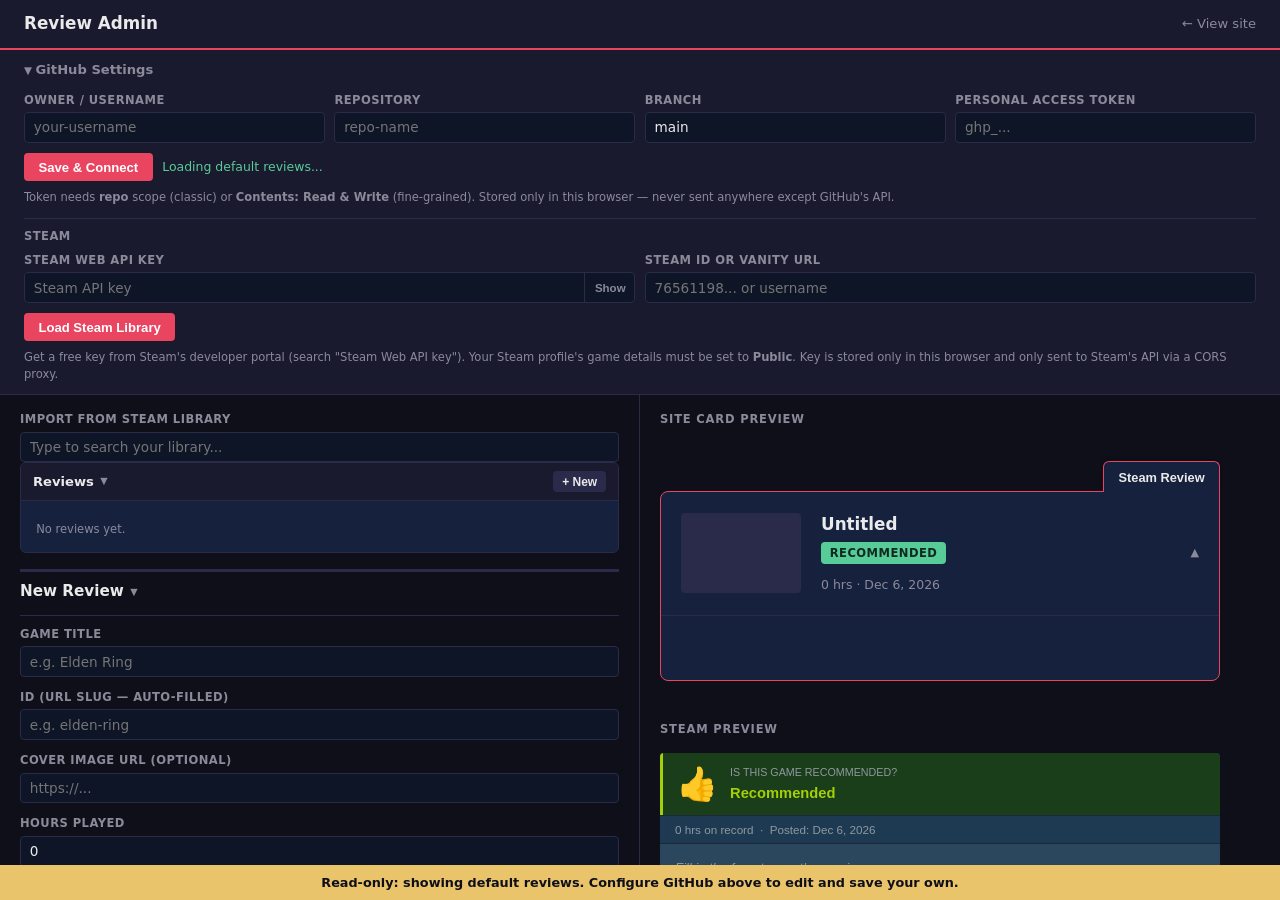
==== admin/index.html @ 98a54d17 "Add clean URLs: /admin/ and /review/<id> instead of .html and ?query admin.html moves to admin/index" ====
<!DOCTYPE html>
<html lang="en">
<head>
  <meta charset="UTF-8">
  <meta name="viewport" content="width=device-width, initial-scale=1.0">
  <title>Review Admin</title>
  <link rel="stylesheet" href="../style.css">
  <script src="../shared.js"></script>
  <style>
    *, *::before, *::after { box-sizing: border-box; margin: 0; padding: 0; }

    :root {
      --bg: #0f0f1a;
      --surface: #1a1a2e;
      --panel: #16213e;
      --border: #2a2a4a;
      --accent: #e94560;
      --text: #eaeaea;
      --muted: #8a8a9a;
      --green: #57cc99;
      --red: #e63946;
      --amber: #e9c46a;
      --input-bg: #0d1526;
    }

    body {
      background: var(--bg);
      color: var(--text);
      font-family: 'Segoe UI', system-ui, sans-serif;
      font-size: 14px;
      line-height: 1.5;
      height: 100vh;
      display: flex;
      flex-direction: column;
      overflow: hidden;
    }

    /* ── Header ── */
    header {
      display: flex;
      justify-content: space-between;
      align-items: center;
      background: var(--surface);
      padding: 0.7rem 1.5rem;
      border-bottom: 2px solid var(--accent);
      flex-shrink: 0;
    }
    header span { font-weight: 700; font-size: 1.05rem; }
    header a { color: var(--muted); text-decoration: none; font-size: 0.82rem; }
    header a:hover { color: var(--text); }

    /* ── Settings panel ── */
    #settings {
      background: var(--surface);
      border-bottom: 1px solid var(--border);
      padding: 0.65rem 1.5rem;
      flex-shrink: 0;
    }
    #settings summary {
      cursor: pointer;
      font-size: 0.82rem;
      font-weight: 600;
      color: var(--muted);
      user-select: none;
      list-style: none;
    }
    #settings summary::before { content: '▶ '; font-size: 0.65rem; }
    #settings[open] summary::before { content: '▼ '; }
    #settings summary:hover { color: var(--text); }
    #settings[open] summary { margin-bottom: 0.75rem; }

    .settings-grid {
      display: grid;
      grid-template-columns: repeat(auto-fit, minmax(170px, 1fr));
      gap: 0.6rem;
      margin-bottom: 0.65rem;
    }
    .settings-actions { display: flex; align-items: center; gap: 0.6rem; }
    .hint { font-size: 0.72rem; color: var(--muted); margin-top: 0.4rem; }

    /* ── Workspace ── */
    #workspace {
      display: grid;
      grid-template-columns: 1fr 1fr;
      flex: 1;
      overflow: hidden;
    }

    #left-panel, #right-panel {
      overflow-y: auto;
      padding: 1rem 1.25rem;
    }
    #left-panel { border-right: 1px solid var(--border); }

    /* ── Inputs & labels ── */
    label {
      display: flex;
      flex-direction: column;
      gap: 0.2rem;
      font-size: 0.72rem;
      font-weight: 700;
      color: var(--muted);
      text-transform: uppercase;
      letter-spacing: 0.04em;
    }

    input[type="text"], input[type="url"], input[type="number"],
    input[type="date"], input[type="password"], textarea, select {
      background: var(--input-bg);
      border: 1px solid var(--border);
      border-radius: 4px;
      color: var(--text);
      padding: 0.4rem 0.55rem;
      font-size: 0.85rem;
      font-family: inherit;
      width: 100%;
    }
    input:focus, textarea:focus { outline: none; border-color: var(--accent); }
    textarea { resize: vertical; }

    .radio-row { display: flex; gap: 1.25rem; padding: 0.35rem 0; }
    .radio-row label {
      flex-direction: row; align-items: center; gap: 0.35rem;
      font-size: 0.85rem; color: var(--text); text-transform: none;
      letter-spacing: 0; font-weight: 400; cursor: pointer;
    }

    /* ── Buttons ── */
    button {
      background: var(--accent); color: #fff; border: none;
      border-radius: 4px; padding: 0.4rem 0.9rem;
      cursor: pointer; font-size: 0.82rem; font-weight: 600;
      transition: opacity 0.15s;
    }
    button:hover { opacity: 0.85; }
    button:disabled { opacity: 0.45; cursor: default; }
    /* site-preview buttons (card, review tabs) mirror style.css exactly and
       shouldn't inherit the admin UI's generic button hover/opacity styling */
    #site-preview button:hover { opacity: 1; }
    button.secondary { background: var(--border); color: var(--text); }
    button.danger { background: var(--red); }
    button.sm { padding: 0.2rem 0.55rem; font-size: 0.75rem; }

    /* ── Review list ── */
    #existing-reviews {
      background: var(--panel);
      border: 1px solid var(--border);
      border-radius: 6px;
      margin-bottom: 1rem;
      overflow: hidden;
    }
    .panel-hdr {
      display: flex; justify-content: space-between; align-items: center;
      padding: 0.5rem 0.75rem;
      background: var(--surface);
      border-bottom: 1px solid var(--border);
      cursor: pointer; user-select: none;
    }
    .panel-hdr strong { font-size: 0.82rem; }
    #review-list { padding: 0.35rem; }
    #review-list.collapsed { display: none; }
    .r-item button {
      background: none; color: var(--text); padding: 0.3rem 0.55rem;
      width: 100%; text-align: left; border-radius: 4px;
      font-size: 0.82rem; font-weight: 400;
    }
    .r-item button:hover { background: var(--border); opacity: 1; }
    .r-item.active button { background: var(--accent); color: #fff; }

    /* ── Form ── */
    #review-form { display: flex; flex-direction: column; gap: 0.75rem; margin-bottom: 2rem; }
    #form-heading { font-size: 0.95rem; font-weight: 700; margin-bottom: 0.1rem; }

    .section-toggle-row { display: flex; align-items: center; justify-content: space-between; cursor: pointer; user-select: none; margin: -0.5rem 0; padding: 0.5rem 0; }
    .review-section-body { display: flex; flex-direction: column; gap: 0.75rem; }
    .review-section-body.collapsed { display: none; }

    .dyn-section > label { margin-bottom: 0.25rem; }

    .form-tabs { display: flex; flex-wrap: wrap; gap: 0.25rem; align-items: center; }
    .form-tab {
      display: flex; align-items: center; gap: 0.3rem;
      background: var(--input-bg); color: var(--muted); border: 1px solid var(--border);
      border-bottom: none; border-radius: 4px 4px 0 0; padding: 0.35rem 0.55rem 0.35rem 0.75rem;
      font-size: 0.78rem; font-weight: 600; cursor: pointer; position: relative; top: 1px;
    }
    .form-tab.active { background: var(--panel); color: var(--text); border-color: var(--accent); }
    .form-tab[draggable="true"] { cursor: grab; }
    .form-tab.dragging { opacity: 0.4; }
    .form-tab.drag-over { border-color: var(--accent); box-shadow: inset 2px 0 0 var(--accent); }
    .form-tab-rename-input {
      background: transparent; border: none; border-bottom: 1px dashed var(--muted);
      color: inherit; font: inherit; padding: 0; width: 6.5rem;
    }
    .form-tab-rename-input:focus { outline: none; border-color: var(--accent); }
    .form-tab-close {
      background: none; color: var(--muted); padding: 0 0.15rem;
      font-size: 0.85rem; line-height: 1; border-radius: 50%;
      cursor: pointer; /* override the draggable parent's cursor:grab it would otherwise inherit */
    }
    .form-tab-close:hover { color: var(--text); }
    .form-tab-add { padding: 0.35rem 0.65rem; font-weight: 700; }
    /* Applied alongside .form-tab/.form-subtab for their delete-confirm state
       (see renderReviewTabs/renderSubTabBar) — same pill shape, but the text
       itself isn't clickable, only the ✓/✗ buttons deleteConfirmRow renders. */
    .form-tab-confirm { cursor: default; white-space: nowrap; }

    .sub-tab-bar { display: flex; flex-wrap: wrap; gap: 0.35rem; align-items: center; padding: 0.5rem 0 0.4rem; }
    .form-subtab {
      display: flex; align-items: center; gap: 0.3rem;
      background: var(--input-bg); color: var(--muted); border: 1px solid var(--border);
      border-radius: 4px; padding: 0.25rem 0.6rem;
      font-size: 0.75rem; font-weight: 600; cursor: pointer;
    }
    .form-subtab:hover:not(.active) { color: var(--text); }
    .form-subtab.active { background: var(--accent); border-color: var(--accent); color: #fff; }
    .form-subtab.active .form-tab-close { color: rgba(255,255,255,0.85); }
    .form-subtab[draggable="true"] { cursor: grab; }
    .form-subtab.dragging { opacity: 0.4; }
    .form-subtab.drag-over { border-color: var(--accent); box-shadow: inset 2px 0 0 var(--accent); }
    .form-subtab-add { font-weight: 700; }

    #save-tab-editor { display: inline-flex; gap: 0.3rem; align-items: center; }
    #save-tab-editor button { padding: 0.25rem 0.5rem !important; min-width: auto !important; }

    .review-editor {
      background: var(--input-bg); border: 1px solid var(--border);
      border-radius: 4px; border-top-left-radius: 0; overflow: hidden;
    }
    .review-editor:focus-within { border-color: var(--accent); }

    .format-toolbar {
      display: flex; flex-wrap: wrap; gap: 0.3rem;
      padding: 0.4rem 0.5rem; border-bottom: 1px solid var(--border);
    }
    .format-toolbar button {
      background: var(--panel); color: var(--text); border: 1px solid var(--border);
      border-radius: 4px; padding: 0.25rem 0.6rem; font-size: 0.78rem; font-weight: 600;
      cursor: pointer; line-height: 1.3; min-width: 1.9rem;
    }
    .format-toolbar button:hover { border-color: var(--accent); }
    .format-toolbar-sep { width: 1px; align-self: stretch; background: var(--border); margin: 0 0.1rem; }

    #save-block-editor { display: inline-flex; gap: 0.3rem; align-items: center; }
    .save-block-input {
      background: var(--input-bg); color: var(--text); border: 1px solid var(--accent);
      border-radius: 4px; padding: 0.25rem 0.6rem; font-size: 0.78rem;
      width: 9rem;
    }
    .save-block-input:focus { outline: none; }
    #save-block-editor button { padding: 0.25rem 0.5rem !important; min-width: auto !important; }

    #link-editor { display: inline-flex; gap: 0.3rem; align-items: center; }
    #link-editor button { padding: 0.25rem 0.5rem !important; min-width: auto !important; }
    #link-url { width: 12rem; }

    .dropdown-wrap { position: relative; display: inline-flex; }
    .dropdown-menu {
      position: absolute;
      z-index: 20;
      top: 100%;
      left: 0;
      margin-top: 0.25rem;
      min-width: 180px;
      background: var(--surface);
      border: 1px solid var(--border);
      border-radius: 4px;
      max-height: 220px;
      overflow-y: auto;
      display: none;
    }
    .dropdown-menu.open { display: block; }
    .dropdown-item {
      display: flex; align-items: center; justify-content: space-between; gap: 0.5rem;
      padding: 0.35rem 0.4rem 0.35rem 0.6rem;
      font-size: 0.8rem; font-weight: 400;
      cursor: pointer;
    }
    .dropdown-item:hover { background: var(--border); }
    .dropdown-item-confirm { cursor: default; }
    .dropdown-item-confirm:hover { background: none; }
    .dropdown-remove {
      background: none !important; color: var(--muted); padding: 0 0.3rem !important;
      font-size: 0.85rem; line-height: 1; border: none !important; min-width: auto !important;
      border-radius: 50% !important;
    }
    .dropdown-remove:hover { color: var(--text); }
    .dropdown-empty { padding: 0.5rem 0.6rem; font-size: 0.78rem; color: var(--muted); }
    .dropdown-search {
      position: sticky; top: 0;
      background: var(--surface);
      padding: 0.3rem; border-bottom: 1px solid var(--border);
    }
    .dropdown-search input { width: 100%; box-sizing: border-box; }

    .review-editor textarea {
      border: none; border-radius: 0; background: transparent;
      display: block; width: 100%;
    }
    .review-editor textarea:focus { outline: none; }

    #save-row { display: flex; align-items: center; gap: 0.65rem; flex-wrap: wrap; padding-top: 0.25rem; }
    .status { font-size: 0.78rem; }
    .status.ok { color: var(--green); }
    .dirty-indicator-text { font-size: 0.78rem; font-weight: 600; color: var(--amber); }
    #local-draft-flag { font-size: 0.95rem; cursor: default; }
    .local-draft-warn { color: var(--amber); margin-left: 0.35rem; font-size: 0.8rem; }

    #bbcode-warnings { font-size: 0.78rem; color: var(--amber); min-height: 1.1em; margin-top: 0.3rem; }

    #local-draft-banner {
      display: flex; align-items: center; gap: 0.6rem; flex-wrap: wrap;
      background: rgba(233, 196, 106, 0.12); border: 1px solid var(--amber);
      border-radius: 6px; padding: 0.5rem 0.7rem; margin-bottom: 0.75rem;
      font-size: 0.82rem;
    }
    #local-draft-banner button { padding: 0.25rem 0.5rem !important; min-width: auto !important; }

    #import-panel { display: flex; flex-direction: column; gap: 0.5rem; margin-top: 0.5rem; }
    #import-panel textarea { min-height: 280px; font-size: 0.8rem; }
    .import-actions { display: flex; align-items: center; gap: 0.6rem; }

    /* ── Tag input ── */
    .tags-label-row { display: flex; justify-content: space-between; align-items: center; cursor: pointer; user-select: none; margin: -0.5rem 0 -0.25rem; padding: 1rem 0 1rem; }
    .tags-label-row label { margin: 0; }
    .section-toggle-label { display: inline-flex; align-items: center; gap: 0.4rem; }
    .chevron { font-size: 0.6rem; color: var(--muted); }
    .tag-chips.collapsed { display: none; }
    .tags-actions { display: inline-flex; align-items: center; gap: 0.4rem; }
    #tag-input-wrap { position: relative; display: inline-flex; align-items: center; gap: 0.3rem; }
    #tag-input-wrap button { padding: 0.25rem 0.5rem !important; min-width: auto !important; }
    .tag-chips {
      display: flex; flex-direction: column; align-items: stretch; gap: 0.15rem;
      margin-bottom: 0.35rem;
    }
    .tag-chip-group {
      display: flex; flex-wrap: wrap; align-items: center; gap: 0.3rem;
      min-height: 1.7rem; padding: 0.15rem 0.3rem; border-radius: 4px;
      transition: background 0.12s;
    }
    .tag-chip-group.drag-over { background: var(--border); outline: 1px dashed var(--accent); }
    .tag-chip-group-core { border-top: 1px solid var(--border); border-bottom: 1px solid var(--border); padding-top: 0.4rem; padding-bottom: 0.4rem; margin-bottom: 0.15rem; }
    .tag-group-label-core { color: var(--accent); opacity: 1; }
    .tag-group-label {
      font-size: 0.62rem; font-weight: 700; text-transform: uppercase;
      letter-spacing: 0.04em; color: var(--muted); opacity: 0.8;
      min-width: 4.5rem;
    }
    .tag-group-label-editable { cursor: pointer; }
    .tag-group-label-editable:hover { color: var(--text); text-decoration: underline; }
    .tag-group-label-editable.dragging { opacity: 0.4; }
    .tag-group-rename-editor { display: inline-flex; align-items: center; gap: 0.3rem; }
    .tag-group-rename-editor input { width: 6rem; }
    .tag-group-rename-editor button { padding: 0.2rem 0.4rem !important; min-width: auto !important; }
    .tag-group-delete-btn {
      background: none; color: var(--muted); padding: 0 0.2rem;
      font-size: 0.7rem; line-height: 1; border-radius: 50%;
    }
    .tag-group-delete-btn:hover { color: var(--red); opacity: 1; }
    .tag-group-delete-confirm { display: inline-flex; align-items: center; gap: 0.3rem; font-size: 0.68rem; color: var(--muted); }
    .tag-chip {
      display: flex; align-items: center; gap: 0.3rem;
      background: var(--border); color: var(--text);
      border-radius: 999px; padding: 0.15rem 0.4rem 0.15rem 0.65rem;
      font-size: 0.78rem;
      cursor: grab;
    }
    .tag-chip:active { cursor: grabbing; }
    .tag-chip.drag-over-chip { outline: 2px solid var(--accent); outline-offset: 1px; }
    .tag-chip button {
      background: none; color: var(--muted); padding: 0 0.2rem;
      font-size: 0.85rem; line-height: 1; border-radius: 50%;
    }
    .tag-chip button:hover { color: var(--text); opacity: 1; }
    #tag-suggestions {
      position: absolute;
      top: 100%;
      right: 0;
      z-index: 20;
      min-width: 220px;
      background: var(--surface);
      border: 1px solid var(--border);
      border-top: none;
      border-radius: 0 0 4px 4px;
      max-height: 180px;
      overflow-y: auto;
      display: none;
    }
    #tag-suggestions.open { display: block; }
    .tag-suggestion {
      padding: 0.35rem 0.6rem;
      cursor: pointer;
      font-size: 0.82rem;
    }
    .tag-suggestion:hover, .tag-suggestion.hl { background: var(--border); }
    .tag-suggestion.create { color: var(--muted); font-style: italic; }
    .tag-suggestion-cat { color: var(--muted); font-size: 0.72rem; }
    #add-tagcat-editor { display: inline-flex; align-items: center; gap: 0.3rem; }
    #add-tagcat-editor button { padding: 0.25rem 0.5rem !important; min-width: auto !important; }

    /* ── Steam library search ── */
    #steam-search-wrap { position: relative; }
    #game-results {
      position: absolute;
      z-index: 20;
      width: 100%;
      background: var(--surface);
      border: 1px solid var(--border);
      border-top: none;
      border-radius: 0 0 4px 4px;
      max-height: 220px;
      overflow-y: auto;
      display: none;
    }
    #game-results.open { display: block; }
    .game-result {
      display: flex;
      align-items: center;
      gap: 0.55rem;
      padding: 0.35rem 0.6rem;
      cursor: pointer;
    }
    .game-result:hover { background: var(--border); }
    .game-result img { width: 46px; height: 22px; object-fit: cover; border-radius: 2px; flex-shrink: 0; }
    .g-name { flex: 1; font-size: 0.82rem; overflow: hidden; text-overflow: ellipsis; white-space: nowrap; }
    .g-hrs  { font-size: 0.72rem; color: var(--muted); flex-shrink: 0; }
    .g-msg  { padding: 0.4rem 0.6rem; font-size: 0.78rem; color: var(--muted); }
    .settings-sep { border: none; border-top: 1px solid var(--border); margin: 0.7rem 0 0.6rem; }
    .form-sep { border: none; border-top: 3px solid var(--border); margin: 0.5rem 0; }
    .settings-label { font-size: 0.72rem; font-weight: 700; color: var(--muted); text-transform: uppercase; letter-spacing: 0.04em; margin-bottom: 0.4rem; }

    /* ── Key visibility toggle ── */
    .key-wrap { position: relative; }
    .key-wrap input { padding-right: 3.5rem; }
    .key-toggle {
      position: absolute; right: 0; top: 0; height: 100%;
      background: none; color: var(--muted); padding: 0 0.6rem;
      font-size: 0.72rem; font-weight: 700;
      border-left: 1px solid var(--border); border-radius: 0 4px 4px 0;
    }
    .key-toggle:hover { color: var(--text); opacity: 1; }

    /* ── Preview panel ── */
    .panel-title {
      font-size: 0.72rem; text-transform: uppercase; letter-spacing: 0.07em;
      color: var(--muted); margin-bottom: 0.9rem;
    }

    /* ── Steam card ── */
    .steam-card {
      background: #2a475e;
      border-radius: 4px;
      overflow: hidden;
      color: #c6d4df;
      font-family: Arial, sans-serif;
      font-size: 13px;
      max-width: 560px;
    }
    .steam-cover { width: 100%; max-height: 200px; object-fit: cover; display: block; }
    .steam-rec {
      display: flex; align-items: center; gap: 12px;
      padding: 11px 15px;
    }
    .steam-rec.yes { background: #1a3d1a; border-left: 3px solid #a4d007; }
    .steam-rec.no  { background: #3d1a1a; border-left: 3px solid #c94848; }
    .steam-thumb { font-size: 2rem; line-height: 1; }
    .steam-rec-q { font-size: 0.67rem; color: #8f98a0; text-transform: uppercase; margin-bottom: 2px; }
    .steam-rec-v { font-size: 0.92rem; font-weight: 700; }
    .steam-rec.yes .steam-rec-v { color: #a4d007; }
    .steam-rec.no  .steam-rec-v { color: #c94848; }
    .steam-meta {
      background: #1e3a52;
      padding: 5px 15px;
      font-size: 0.73rem; color: #8f98a0;
      border-top: 1px solid #1b2838;
      border-bottom: 1px solid #1b2838;
    }
    .steam-body { padding: 13px 15px; line-height: 1.65; }
    .steam-copy-row {
      padding: 10px 15px;
      background: #1e3a52;
      border-top: 1px solid #1b2838;
      text-align: right;
    }
    .steam-copy-btn {
      background: #2a475e; color: #c6d4df;
      border: 1px solid #3d5068; border-radius: 3px;
      padding: 6px 14px;
      font-family: Arial, sans-serif; font-size: 0.78rem;
      cursor: pointer;
    }
    .steam-copy-btn:hover { background: #3d5068; }
    .steam-body p { margin-bottom: 0.55rem; }
    .steam-body ul, .steam-body ol { margin: 0 0 0.55rem 1.1rem; }
    .steam-body ul li, .steam-body ol li { margin-bottom: 0.15rem; }
    .steam-body .bb-h1 { display: block; font-size: 1.05rem; font-weight: 700; margin: 0.5rem 0 0.25rem; }
    .steam-body .bb-h2 { display: block; font-size: 0.95rem; font-weight: 700; margin: 0.5rem 0 0.2rem; }
    .steam-body .bb-h3 { display: block; font-size: 0.88rem; font-weight: 700; margin: 0.5rem 0 0.2rem; }
    .steam-body .bb-quote {
      border-left: 3px solid #3d5068; padding: 0.25rem 0 0.25rem 0.7rem;
      margin: 0.4rem 0; color: #8f98a0; font-style: italic;
    }
    .steam-body .bb-code {
      display: block; background: #1b2838; border: 1px solid #3d5068; border-radius: 3px;
      padding: 0.5rem 0.65rem; margin: 0.4rem 0; font-family: Consolas, 'Courier New', monospace;
      font-size: 0.8rem; overflow-x: auto;
    }
    .steam-body .bb-spoiler { background: #3d5068; color: #3d5068; border-radius: 3px; padding: 0 0.2rem; cursor: default; }
    .steam-body .bb-spoiler:hover { background: transparent; color: inherit; }
    .steam-body a { color: #66c0f4; text-decoration: underline; }
    .steam-body table.bb-table { border-collapse: collapse; width: 100%; margin: 0.4rem 0; font-size: 0.78rem; }
    .steam-body table.bb-table th, .steam-body table.bb-table td { border: 1px solid #3d5068; padding: 0.3rem 0.5rem; text-align: left; }
    .steam-body table.bb-table th { background: #1e3a52; }
    .steam-body .bb-hr { border: none; border-top: 1px solid #3d5068; margin: 0.6rem 0; }
    .steam-empty { color: #8f98a0; font-style: italic; }

    /* ── Site card preview: reuses style.css's real .card rules directly.
       Only the color variables are re-scoped here, since the admin UI's own
       --bg/--surface/etc (dark admin theme) differ from the live site's. ── */
    #site-preview {
      --bg:      #1a1a2e;
      --surface: #16213e;
      --border:  #2a2a4a;
      --accent:  #e94560;
      --green:   #57cc99;
      --red:     #e63946;
      --text:    #eaeaea;
      --muted:   #8a8a9a;
      max-width: 560px;
      padding-top: 3rem;
      margin-bottom: 2.5rem;
      font-family: 'Segoe UI', system-ui, sans-serif;
    }

    #error-banner {
      position: fixed;
      left: 0; right: 0; bottom: 0;
      display: flex;
      align-items: center;
      justify-content: center;
      gap: 0.75rem;
      background: var(--red);
      color: #fff;
      font-size: 0.8rem;
      font-weight: 600;
      padding: 0.5rem 1rem;
      z-index: 100;
      transform: translateY(100%);
      transition: transform 0.2s ease;
    }
    #error-banner.visible { transform: translateY(0); }
    #error-banner-close {
      background: none !important; color: #fff; padding: 0 0.25rem !important;
      font-size: 1rem; line-height: 1; min-width: auto !important; opacity: 0.85;
    }
    #error-banner-close:hover { opacity: 1; }

    #readonly-banner {
      position: fixed;
      left: 0; right: 0; bottom: 0;
      display: none;
      align-items: center;
      justify-content: center;
      gap: 0.75rem;
      background: var(--amber);
      color: var(--bg);
      font-size: 0.8rem;
      font-weight: 600;
      padding: 0.5rem 1rem;
      z-index: 99;
    }
    #readonly-banner.visible { display: flex; }

    @media (max-width: 840px) {
      body { overflow: auto; }
      #workspace { grid-template-columns: 1fr; height: auto; overflow: visible; }
      #left-panel, #right-panel { overflow-y: visible; }
      #left-panel { border-right: none; border-bottom: 1px solid var(--border); }
    }
  </style>
</head>
<body>

<header>
  <span>Review Admin</span>
  <a href="../">← View site</a>
</header>

<details id="settings">
  <summary>GitHub Settings</summary>
  <div class="settings-grid">
    <label>Owner / Username<input id="gh-owner" type="text" placeholder="your-username"></label>
    <label>Repository<input id="gh-repo" type="text" placeholder="repo-name"></label>
    <label>Branch<input id="gh-branch" type="text" placeholder="main"></label>
    <label>Personal Access Token<input id="gh-token" type="password" placeholder="ghp_..."></label>
  </div>
  <div class="settings-actions">
    <button onclick="saveSettings()">Save &amp; Connect</button>
    <span id="settings-status" class="status"></span>
  </div>
  <p class="hint" style="margin-top:0.5rem">
    Token needs <strong>repo</strong> scope (classic) or <strong>Contents: Read &amp; Write</strong> (fine-grained).
    Stored only in this browser — never sent anywhere except GitHub's API.
  </p>

  <hr class="settings-sep">
  <p class="settings-label">Steam</p>
  <div class="settings-grid">
    <label>Steam Web API Key
      <div class="key-wrap">
        <input id="steam-key" type="password" placeholder="Steam API key">
        <button type="button" class="key-toggle" id="key-toggle" onclick="toggleKeyVis()">Show</button>
      </div>
    </label>
    <label>Steam ID or Vanity URL<input id="steam-id" type="text" placeholder="76561198... or username"></label>
  </div>
  <div class="settings-actions">
    <button onclick="loadSteamLibrary()">Load Steam Library</button>
    <span id="steam-status" class="status"></span>
  </div>
  <p class="hint" style="margin-top:0.5rem">
    Get a free key from Steam's developer portal (search "Steam Web API key").
    Your Steam profile's game details must be set to <strong>Public</strong>.
    Key is stored only in this browser and only sent to Steam's API via a CORS proxy.
  </p>
</details>

<div id="workspace">

  <!-- ── Left: form ── -->
  <div id="left-panel">

    <div id="steam-search-wrap">
      <label>Import from Steam Library
        <input id="game-search" type="text" placeholder="Type to search your library..."
               oninput="filterGames()" onfocus="filterGames()" autocomplete="off">
      </label>
      <div id="game-results"></div>
    </div>

    <div id="existing-reviews">
      <div class="panel-hdr" onclick="toggleReviewListSection()" title="Show/hide review list">
        <span class="section-toggle-label">
          <strong>Reviews</strong>
          <span class="chevron" id="review-list-chevron">&#9660;</span>
        </span>
        <button class="sm secondary" onclick="event.stopPropagation(); newReview()">+ New</button>
      </div>
      <div id="review-list">
        <p class="hint" style="padding:0.5rem 0.6rem">Enter GitHub settings above to load existing reviews.</p>
      </div>
    </div>

    <hr class="form-sep">

    <div class="section-toggle-row" onclick="toggleReviewSection()" title="Show/hide review details">
      <span class="section-toggle-label">
        <div id="form-heading">New Review</div>
        <span class="chevron" id="review-section-chevron">&#9660;</span>
      </span>
    </div>

    <hr class="settings-sep">

    <form id="review-form" onsubmit="return false">

      <div id="local-draft-banner" style="display:none">
        <span id="local-draft-text"></span>
        <button type="button" class="secondary" onclick="discardLocalDraft()">Discard</button>
      </div>

      <label>Game Title
        <input id="f-title" type="text" placeholder="e.g. Elden Ring" spellcheck="true" oninput="syncId(); updatePreview()">
      </label>

      <div id="review-section-body" class="review-section-body">

      <label>ID (URL slug — auto-filled)
        <input id="f-id" type="text" placeholder="e.g. elden-ring" readonly>
      </label>

      <label>Cover Image URL (optional)
        <input id="f-cover" type="url" placeholder="https://..." oninput="updatePreview()">
      </label>

      <label>Hours Played
        <input id="f-hours" type="number" min="0" value="0" oninput="updatePreview()">
      </label>

      <label>Date Posted
        <input id="f-date" type="date" oninput="updatePreview()">
      </label>

      <label>Recommendation
        <div class="radio-row">
          <label><input type="radio" name="recommended" value="true" checked onchange="updatePreview()"> Recommended</label>
          <label><input type="radio" name="recommended" value="false" onchange="updatePreview()"> Not Recommended</label>
        </div>
      </label>

      </div>

      <hr class="form-sep">

      <div class="dyn-section">
        <div class="tags-label-row" onclick="toggleTagsSection()" title="Show/hide tags">
          <span class="section-toggle-label">
            <label>Tags</label>
            <span class="chevron" id="tags-collapse-chevron">&#9660;</span>
          </span>
          <span class="tags-actions" onclick="event.stopPropagation()">
            <div class="dropdown-wrap manage-tags-wrap">
              <button type="button" class="sm secondary" onclick="toggleManageTagsDropdown(event)" title="Delete tags from the global registry">Manage Tags &#9662;</button>
              <div id="manage-tags-dropdown" class="dropdown-menu">
                <div class="dropdown-search">
                  <input type="text" id="manage-tags-search" class="save-block-input" placeholder="Search tags..." oninput="renderManageTagsDropdown()">
                </div>
                <div id="manage-tags-list"></div>
              </div>
            </div>
            <button type="button" class="sm secondary" id="add-tag-btn" onclick="startAddTag(event)" title="Add a tag to this review">+ Add Tag</button>
            <span id="tag-input-wrap" style="display:none">
              <input id="tag-input" type="text" class="save-block-input" placeholder="Type to add or create a tag..."
                     oninput="filterTagSuggestions()" onfocus="filterTagSuggestions()"
                     onkeydown="onTagKeydown(event)" autocomplete="off">
              <div id="tag-suggestions"></div>
              <button type="button" onmousedown="event.preventDefault()" onclick="confirmAddTagFromInput()" title="Add tag">&check;</button>
              <button type="button" onmousedown="event.preventDefault()" onclick="cancelAddTag()" title="Cancel">&times;</button>
            </span>
            <button type="button" class="sm secondary" id="add-tagcat-btn" onclick="startAddTagCategory()" title="Add a new tag category">+ Add Category</button>
            <span id="add-tagcat-editor" style="display:none">
              <input type="text" id="new-tagcat-name" class="save-block-input" placeholder="Category name..."
                     onkeydown="onInlineEditorKeydown(event, confirmAddTagCategory, cancelAddTagCategory)" onblur="cancelAddTagCategory()">
              <button type="button" onmousedown="event.preventDefault()" onclick="confirmAddTagCategory()" title="Save category">&check;</button>
              <button type="button" onmousedown="event.preventDefault()" onclick="cancelAddTagCategory()" title="Cancel">&times;</button>
            </span>
          </span>
        </div>
        <div id="tags-chips" class="tag-chips"></div>
      </div>

      <hr class="form-sep">

      <label>Summary (short tagline)
        <input id="f-summary" type="text" placeholder="One sentence hook" spellcheck="true" oninput="updatePreview()">
      </label>

      <div class="dyn-section">
        <div class="form-tabs" id="review-tabs"></div>
        <div class="review-editor review-tab-panel">
          <div class="format-toolbar">
            <button type="button" onclick="applyFormat('bold')" title="Bold"><b>B</b></button>
            <button type="button" onclick="applyFormat('italic')" title="Italic"><i>I</i></button>
            <button type="button" onclick="applyFormat('underline')" title="Underline"><u>U</u></button>
            <button type="button" onclick="applyFormat('strike')" title="Strikethrough"><s>S</s></button>
            <span class="format-toolbar-sep"></span>
            <button type="button" onclick="applyFormat('header1')" title="Header 1">H1</button>
            <button type="button" onclick="applyFormat('header2')" title="Header 2">H2</button>
            <button type="button" onclick="applyFormat('header3')" title="Header 3">H3</button>
            <span class="format-toolbar-sep"></span>
            <button type="button" onclick="applyFormat('list')" title="Bulleted list">&bull; List</button>
            <button type="button" onclick="applyFormat('olist')" title="Numbered list">1. List</button>
            <span class="format-toolbar-sep"></span>
            <button type="button" onclick="applyFormat('quote')" title="Quote">&ldquo;Quote&rdquo;</button>
            <button type="button" onclick="applyFormat('code')" title="Code block">&lt;/&gt;</button>
            <button type="button" onclick="applyFormat('spoiler')" title="Spoiler">Spoiler</button>
            <button type="button" id="link-btn" onclick="startInsertLink()" title="Insert link">Link</button>
            <span id="link-editor" style="display:none">
              <input type="text" id="link-url" class="save-block-input" placeholder="https://..."
                     onkeydown="onInlineEditorKeydown(event, confirmInsertLink, cancelInsertLink)" onblur="cancelInsertLink()">
              <button type="button" onmousedown="event.preventDefault()" onclick="confirmInsertLink()" title="Insert link">&check;</button>
              <button type="button" onmousedown="event.preventDefault()" onclick="cancelInsertLink()" title="Cancel">&times;</button>
            </span>
            <button type="button" onclick="applyFormat('table')" title="Insert table">Table</button>
            <button type="button" onclick="applyFormat('hr')" title="Horizontal rule">&mdash;</button>
            <button type="button" onclick="applyFormat('noparse')" title="Raw text (ignore formatting)">Raw</button>
            <span class="format-toolbar-sep"></span>
            <div class="dropdown-wrap blocks-dropdown-wrap">
              <button type="button" onclick="toggleBlocksDropdown(event)" title="Insert a saved block">Blocks &#9662;</button>
              <div id="blocks-dropdown" class="dropdown-menu"></div>
            </div>
            <button type="button" id="save-block-btn" onclick="startSaveCustomBlock()" title="Save the selected text as a reusable block">+ Save Block</button>
            <span id="save-block-editor" style="display:none">
              <input type="text" id="save-block-name" class="save-block-input" placeholder="Block name..."
                     onkeydown="onInlineEditorKeydown(event, confirmSaveCustomBlock, cancelSaveCustomBlock)" onblur="cancelSaveCustomBlock()">
              <button type="button" onmousedown="event.preventDefault()" onclick="confirmSaveCustomBlock()" title="Save block">&check;</button>
              <button type="button" onmousedown="event.preventDefault()" onclick="cancelSaveCustomBlock()" title="Cancel">&times;</button>
            </span>
            <span id="blocks-status" class="status"></span>
            <span class="format-toolbar-sep"></span>
            <button type="button" id="save-tab-btn" onclick="startSaveCustomTab()" title="Save the active tab as a reusable saved tab">+ Save Tab</button>
            <span id="save-tab-editor" style="display:none">
              <input type="text" id="save-tab-name" class="save-block-input" placeholder="Tab name..."
                     onkeydown="onInlineEditorKeydown(event, confirmSaveCustomTab, cancelSaveCustomTab)" onblur="cancelSaveCustomTab()">
              <button type="button" onmousedown="event.preventDefault()" onclick="confirmSaveCustomTab()" title="Save tab">&check;</button>
              <button type="button" onmousedown="event.preventDefault()" onclick="cancelSaveCustomTab()" title="Cancel">&times;</button>
            </span>
            <span id="tabs-status" class="status"></span>
          </div>
          <div class="sub-tab-bar" id="sub-tab-bar"></div>
          <textarea id="f-review-text" rows="5" placeholder="Main review text..." spellcheck="true" oninput="onReviewTextInput()"></textarea>
          <div id="bbcode-warnings"></div>
        </div>
      </div>

      <div id="save-row">
        <button type="button" id="save-btn" onclick="saveReview()">Save to GitHub</button>
        <button type="button" class="secondary" id="save-local-btn" onclick="saveLocalDraft()" title="Save this review to the browser only, without pushing to GitHub">Save Locally</button>
        <span id="local-draft-flag" class="local-draft-warn" style="display:none" title="This review has a local draft that hasn't been pushed to GitHub yet">&#9888;</span>
        <button type="button" id="delete-btn" class="danger" style="display:none" onclick="startDeleteReview()">Delete</button>
        <span id="delete-confirm" style="display:none">
          Delete this review?
          <button type="button" class="danger sm" onclick="confirmDeleteReview()">Yes, delete</button>
          <button type="button" class="secondary sm" onclick="cancelDeleteReview()">Cancel</button>
        </span>
        <button type="button" class="secondary" id="export-btn" onclick="exportReview()" title="Copy the whole review as plain text, e.g. to paste into a word processor for spelling/grammar checks">Export</button>
        <button type="button" class="secondary" id="import-btn" onclick="startImportReview()" title="Paste back an edited export to update this review">Import</button>
        <span id="save-status" class="status"></span>
        <span id="dirty-indicator" class="dirty-indicator-text" style="display:none"></span>
      </div>

      <div id="import-panel" style="display:none">
        <textarea id="import-text" rows="14" placeholder="Paste the exported review text here..." spellcheck="false"></textarea>
        <div class="import-actions">
          <button type="button" onclick="confirmImportReview()">Apply Import</button>
          <button type="button" class="secondary" onclick="cancelImportReview()">Cancel</button>
          <span id="import-status" class="status"></span>
        </div>
      </div>

    </form>
  </div>

  <!-- ── Right: preview ── -->
  <div id="right-panel">
    <h2 class="panel-title">Site Card Preview</h2>
    <div id="site-preview"></div>

    <h2 class="panel-title">Steam Preview</h2>
    <div id="steam-preview"></div>
  </div>

</div>

<div id="error-banner">
  <span id="error-banner-text"></span>
  <button type="button" id="error-banner-close" onclick="hideError()">&times;</button>
</div>

<div id="readonly-banner">
  <span>Read-only: showing default reviews. Configure GitHub above to edit and save your own.</span>
</div>

<script>
// ── State ────────────────────────────────────────────────────────────────────
let reviews          = [];
let fileSha          = null;
let editingId        = null;
let steamLibrary     = [];
let currentTags      = [];
let currentCoreTags  = []; // review-local subset of currentTags shown as badges on the card (renderCoreTags, shared.js) — NOT a global tag category, independent of tagCategories/tagRegistry; edited via the "Core Tags" drop line in renderTags() below
let tagHlIndex       = -1;
let savedFormState = null; // getForm() snapshot as of the last load/save — refreshFormSnapshot() sets it, getChangedFormFields() diffs the live form against it field by field
let pendingLocalDraft = null; // { id, savedAt, data } surfaced by checkLocalDraft() — set while the draft's Discard banner is showing (and its data already applied to the form), null otherwise
let steamBody        = '';
let extraTabs        = []; // [{ id, name, content }]
let activeReviewTab  = 'steam';
let draggedTabId     = null;
let confirmingReviewTabDeleteId = null; // review tab id currently showing its inline "delete?" confirmation
let activeSubTabs    = []; // [{ id, name, content }] — parsed from the active review tab's [tab=Name] blocks; empty means plain (unsplit) content
let activeSubTabId   = null; // id of the sub-tab currently shown in the editor, or null when activeSubTabs is empty
let draggedSubTabId  = null;
let confirmingSubTabDeleteId = null; // sub-tab id currently showing its inline "delete?" confirmation
let sitePreviewExpanded = true;
let sitePreviewBodyTab  = 'steam';
let sitePreviewSubTab   = 0;
let sitePreviewShowAllTags = false;
let customBlocks        = []; // [{ id, name, content }] — reusable saved snippets, shared across all reviews
let blocksSha           = null;
let pendingBlockContent = null; // selected text staged while naming a new block
let confirmingBlockDeleteId = null; // saved-block id currently showing its inline "delete?" confirmation
let pendingLinkSelection = null; // { start, end, text } captured when the Link button was clicked
let errorBannerTimer    = null;
let customTabs          = []; // [{ id, name, content }] — saved tab templates, offered from the "+" tab dropdown
let tabsSha             = null;
let pendingTabContent   = null; // content of the active tab staged while naming a new saved tab
let confirmingTabDeleteId = null; // saved-tab id currently showing its inline "delete?" confirmation
let tagCategories        = []; // [{ id, name }] — saved tag categories, stored in data/tag-categories.json
let tagRegistry          = []; // [{ id, name, category }] — global tag name → category registry, stored in data/tags.json (category is a tagCategories name, or '' for uncategorized)
let savedTagCategories        = []; // last GitHub-synced snapshot of tagCategories — discardTagChanges() reverts to this
let savedTagRegistry          = []; // last GitHub-synced snapshot of tagRegistry — discardTagChanges() reverts to this
let draggedTagIndex          = null; // index into currentTags of the chip currently being dragged between category lines
let draggedTagCategoryId     = null; // tagCategories id of the category *line* being dragged to reorder it (see reorderTagCategories) — distinct from draggedTagIndex above (a chip drag), only one is ever non-null at a time
let renamingTagCategoryId    = null; // category id currently showing its inline rename editor (input + confirm/cancel) in the tag chip editor
let confirmingTagCatDeleteId = null; // category id currently showing its inline "delete?" confirmation in the tag chip editor
let confirmingTagDeleteId    = null; // registry tag id currently showing its inline "delete?" confirmation in the Manage Tags dropdown
let renamingTagId            = null; // registry tag id currently showing its inline rename editor in the Manage Tags dropdown
let tagsDirty                = false; // true when tagRegistry/tagCategories have local edits not yet pushed to GitHub — committed together with the next review save (ghCommitFiles), not per-action

// ── Constants & helpers ────────────────────────────────────────────────────────
const FORMAT_TAGS = {
  bold:      ['[b]', '[/b]'],
  italic:    ['[i]', '[/i]'],
  underline: ['[u]', '[/u]'],
  strike:    ['[strike]', '[/strike]'],
  header1:   ['[h1]', '[/h1]'],
  header2:   ['[h2]', '[/h2]'],
  header3:   ['[h3]', '[/h3]'],
  quote:     ['[quote]', '[/quote]'],
  code:      ['[code]', '[/code]'],
  spoiler:   ['[spoiler]', '[/spoiler]'],
};

const PROXY = url => 'https://corsproxy.io/?' + encodeURIComponent(url);

// Identity used for automated data-saving commits (reviews/blocks/tabs/tag
// categories/tag registry) — deliberately not a verified email on any GitHub
// account, so these commits don't count toward the PAT owner's contribution
// graph the way commits authored as themselves would.
const DATA_COMMIT_IDENTITY = { name: 'Review Admin', email: 'review-admin@localhost' };

const v   = id => document.getElementById(id).value.trim();
const set = (id, val) => { document.getElementById(id).value = val; };
const today = () => new Date().toISOString().slice(0, 10);

// ── Inline editor helper ────────────────────────────────────────────────────
// The default pattern for a small "click to add/rename/insert something" UI
// in this admin tool: a fixed trigger element and a fixed editor element (an
// input plus ✓/✗ buttons) swap visibility. Use these three for any new one
// instead of hand-rolling the show/hide/focus/keydown wiring again — see the
// existing callers (startAddTagCategory, startInsertLink, startSaveCustomBlock,
// startSaveCustomTab, startAddTag, startDeleteReview) for the shape.
function startInlineEditor(triggerId, editorId, inputId, opts = {}) {
  document.getElementById(triggerId).style.display = 'none';
  document.getElementById(editorId).style.display = '';
  if (inputId) {
    const input = document.getElementById(inputId);
    input.value = opts.value ?? '';
    input.focus();
    if (opts.select) input.select();
  }
}

function cancelInlineEditor(triggerId, editorId) {
  document.getElementById(triggerId).style.display = '';
  document.getElementById(editorId).style.display = 'none';
}

// Enter confirms, Escape cancels — wire an editor input's onkeydown to this:
// onkeydown="onInlineEditorKeydown(event, confirmX, cancelX)". Callers that
// need extra key handling beyond confirm/cancel (e.g. the tag input's arrow
// keys and suggestion picking) keep their own keydown handler instead.
function onInlineEditorKeydown(e, onConfirm, onCancel) {
  if (e.key === 'Enter') { e.preventDefault(); onConfirm(); }
  if (e.key === 'Escape') { e.preventDefault(); onCancel(); }
}

// Shared "Delete X?" ✓/✗ confirmation content for list rows (custom blocks,
// saved tabs, tag categories) — callers wrap this in whatever container
// fits their context (a dropdown row vs. an inline tag-chip line).
function deleteConfirmRow(label, onConfirmCall, onCancelCall) {
  return `
    <span>Delete "${escHtml(label)}"?</span>
    <span>
      <button type="button" class="dropdown-remove" onclick="event.stopPropagation(); ${onConfirmCall}" title="Confirm delete">&check;</button>
      <button type="button" class="dropdown-remove" onclick="event.stopPropagation(); ${onCancelCall}" title="Cancel">&times;</button>
    </span>
  `;
}

// ── Config ───────────────────────────────────────────────────────────────────
function getCfg() {
  return {
    owner:  localStorage.getItem('gh_owner')  || '',
    repo:   localStorage.getItem('gh_repo')   || '',
    branch: localStorage.getItem('gh_branch') || 'main',
    token:  localStorage.getItem('gh_token')  || '',
  };
}

function saveSettings() {
  localStorage.setItem('gh_owner',   v('gh-owner'));
  localStorage.setItem('gh_repo',    v('gh-repo'));
  localStorage.setItem('gh_branch',  v('gh-branch') || 'main');
  localStorage.setItem('gh_token',   v('gh-token'));
  loadReviewList();
}

// ── GitHub API ────────────────────────────────────────────────────────────────
async function ghReq(url, opts = {}) {
  const { token } = getCfg();
  const headers = {
    Authorization: `token ${token}`,
    Accept: 'application/vnd.github.v3+json',
  };
  if (opts.body) headers['Content-Type'] = 'application/json';
  const res = await fetch(url, {
    ...opts,
    headers,
    cache: 'no-store', // GitHub's Contents API GETs are cacheable (Cache-Control: private, max-age=60);
                        // without this, a GET soon after a PUT can return the pre-PUT sha from the
                        // browser's HTTP cache, and the next PUT gets rejected as a conflict.
    body: opts.body ? JSON.stringify(opts.body) : undefined,
  });
  return res;
}

async function ghCheckRepo() {
  const { owner, repo } = getCfg();
  const res = await ghReq(`https://api.github.com/repos/${owner}/${repo}`);
  if (res.status === 404) throw new Error(`Repo "${owner}/${repo}" not found — check the owner/repo name and that your token has access.`);
  if (!res.ok) { const e = await res.json(); throw new Error(e.message || `GitHub ${res.status}`); }
}

async function ghGetJson(path) {
  const { owner, repo, branch } = getCfg();
  const res = await ghReq(
    `https://api.github.com/repos/${owner}/${repo}/contents/${path}?ref=${branch}`
  );
  if (res.status === 404) return { data: null, sha: null };
  if (!res.ok) { const e = await res.json(); throw new Error(e.message || `GitHub ${res.status}`); }
  const result = await res.json();
  return { data: JSON.parse(b64decode(result.content)), sha: result.sha };
}

async function ghPutJson(path, data, sha, msg) {
  const { owner, repo, branch } = getCfg();
  const res = await ghReq(
    `https://api.github.com/repos/${owner}/${repo}/contents/${path}`,
    {
      method: 'PUT',
      body: {
        message: msg,
        content: b64encode(JSON.stringify(data, null, 2)),
        branch,
        author: DATA_COMMIT_IDENTITY,
        committer: DATA_COMMIT_IDENTITY,
        ...(sha ? { sha } : {}),
      },
    }
  );
  if (!res.ok) { const e = await res.json(); throw new Error(e.message || `GitHub ${res.status}`); }
  const result = await res.json();
  return result.content.sha;
}

// ── Git Data API (multi-file atomic commits) ────────────────────────────────
// The Contents API above (ghGetJson/ghPutJson) only ever touches one file per
// commit. Saving a review together with pending tag/category changes (see
// tagsDirty) needs one commit spanning three files, which means dropping down
// to git's actual object model: create a blob per file, a tree referencing
// them, a commit pointing at that tree, then move the branch ref to it.
async function ghGetRef(branch) {
  const { owner, repo } = getCfg();
  const res = await ghReq(`https://api.github.com/repos/${owner}/${repo}/git/refs/heads/${branch}`);
  if (!res.ok) { const e = await res.json(); throw new Error(e.message || `GitHub ${res.status}`); }
  const result = await res.json();
  return result.object.sha;
}

async function ghGetCommitTree(commitSha) {
  const { owner, repo } = getCfg();
  const res = await ghReq(`https://api.github.com/repos/${owner}/${repo}/git/commits/${commitSha}`);
  if (!res.ok) { const e = await res.json(); throw new Error(e.message || `GitHub ${res.status}`); }
  const result = await res.json();
  return result.tree.sha;
}

async function ghCreateBlob(content) {
  const { owner, repo } = getCfg();
  const res = await ghReq(`https://api.github.com/repos/${owner}/${repo}/git/blobs`, {
    method: 'POST',
    body: { content: b64encode(content), encoding: 'base64' },
  });
  if (!res.ok) { const e = await res.json(); throw new Error(e.message || `GitHub ${res.status}`); }
  const result = await res.json();
  return result.sha;
}

async function ghCreateTree(baseTreeSha, entries) {
  const { owner, repo } = getCfg();
  const res = await ghReq(`https://api.github.com/repos/${owner}/${repo}/git/trees`, {
    method: 'POST',
    body: { base_tree: baseTreeSha, tree: entries },
  });
  if (!res.ok) { const e = await res.json(); throw new Error(e.message || `GitHub ${res.status}`); }
  const result = await res.json();
  return result.sha;
}

async function ghCreateCommit(message, treeSha, parentSha) {
  const { owner, repo } = getCfg();
  const res = await ghReq(`https://api.github.com/repos/${owner}/${repo}/git/commits`, {
    method: 'POST',
    body: { message, tree: treeSha, parents: [parentSha], author: DATA_COMMIT_IDENTITY, committer: DATA_COMMIT_IDENTITY },
  });
  if (!res.ok) { const e = await res.json(); throw new Error(e.message || `GitHub ${res.status}`); }
  const result = await res.json();
  return result.sha;
}

async function ghUpdateRef(branch, commitSha) {
  const { owner, repo } = getCfg();
  const res = await ghReq(`https://api.github.com/repos/${owner}/${repo}/git/refs/heads/${branch}`, {
    method: 'PATCH',
    body: { sha: commitSha },
  });
  if (!res.ok) { const e = await res.json(); throw new Error(e.message || `GitHub ${res.status}`); }
}

// Commits multiple JSON files atomically in a single commit. `files` is
// [{ path, data }]; returns the new commit sha and each file's blob sha (which
// is the same value the Contents API reports as that file's "sha" at HEAD,
// since git blob shas are content-addressed — callers can assign it straight
// to their usual *Sha tracking var without a follow-up fetch).
async function ghCommitFiles(files, message) {
  const { branch } = getCfg();
  const headCommitSha = await ghGetRef(branch);
  const baseTreeSha = await ghGetCommitTree(headCommitSha);

  const blobShas = [];
  for (const f of files) {
    blobShas.push(await ghCreateBlob(JSON.stringify(f.data, null, 2)));
  }
  const entries = files.map((f, i) => ({ path: f.path, mode: '100644', type: 'blob', sha: blobShas[i] }));

  const treeSha = await ghCreateTree(baseTreeSha, entries);
  const commitSha = await ghCreateCommit(message, treeSha, headCommitSha);
  await ghUpdateRef(branch, commitSha);
  return { commitSha, blobShas };
}

async function fetchFile() {
  const { data, sha } = await ghGetJson('data/reviews.json');
  return { reviews: data || [], sha };
}

async function pushFile(list, msg) {
  fileSha = await ghPutJson('data/reviews.json', list, fileSha, msg || 'Update reviews.json');
}

async function fetchBlocksFile() {
  const { data, sha } = await ghGetJson('data/custom-blocks.json');
  return { blocks: data || [], sha };
}

async function pushBlocksFile(list, msg) {
  blocksSha = await ghPutJson('data/custom-blocks.json', list, blocksSha, msg || 'Update custom-blocks.json');
}

async function fetchTabsFile() {
  const { data, sha } = await ghGetJson('data/custom-tabs.json');
  return { tabs: data || [], sha };
}

async function pushTabsFile(list, msg) {
  tabsSha = await ghPutJson('data/custom-tabs.json', list, tabsSha, msg || 'Update custom-tabs.json');
}

// Tag categories/registry have no standalone push wrapper — they're only ever
// written bundled with a review save, via ghCommitFiles in saveReview() (see
// tagsDirty), never pushed on their own.
async function fetchTagCategoriesFile() {
  const { data } = await ghGetJson('data/tag-categories.json');
  return { categories: data || [] };
}

async function fetchTagsRegistryFile() {
  const { data } = await ghGetJson('data/tags.json');
  return { tags: data || [] };
}

// ── Review list ───────────────────────────────────────────────────────────────
function cacheReviews(list) {
  localStorage.setItem('gh_reviews_cache', JSON.stringify(list));
}

function cacheTagCategories(list) {
  localStorage.setItem('gh_tagcats_cache', JSON.stringify(list));
}

function cacheTagRegistry(list) {
  localStorage.setItem('gh_tags_cache', JSON.stringify(list));
}

async function loadReviewList() {
  setSt('settings-status', 'Connecting...', false);
  try {
    await ghCheckRepo();
    const { reviews: loaded, sha } = await fetchFile();
    reviews = loaded;
    fileSha = sha;
    cacheReviews(reviews);
    renderList();
    hideReadonlyBanner();
    setSt('settings-status', `Connected — ${reviews.length} review(s).`, false);
    loadCustomBlocksList();
    loadCustomTabsList();
    loadTagCategoriesList();
    loadTagRegistryList();
  } catch (e) {
    setSt('settings-status', e.message, true);
  }
}

// Read-only fallback for when Settings isn't configured yet — populates the
// review list/editor/tag chips from the public DEFAULT_DATA_REPO
// (shared.js), same data app.js falls back to, so there's something to
// browse and experiment with in the form immediately rather than a blank
// editor. Deliberately doesn't touch Settings/getCfg() at all: Save/Delete
// already refuse to run without a configured owner/repo/token
// (saveReview/startDeleteReview), and leaving those empty is what keeps
// that guard firing correctly against this fallback data.
async function loadDefaultReviewList() {
  setSt('settings-status', 'Loading default reviews...', false);
  const [defaultReviews, defaultTagCategories, defaultTags] = await Promise.all([
    fetchDefaultRepoJson('data/reviews.json'),
    fetchDefaultRepoJson('data/tag-categories.json'),
    fetchDefaultRepoJson('data/tags.json'),
  ]);
  // If Settings got configured (and loadReviewList() ran) while this fetch
  // was in flight, don't clobber real data with the read-only fallback.
  const cfg = getCfg();
  if (cfg.owner && cfg.repo && cfg.token) return;
  reviews = defaultReviews || [];
  tagCategories = defaultTagCategories || [];
  tagRegistry = defaultTags || [];
  savedTagCategories = tagCategories.map(c => ({ ...c }));
  savedTagRegistry = tagRegistry.map(t => ({ ...t }));
  showReadonlyBanner();
  renderList();
  renderTags();
  renderManageTagsDropdown();
  updatePreview();
}

function renderList() {
  const el = document.getElementById('review-list');

  if (!reviews.length) {
    el.innerHTML = '<p class="hint" style="padding:0.5rem 0.6rem">No reviews yet.</p>';
    return;
  }

  el.innerHTML = reviews.map(r => `
    <div class="r-item ${editingId === r.id ? 'active' : ''}">
      <button onclick="loadReview('${r.id}')">${escHtml(r.title)}${hasLocalDraft(r.id) ? ' <span class="local-draft-warn" title="This review has a local draft that hasn\'t been pushed to GitHub yet">&#9888;</span>' : ''}</button>
    </div>`).join('');
}

// ── Form actions ──────────────────────────────────────────────────────────────
function loadReview(id) {
  const r = reviews.find(r => r.id === id);
  if (!r) return;
  autoSaveLocalDraftIfDirty();
  discardTagChanges();
  editingId = id;
  setForm(r);
  refreshFormSnapshot();
  document.getElementById('form-heading').textContent = 'Edit Review';
  document.getElementById('delete-btn').style.display = 'inline-block';
  document.getElementById('delete-confirm').style.display = 'none';
  renderList();
  updatePreview();
  checkLocalDraft(id);
}

function newReview() {
  autoSaveLocalDraftIfDirty();
  discardTagChanges();
  editingId = null;
  clearForm();
  refreshFormSnapshot();
  document.getElementById('form-heading').textContent = 'New Review';
  document.getElementById('delete-btn').style.display = 'none';
  document.getElementById('delete-confirm').style.display = 'none';
  setSt('save-status', '', false);
  renderList();
  updatePreview();
  hideLocalDraftBanner();
}

async function saveReview() {
  const data = getForm();
  if (!data.title || !data.id) { setSt('save-status', 'Title and ID are required.', true); return; }
  if (editingId === data.id && !tagsDirty && !isFormDirty(data)) { setSt('save-status', 'No changes to save.', false); return; }
  const { owner, repo, token } = getCfg();
  if (!owner || !repo || !token) { setSt('save-status', 'Configure GitHub settings first.', true); return; }

  const btn = document.getElementById('save-btn');
  btn.disabled = true;
  setSt('save-status', 'Saving...', false);
  try {
    const { reviews: latest, sha } = await fetchFile();
    const idx = latest.findIndex(r => r.id === data.id);
    if (idx >= 0) latest[idx] = data; else latest.push(data);

    if (tagsDirty) {
      // Bundle the review with the pending tag/category edits into one atomic
      // commit via the Git Data API, instead of separate Contents-API pushes.
      const { blobShas } = await ghCommitFiles(
        [
          { path: 'data/reviews.json', data: latest },
          { path: 'data/tag-categories.json', data: tagCategories },
          { path: 'data/tags.json', data: tagRegistry },
        ],
        `${idx >= 0 ? 'Update' : 'Add'} review: ${data.id} (+ tag changes)`
      );
      fileSha = blobShas[0];
      savedTagCategories = tagCategories.map(c => ({ ...c }));
      savedTagRegistry = tagRegistry.map(t => ({ ...t }));
      cacheTagCategories(tagCategories);
      cacheTagRegistry(tagRegistry);
      clearTagsDirty();
    } else {
      fileSha = sha;
      await pushFile(latest, `${idx >= 0 ? 'Update' : 'Add'} review: ${data.id}`);
    }

    reviews = latest;
    cacheReviews(reviews);
    editingId = data.id;
    refreshFormSnapshot();
    updateDirtyIndicator();
    document.getElementById('form-heading').textContent = 'Edit Review';
    document.getElementById('delete-btn').style.display = 'inline-block';
    renderList();
    removeLocalDraft(data.id);
    hideLocalDraftBanner();
    setSt('save-status', 'Saved!', false);
  } catch (e) {
    setSt('save-status', e.message, true);
  } finally {
    btn.disabled = false;
  }
}

// ── Local drafts (browser-only save, no GitHub push) ───────────────────────────
// Deliberately simple: a draft is keyed by review id and, whenever one exists
// for the review being loaded, wins by default — the form (and every preview
// built from it) shows the draft's content immediately, no merging with
// whatever's actually on GitHub. The banner stays up the whole time a draft is
// showing; its only action is Discard, which drops the draft and reverts the
// form to the real GitHub version (or blank, for a draft of a review that was
// never pushed at all).
function hasLocalDraft(id) {
  return !!id && !!localStorage.getItem(`${LOCAL_DRAFT_PREFIX}${id}`);
}

// Persistent "this review has a local draft" symbol next to the save buttons —
// redundant with the banner while a draft is showing, but also covers drafts
// for OTHER reviews (surfaced via renderList()'s per-row warning instead).
// Reflects whatever id is in the form right now, so it stays in sync across
// discard/save.
function updateLocalDraftFlag() {
  document.getElementById('local-draft-flag').style.display = hasLocalDraft(v('f-id')) ? '' : 'none';
}

// Bundles the pending tagCategories/tagRegistry edit (if any) in with the
// review's own fields — same "tied to whichever review is on screen" idea
// tagsDirty already uses (see discardTagChanges) — so a draft round-trips a
// category rename/recategorize the same way an actual GitHub save would via
// ghCommitFiles, instead of silently dropping it back to Uncategorized.
function writeLocalDraft(data) {
  const payload = { savedAt: Date.now(), data };
  if (tagsDirty) {
    payload.tagCategories = tagCategories.map(c => ({ ...c }));
    payload.tagRegistry = tagRegistry.map(t => ({ ...t }));
  }
  localStorage.setItem(`${LOCAL_DRAFT_PREFIX}${data.id}`, JSON.stringify(payload));
  renderList();
  updateLocalDraftFlag();
}

function removeLocalDraft(id) {
  localStorage.removeItem(`${LOCAL_DRAFT_PREFIX}${id}`);
  renderList();
  updateLocalDraftFlag();
}

function saveLocalDraft() {
  const data = getForm();
  if (!data.title || !data.id) { setSt('save-status', 'Title and ID are required.', true); return; }
  writeLocalDraft(data);
  hideLocalDraftBanner();
  setSt('save-status', 'Saved locally.', false);
}

// Silent counterpart to saveLocalDraft(), called whenever the review being
// edited is about to go away on its own (switching reviews, "+ New", closing
// the tab) rather than from an explicit click — no status text, and it no-ops
// instead of erroring when there's no id yet or nothing has actually changed.
function autoSaveLocalDraftIfDirty() {
  const data = getForm();
  if (!data.title || !data.id) return;
  if (!isFormDirty(data) && !tagsDirty) return;
  writeLocalDraft(data);
}

// Finding a draft here means it wins by default — the form (and every preview
// that reads from it) shows the draft's content immediately, no extra click
// needed. The banner's only job from here is offering a way back to whatever
// was actually pulled from GitHub (or a blank form, for a draft of a review
// that was never saved to GitHub at all).
function checkLocalDraft(id) {
  if (!id) { hideLocalDraftBanner(); return; }
  const raw = localStorage.getItem(`${LOCAL_DRAFT_PREFIX}${id}`);
  if (!raw) { hideLocalDraftBanner(); return; }
  let draft;
  try { draft = JSON.parse(raw); } catch { removeLocalDraft(id); hideLocalDraftBanner(); return; }
  pendingLocalDraft = { id, ...draft };
  setForm(draft.data);
  if (draft.tagCategories && draft.tagRegistry) {
    tagCategories = draft.tagCategories.map(c => ({ ...c }));
    tagRegistry = draft.tagRegistry.map(t => ({ ...t }));
    markTagsDirty();
    renderTags();
    renderManageTagsDropdown();
  }
  updatePreview();
  const mins = Math.max(1, Math.round((Date.now() - draft.savedAt) / 60000));
  const when = mins < 60 ? `${mins}m ago` : mins < 1440 ? `${Math.round(mins / 60)}h ago` : `${Math.round(mins / 1440)}d ago`;
  document.getElementById('local-draft-text').textContent = `Showing local draft saved ${when} — not yet pushed to GitHub.`;
  document.getElementById('local-draft-banner').style.display = '';
  updateLocalDraftFlag();
}

function hideLocalDraftBanner() {
  pendingLocalDraft = null;
  document.getElementById('local-draft-banner').style.display = 'none';
  updateLocalDraftFlag();
}

function discardLocalDraft() {
  if (!pendingLocalDraft) return;
  const id = pendingLocalDraft.id;
  removeLocalDraft(id);
  const original = reviews.find(r => r.id === id);
  if (original) setForm(original); else clearForm();
  discardTagChanges(); // no-op unless the draft carried a pending category edit (see writeLocalDraft)
  updatePreview();
  hideLocalDraftBanner();
}

function startDeleteReview() {
  if (!editingId) return;
  // Same guard saveReview() uses — without it, a review loaded from the
  // read-only default-repo fallback (see loadDefaultReviewList) could open
  // the delete confirmation and then fail with a raw GitHub error instead
  // of a clear one, since fetchFile()/pushFile() would run against an
  // unconfigured owner/repo/token.
  const { owner, repo, token } = getCfg();
  if (!owner || !repo || !token) { setSt('save-status', 'Configure GitHub settings first.', true); return; }
  startInlineEditor('delete-btn', 'delete-confirm', null);
}

function cancelDeleteReview() {
  cancelInlineEditor('delete-btn', 'delete-confirm');
}

async function confirmDeleteReview() {
  if (!editingId) return;
  document.getElementById('delete-confirm').style.display = 'none';

  setSt('save-status', 'Deleting...', false);
  try {
    const { reviews: latest, sha } = await fetchFile();
    fileSha = sha;
    await pushFile(latest.filter(r => r.id !== editingId), `Delete review: ${editingId}`);
    reviews = latest.filter(r => r.id !== editingId);
    cacheReviews(reviews);
    removeLocalDraft(editingId);
    newReview();
    setSt('save-status', 'Deleted.', false);
  } catch (e) {
    setSt('save-status', e.message, true);
    document.getElementById('delete-btn').style.display = 'inline-block';
  }
}

// ── Form helpers ──────────────────────────────────────────────────────────────
function getForm() {
  return {
    id:          v('f-id'),
    title:       v('f-title'),
    recommended: document.querySelector('input[name="recommended"]:checked')?.value === 'true',
    summary:     v('f-summary'),
    coverImage:  v('f-cover'),
    hoursPlayed: Number(v('f-hours')) || 0,
    datePosted:  v('f-date'),
    body:        syncActiveTabContent().steamBody,
    tabs:        extraTabs.map(({ id, name, content }) => ({ id, name, content })),
    tags:        [...currentTags],
    coreTags:    [...currentCoreTags],
  };
}

function setForm(r) {
  set('f-title',   r.title       || '');
  set('f-id',      r.id          || '');
  set('f-summary', r.summary     || '');
  set('f-cover',   r.coverImage  || '');
  set('f-hours',   r.hoursPlayed ?? 0);
  set('f-date',    r.datePosted  || '');
  steamBody = r.body || '';
  extraTabs = (r.tabs || []).map(t => ({ ...t }));
  const radio = document.querySelector(`input[name="recommended"][value="${r.recommended}"]`);
  if (radio) radio.checked = true;
  currentTags = [...(r.tags || [])];
  currentCoreTags = [...(r.coreTags || [])];
  renderTags();
  activeReviewTab = 'steam';
  activeSubTabs = parseSubTabsForEditing(steamBody);
  activeSubTabId = activeSubTabs[0]?.id || null;
  set('f-review-text', activeSubTabId ? activeSubTabs[0].content : steamBody);
  renderReviewTabs();
  renderSubTabBar();
}

function clearForm() {
  ['f-title','f-id','f-summary','f-cover'].forEach(id => set(id, ''));
  set('f-hours', '0');
  set('f-date', today());
  document.querySelector('input[name="recommended"][value="true"]').checked = true;
  steamBody = '';
  extraTabs = [];
  currentTags = [];
  currentCoreTags = [];
  renderTags();
  activeReviewTab = 'steam';
  activeSubTabs = [];
  activeSubTabId = null;
  set('f-review-text', '');
  renderReviewTabs();
  renderSubTabBar();
}

// ── Review tabs ───────────────────────────────────────────────────────────────
function onReviewTextInput() {
  syncActiveTabContent();
  updatePreview();
}

// ── Formatting toolbar (Steam BBCode) ───────────────────────────────────────────
function applyFormat(type) {
  const textarea = document.getElementById('f-review-text');
  const start = textarea.selectionStart;
  const end = textarea.selectionEnd;
  const value = textarea.value;
  const selected = value.slice(start, end);

  let insertText, selectFrom, selectTo;

  if (type === 'list' || type === 'olist') {
    const items = (selected || 'List item').split('\n').map(s => s.trim()).filter(Boolean);
    insertText = `[${type}]\n${items.map(i => `[*] ${i}`).join('\n')}\n[/${type}]`;
    selectFrom = start;
    selectTo = start + insertText.length;
  } else if (type === 'table') {
    insertText = '[table]\n[tr]\n[th]Header 1[/th]\n[th]Header 2[/th]\n[/tr]\n[tr]\n[td]Cell 1[/td]\n[td]Cell 2[/td]\n[/tr]\n[/table]';
    selectFrom = start;
    selectTo = start + insertText.length;
  } else if (type === 'hr') {
    insertText = '\n[hr][/hr]\n';
    selectFrom = selectTo = start + insertText.length;
  } else if (type === 'noparse') {
    const inner = selected || 'text';
    insertText = `[noparse]${inner}[/noparse]`;
    selectFrom = start + '[noparse]'.length;
    selectTo = selectFrom + inner.length;
  } else {
    const [open, close] = FORMAT_TAGS[type];
    const inner = selected || 'text';
    insertText = `${open}${inner}${close}`;
    selectFrom = start + open.length;
    selectTo = selectFrom + inner.length;
  }

  textarea.value = value.slice(0, start) + insertText + value.slice(end);
  textarea.focus();
  textarea.setSelectionRange(selectFrom, selectTo);
  onReviewTextInput();
}

function startInsertLink() {
  const textarea = document.getElementById('f-review-text');
  const start = textarea.selectionStart;
  const end = textarea.selectionEnd;
  pendingLinkSelection = { start, end, text: textarea.value.slice(start, end) || 'link text' };
  startInlineEditor('link-btn', 'link-editor', 'link-url', { value: 'https://', select: true });
}

function cancelInsertLink() {
  pendingLinkSelection = null;
  cancelInlineEditor('link-btn', 'link-editor');
}

function confirmInsertLink() {
  const url = document.getElementById('link-url').value.trim();
  if (!/^https?:\/\//i.test(url)) { showError('Link URL must start with http:// or https://'); return; }

  const { start, end, text } = pendingLinkSelection;
  cancelInsertLink();

  const textarea = document.getElementById('f-review-text');
  const value = textarea.value;
  const insertText = `[url=${url}]${text}[/url]`;
  textarea.value = value.slice(0, start) + insertText + value.slice(end);
  textarea.focus();
  const selectFrom = start + `[url=${url}]`.length;
  textarea.setSelectionRange(selectFrom, selectFrom + text.length);
  onReviewTextInput();
}

// ── Custom format blocks (reusable saved snippets, stored in data/custom-blocks.json) ──
async function loadCustomBlocksList() {
  try {
    const { blocks, sha } = await fetchBlocksFile();
    customBlocks = blocks;
    blocksSha = sha;
    renderCustomBlocks();
  } catch (e) {
    setSt('blocks-status', e.message, true);
  }
}

function renderCustomBlocks() {
  const el = document.getElementById('blocks-dropdown');
  if (!customBlocks.length) { el.innerHTML = '<div class="dropdown-empty">No saved blocks yet.</div>'; return; }

  el.innerHTML = customBlocks.map(b => {
    if (confirmingBlockDeleteId === b.id) {
      return `
        <div class="dropdown-item dropdown-item-confirm">
          ${deleteConfirmRow(b.name, `confirmDeleteCustomBlock('${b.id}')`, `cancelDeleteCustomBlock()`)}
        </div>
      `;
    }
    return `
      <div class="dropdown-item" onclick="insertCustomBlock('${b.id}')">
        <span>${escHtml(b.name)}</span>
        <button type="button" class="dropdown-remove" onclick="startDeleteCustomBlock(event, '${b.id}')" title="Delete this block">&times;</button>
      </div>
    `;
  }).join('');
}

function toggleBlocksDropdown(e) {
  e.stopPropagation();
  document.getElementById('blocks-dropdown').classList.toggle('open');
}

function closeBlocksDropdown() {
  document.getElementById('blocks-dropdown').classList.remove('open');
  confirmingBlockDeleteId = null;
}

function startSaveCustomBlock() {
  const textarea = document.getElementById('f-review-text');
  const selected = textarea.value.slice(textarea.selectionStart, textarea.selectionEnd);
  if (!selected.trim()) { setSt('blocks-status', 'Select the text you want to save as a block first.', true); return; }

  pendingBlockContent = selected;
  startInlineEditor('save-block-btn', 'save-block-editor', 'save-block-name');
}

function cancelSaveCustomBlock() {
  pendingBlockContent = null;
  cancelInlineEditor('save-block-btn', 'save-block-editor');
}

async function confirmSaveCustomBlock() {
  const name = document.getElementById('save-block-name').value.trim();
  if (!name) return;
  const content = pendingBlockContent;
  cancelSaveCustomBlock();

  const { owner, repo, token } = getCfg();
  if (!owner || !repo || !token) { setSt('blocks-status', 'Configure GitHub settings first.', true); return; }

  setSt('blocks-status', 'Saving...', false);
  try {
    const { blocks: latest, sha } = await fetchBlocksFile();
    blocksSha = sha;
    latest.push({ id: `block-${Date.now()}`, name, content });
    await pushBlocksFile(latest, `Add block: ${name}`);
    customBlocks = latest;
    renderCustomBlocks();
    setSt('blocks-status', 'Saved!', false);
  } catch (e) {
    setSt('blocks-status', e.message, true);
  }
}

function insertCustomBlock(id) {
  const block = customBlocks.find(b => b.id === id);
  if (!block) return;

  const textarea = document.getElementById('f-review-text');
  const start = textarea.selectionStart;
  const end = textarea.selectionEnd;
  const value = textarea.value;

  textarea.value = value.slice(0, start) + block.content + value.slice(end);
  textarea.focus();
  const cursor = start + block.content.length;
  textarea.setSelectionRange(cursor, cursor);
  onReviewTextInput();
  closeBlocksDropdown();
}

function startDeleteCustomBlock(e, id) {
  e.stopPropagation();
  confirmingBlockDeleteId = id;
  renderCustomBlocks();
}

function cancelDeleteCustomBlock() {
  confirmingBlockDeleteId = null;
  renderCustomBlocks();
}

async function confirmDeleteCustomBlock(id) {
  const block = customBlocks.find(b => b.id === id);
  confirmingBlockDeleteId = null;
  if (!block) return;

  setSt('blocks-status', 'Deleting...', false);
  try {
    const { blocks: latest, sha } = await fetchBlocksFile();
    blocksSha = sha;
    await pushBlocksFile(latest.filter(b => b.id !== id), `Delete block: ${block.name}`);
    customBlocks = latest.filter(b => b.id !== id);
    renderCustomBlocks();
    setSt('blocks-status', 'Deleted.', false);
  } catch (e) {
    setSt('blocks-status', e.message, true);
  }
}

function syncActiveTabContent() {
  let val = document.getElementById('f-review-text').value;
  if (activeSubTabs.length) {
    const sub = activeSubTabs.find(t => t.id === activeSubTabId);
    if (sub) sub.content = val;
    val = serializeSubTabs(activeSubTabs);
  }
  if (activeReviewTab === 'steam') {
    steamBody = val;
  } else {
    const tab = extraTabs.find(t => t.id === activeReviewTab);
    if (tab) tab.content = val;
  }
  return { steamBody };
}

function getActiveTabRawContent() {
  return activeReviewTab === 'steam' ? steamBody : (extraTabs.find(t => t.id === activeReviewTab)?.content || '');
}

function switchReviewTab(id) {
  syncActiveTabContent();
  activeReviewTab = id;
  const content = getActiveTabRawContent();
  activeSubTabs = parseSubTabsForEditing(content);
  activeSubTabId = activeSubTabs[0]?.id || null;
  set('f-review-text', activeSubTabId ? activeSubTabs[0].content : content);
  renderReviewTabs();
  renderSubTabBar();
  sitePreviewBodyTab = id;
  syncSitePreviewToActiveSubTab();
  updatePreview();
}

function addReviewTab(name, content = '') {
  syncActiveTabContent();
  const id = `tab-${Date.now()}`;
  extraTabs.push({ id, name: name || `Tab ${extraTabs.length + 2}`, content });
  activeReviewTab = id;
  activeSubTabs = parseSubTabsForEditing(content);
  activeSubTabId = activeSubTabs[0]?.id || null;
  set('f-review-text', activeSubTabId ? activeSubTabs[0].content : content);
  renderReviewTabs();
  renderSubTabBar();
  sitePreviewBodyTab = id;
  syncSitePreviewToActiveSubTab();
  updatePreview();
  closeTabAddDropdown();
}

function addReviewTabFromTemplate(templateId) {
  const template = customTabs.find(t => t.id === templateId);
  if (!template) return;
  addReviewTab(template.name, template.content);
}

function startDeleteReviewTab(e, id) {
  e.stopPropagation();
  confirmingReviewTabDeleteId = id;
  renderReviewTabs();
}

function cancelDeleteReviewTab() {
  confirmingReviewTabDeleteId = null;
  renderReviewTabs();
}

function confirmDeleteReviewTab(id) {
  confirmingReviewTabDeleteId = null;
  const idx = extraTabs.findIndex(t => t.id === id);
  if (idx === -1) { renderReviewTabs(); return; }

  extraTabs.splice(idx, 1);
  if (activeReviewTab === id) {
    activeReviewTab = 'steam';
    activeSubTabs = parseSubTabsForEditing(steamBody);
    activeSubTabId = activeSubTabs[0]?.id || null;
    set('f-review-text', activeSubTabId ? activeSubTabs[0].content : steamBody);
    renderSubTabBar();
    sitePreviewBodyTab = 'steam';
    syncSitePreviewToActiveSubTab();
  }
  renderReviewTabs();
  updatePreview();
}

// ── Sub-tabs (the [tab=Name] blocks inside a single review tab's content) ─────
function parseSubTabsForEditing(content) {
  const parsed = splitSubTabs(content);
  return parsed ? parsed.map((t, i) => ({ id: `sub-${Date.now()}-${i}`, name: t.name, content: t.content })) : [];
}

function serializeSubTabs(subtabs) {
  return subtabs.map(t => `[tab=${t.name}]\n${t.content}\n[/tab]`).join('\n\n');
}

// Keeps the Site Card Preview's expanded sub-tab pointed at whatever sub-tab is
// active in the editor — the preview's subTabs are parsed (via splitSubTabs) from
// the same serialized content in the same order, so index lookup by id lines up.
function syncSitePreviewToActiveSubTab() {
  sitePreviewExpanded = true;
  sitePreviewSubTab = Math.max(0, activeSubTabs.findIndex(t => t.id === activeSubTabId));
}

function switchSubTab(id) {
  if (id === activeSubTabId) return;
  syncActiveTabContent();
  activeSubTabId = id;
  const tab = activeSubTabs.find(t => t.id === id);
  set('f-review-text', tab?.content || '');
  renderSubTabBar();
  syncSitePreviewToActiveSubTab();
  updatePreview();
}

function addSubTab() {
  syncActiveTabContent();
  if (!activeSubTabs.length) {
    const existing = getActiveTabRawContent();
    if (existing.trim()) activeSubTabs = [{ id: `sub-${Date.now()}`, name: 'Tab 1', content: existing }];
  }
  const id = `sub-${Date.now()}-${activeSubTabs.length}`;
  activeSubTabs.push({ id, name: `Tab ${activeSubTabs.length + 1}`, content: '' });
  activeSubTabId = id;
  set('f-review-text', '');
  renderSubTabBar();
  syncActiveTabContent();
  syncSitePreviewToActiveSubTab();
  updatePreview();
}

function startDeleteSubTab(e, id) {
  e.stopPropagation();
  confirmingSubTabDeleteId = id;
  renderSubTabBar();
}

function cancelDeleteSubTab() {
  confirmingSubTabDeleteId = null;
  renderSubTabBar();
}

function confirmDeleteSubTab(id) {
  confirmingSubTabDeleteId = null;
  const idx = activeSubTabs.findIndex(t => t.id === id);
  if (idx === -1) { renderSubTabBar(); return; }

  activeSubTabs.splice(idx, 1);
  if (activeSubTabId === id) {
    activeSubTabId = activeSubTabs[0]?.id || null;
    set('f-review-text', activeSubTabs[0]?.content || '');
  }
  renderSubTabBar();
  syncActiveTabContent();
  syncSitePreviewToActiveSubTab();
  updatePreview();
}

function reorderSubTabs(draggedId, targetId) {
  const fromIdx = activeSubTabs.findIndex(t => t.id === draggedId);
  const toIdx = activeSubTabs.findIndex(t => t.id === targetId);
  if (fromIdx === -1 || toIdx === -1) return;
  const [moved] = activeSubTabs.splice(fromIdx, 1);
  activeSubTabs.splice(toIdx, 0, moved);
  renderSubTabBar();
  syncActiveTabContent();
  syncSitePreviewToActiveSubTab();
  updatePreview();
}

function startRenameSubTab(e, id) {
  e.stopPropagation();
  const tab = activeSubTabs.find(t => t.id === id);
  if (!tab) return;
  const oldBtn = e.target.closest('.form-subtab');
  if (!oldBtn) return;

  const wrapper = document.createElement('span');
  wrapper.className = 'form-subtab active';

  const input = document.createElement('input');
  input.type = 'text';
  input.value = tab.name;
  input.className = 'form-tab-rename-input';
  input.onclick = ev => ev.stopPropagation();
  input.ondblclick = ev => ev.stopPropagation();
  input.onkeydown = ev => {
    ev.stopPropagation();
    if (ev.key === 'Enter') input.blur();
    if (ev.key === 'Escape') { input.value = tab.name; input.blur(); }
  };
  input.onblur = () => {
    tab.name = input.value.trim() || tab.name;
    renderSubTabBar();
    syncActiveTabContent();
    updatePreview();
  };

  const closeBtn = document.createElement('span');
  closeBtn.className = 'form-tab-close';
  closeBtn.textContent = '×';
  closeBtn.onclick = ev => startDeleteSubTab(ev, id);

  wrapper.appendChild(input);
  wrapper.appendChild(closeBtn);
  oldBtn.replaceWith(wrapper);
  input.focus();
  input.select();
}

function renderSubTabBar() {
  const el = document.getElementById('sub-tab-bar');
  if (!el) return;

  if (!activeSubTabs.length) {
    el.innerHTML = `<button type="button" class="form-subtab form-subtab-add" onclick="addSubTab()" title="Split this tab's body into sub-tabs">+ Sub-tab</button>`;
    return;
  }

  const tabsHtml = activeSubTabs.map(t => confirmingSubTabDeleteId === t.id ? `
    <span class="form-subtab form-tab-confirm">
      ${deleteConfirmRow(t.name, `confirmDeleteSubTab('${t.id}')`, `cancelDeleteSubTab()`)}
    </span>
  ` : `
    <button type="button" class="form-subtab ${activeSubTabId === t.id ? 'active' : ''}" data-subtab-id="${escHtml(t.id)}" draggable="true">
      <span class="form-tab-label">${escHtml(t.name)}</span>
      <span class="form-tab-close" onclick="startDeleteSubTab(event, '${t.id}')">&times;</span>
    </button>
  `).join('');

  el.innerHTML = `
    ${tabsHtml}
    <button type="button" class="form-subtab form-subtab-add" onclick="addSubTab()" title="Add a sub-tab">+</button>
  `;

  el.querySelectorAll('.form-subtab[data-subtab-id]').forEach(btn => {
    const id = btn.dataset.subtabId;

    btn.addEventListener('click', e => {
      if (e.target.closest('.form-tab-close') || e.target.closest('.form-tab-rename-input')) return;
      switchSubTab(id);
    });
    btn.addEventListener('dblclick', e => {
      if (e.target.closest('.form-tab-close') || e.target.closest('.form-tab-rename-input')) return;
      startRenameSubTab(e, id);
    });

    btn.addEventListener('dragstart', e => {
      draggedSubTabId = id;
      e.dataTransfer.effectAllowed = 'move';
      requestAnimationFrame(() => btn.classList.add('dragging'));
    });
    btn.addEventListener('dragend', () => {
      draggedSubTabId = null;
      el.querySelectorAll('.form-subtab').forEach(b => b.classList.remove('dragging', 'drag-over'));
    });
    btn.addEventListener('dragover', e => {
      if (!draggedSubTabId || draggedSubTabId === id) return;
      e.preventDefault();
      btn.classList.add('drag-over');
    });
    btn.addEventListener('dragleave', () => btn.classList.remove('drag-over'));
    btn.addEventListener('drop', e => {
      e.preventDefault();
      btn.classList.remove('drag-over');
      if (!draggedSubTabId || draggedSubTabId === id) return;
      reorderSubTabs(draggedSubTabId, id);
    });
  });
}

function startRenameTab(e, id) {
  e.stopPropagation();
  const tab = extraTabs.find(t => t.id === id);
  if (!tab) return;
  // The tab chip is a <button>, and a nested <input> inside a <button> is invalid
  // HTML content model. Some browsers/platform accessibility layers treat Space as
  // "activate the button" in that case instead of typing a space into the input,
  // which immediately blurs (and thus closes) the rename field. Swap the whole
  // chip for a non-button wrapper while editing so Space behaves like a normal key.
  const oldBtn = e.target.closest('.form-tab');
  if (!oldBtn) return;

  const wrapper = document.createElement('span');
  wrapper.className = 'form-tab active';

  const input = document.createElement('input');
  input.type = 'text';
  input.value = tab.name;
  input.className = 'form-tab-rename-input';
  input.onclick = ev => ev.stopPropagation();
  input.onkeydown = ev => {
    ev.stopPropagation();
    if (ev.key === 'Enter') input.blur();
    if (ev.key === 'Escape') { input.value = tab.name; input.blur(); }
  };
  input.onblur = () => {
    tab.name = input.value.trim() || tab.name;
    renderReviewTabs();
    updatePreview();
  };

  const closeBtn = document.createElement('span');
  closeBtn.className = 'form-tab-close';
  closeBtn.textContent = '×';
  closeBtn.onclick = ev => startDeleteReviewTab(ev, id);

  wrapper.appendChild(input);
  wrapper.appendChild(closeBtn);
  oldBtn.replaceWith(wrapper);
  input.focus();
  input.select();
}

function renderReviewTabs() {
  const el = document.getElementById('review-tabs');
  const extraHtml = extraTabs.map(t => confirmingReviewTabDeleteId === t.id ? `
    <span class="form-tab form-tab-confirm">
      ${deleteConfirmRow(t.name, `confirmDeleteReviewTab('${t.id}')`, `cancelDeleteReviewTab()`)}
    </span>
  ` : `
    <button type="button" class="form-tab ${activeReviewTab === t.id ? 'active' : ''}" data-tab-id="${escHtml(t.id)}" draggable="true">
      <span class="form-tab-label">${escHtml(t.name)}</span>
      <span class="form-tab-close" onclick="startDeleteReviewTab(event, '${t.id}')">&times;</span>
    </button>
  `).join('');

  el.innerHTML = `
    <button type="button" class="form-tab ${activeReviewTab === 'steam' ? 'active' : ''}" data-tab-id="steam">Steam Review</button>
    ${extraHtml}
    <div class="dropdown-wrap tab-add-wrap">
      <button type="button" class="form-tab form-tab-add" onclick="toggleTabAddDropdown(event)" title="Add a tab">+</button>
      <div id="tab-add-dropdown" class="dropdown-menu"></div>
    </div>
  `;

  el.querySelectorAll('.form-tab[data-tab-id]').forEach(btn => {
    btn.addEventListener('click', e => {
      if (e.target.closest('.form-tab-close') || e.target.closest('.form-tab-rename-input')) return;
      const id = btn.dataset.tabId;
      const labelClicked = e.target.closest('.form-tab-label');
      if (labelClicked && id !== 'steam' && activeReviewTab === id) {
        startRenameTab(e, id);
        return;
      }
      switchReviewTab(id);
    });

    if (btn.dataset.tabId === 'steam') return;

    btn.addEventListener('dragstart', e => {
      draggedTabId = btn.dataset.tabId;
      e.dataTransfer.effectAllowed = 'move';
      requestAnimationFrame(() => btn.classList.add('dragging'));
    });
    btn.addEventListener('dragend', () => {
      draggedTabId = null;
      el.querySelectorAll('.form-tab').forEach(b => b.classList.remove('dragging', 'drag-over'));
    });
    btn.addEventListener('dragover', e => {
      if (!draggedTabId || draggedTabId === btn.dataset.tabId) return;
      e.preventDefault();
      btn.classList.add('drag-over');
    });
    btn.addEventListener('dragleave', () => btn.classList.remove('drag-over'));
    btn.addEventListener('drop', e => {
      e.preventDefault();
      btn.classList.remove('drag-over');
      if (!draggedTabId || draggedTabId === btn.dataset.tabId) return;
      reorderReviewTabs(draggedTabId, btn.dataset.tabId);
    });
  });
}

function reorderReviewTabs(draggedId, targetId) {
  const fromIdx = extraTabs.findIndex(t => t.id === draggedId);
  const toIdx = extraTabs.findIndex(t => t.id === targetId);
  if (fromIdx === -1 || toIdx === -1) return;
  const [moved] = extraTabs.splice(fromIdx, 1);
  extraTabs.splice(toIdx, 0, moved);
  renderReviewTabs();
  updatePreview();
}

// ── Custom saved tabs (reusable tab templates, stored in data/custom-tabs.json) ──
async function loadCustomTabsList() {
  try {
    const { tabs, sha } = await fetchTabsFile();
    customTabs = tabs;
    tabsSha = sha;
    renderTabAddDropdown();
  } catch (e) {
    setSt('tabs-status', e.message, true);
  }
}

// ── Tag categories & global tag registry (data/tag-categories.json, data/tags.json) ──
async function loadTagCategoriesList() {
  try {
    const { categories } = await fetchTagCategoriesFile();
    tagCategories = categories;
    savedTagCategories = categories.map(c => ({ ...c }));
    cacheTagCategories(tagCategories);
    renderTags();
  } catch (e) {
    setSt('save-status', e.message, true);
  }
}

async function loadTagRegistryList() {
  try {
    const { tags } = await fetchTagsRegistryFile();
    tagRegistry = tags;
    savedTagRegistry = tags.map(t => ({ ...t }));
    cacheTagRegistry(tagRegistry);
    renderTags();
    renderManageTagsDropdown();
    updatePreview();
  } catch (e) {
    setSt('save-status', e.message, true);
  }
}

// Tag/category edits are a local draft like every other form field — lost if
// you switch to a different review (or start a new one) without saving,
// rather than silently riding along into whatever review gets saved next.
// Reverts to the last GitHub-synced snapshot (see savedTagCategories/
// savedTagRegistry, refreshed on load and after a successful save).
function discardTagChanges() {
  if (!tagsDirty) return;
  tagCategories = savedTagCategories.map(c => ({ ...c }));
  tagRegistry = savedTagRegistry.map(t => ({ ...t }));
  clearTagsDirty();
  renderTags();
  renderManageTagsDropdown();
}

function renderTabAddDropdown() {
  const el = document.getElementById('tab-add-dropdown');
  if (!el) return;
  const savedHtml = customTabs.map(t => {
    if (confirmingTabDeleteId === t.id) {
      return `
        <div class="dropdown-item dropdown-item-confirm">
          ${deleteConfirmRow(t.name, `confirmDeleteCustomTab('${t.id}')`, `cancelDeleteCustomTab()`)}
        </div>
      `;
    }
    return `
      <div class="dropdown-item" onclick="addReviewTabFromTemplate('${t.id}')">
        <span>${escHtml(t.name)}</span>
        <button type="button" class="dropdown-remove" onclick="startDeleteCustomTab(event, '${t.id}')" title="Delete this saved tab">&times;</button>
      </div>
    `;
  }).join('');
  el.innerHTML = `
    <div class="dropdown-item" onclick="addReviewTab()">
      <span>Blank tab</span>
    </div>
    ${savedHtml}
  `;
}

function toggleTabAddDropdown(e) {
  e.stopPropagation();
  renderTabAddDropdown();
  document.getElementById('tab-add-dropdown').classList.toggle('open');
}

function closeTabAddDropdown() {
  const el = document.getElementById('tab-add-dropdown');
  if (el) el.classList.remove('open');
  confirmingTabDeleteId = null;
}

function startSaveCustomTab() {
  syncActiveTabContent();
  const current = activeReviewTab === 'steam'
    ? { name: 'Steam Review', content: steamBody }
    : extraTabs.find(t => t.id === activeReviewTab);
  if (!current || !current.content.trim()) { setSt('tabs-status', 'The active tab has no content to save.', true); return; }

  pendingTabContent = current.content;
  startInlineEditor('save-tab-btn', 'save-tab-editor', 'save-tab-name', { value: current.name, select: true });
}

function cancelSaveCustomTab() {
  pendingTabContent = null;
  cancelInlineEditor('save-tab-btn', 'save-tab-editor');
}

async function confirmSaveCustomTab() {
  const name = document.getElementById('save-tab-name').value.trim();
  if (!name) return;
  const content = pendingTabContent;
  cancelSaveCustomTab();

  const { owner, repo, token } = getCfg();
  if (!owner || !repo || !token) { setSt('tabs-status', 'Configure GitHub settings first.', true); return; }

  setSt('tabs-status', 'Saving...', false);
  try {
    const { tabs: latest, sha } = await fetchTabsFile();
    tabsSha = sha;
    latest.push({ id: `saved-tab-${Date.now()}`, name, content });
    await pushTabsFile(latest, `Add saved tab: ${name}`);
    customTabs = latest;
    setSt('tabs-status', 'Saved!', false);
  } catch (e) {
    setSt('tabs-status', e.message, true);
  }
}

function startDeleteCustomTab(e, id) {
  e.stopPropagation();
  confirmingTabDeleteId = id;
  renderTabAddDropdown();
}

function cancelDeleteCustomTab() {
  confirmingTabDeleteId = null;
  renderTabAddDropdown();
}

async function confirmDeleteCustomTab(id) {
  const tab = customTabs.find(t => t.id === id);
  confirmingTabDeleteId = null;
  if (!tab) return;

  setSt('tabs-status', 'Deleting...', false);
  try {
    const { tabs: latest, sha } = await fetchTabsFile();
    tabsSha = sha;
    await pushTabsFile(latest.filter(t => t.id !== id), `Delete saved tab: ${tab.name}`);
    customTabs = latest.filter(t => t.id !== id);
    renderTabAddDropdown();
    setSt('tabs-status', 'Deleted.', false);
  } catch (e) {
    setSt('tabs-status', e.message, true);
  }
}

// ── Tags ──────────────────────────────────────────────────────────────────────
// A tag's category is global (looked up in tagRegistry, data/tags.json), not
// per-review — currentTags/r.tags stay a flat array of tag-name strings, same
// shape as before categorization existed. See groupTagNames() in shared.js.
function getAllTags() {
  return tagRegistry.map(t => t.name).sort((a, b) => a.localeCompare(b));
}

// Every known category gets its own line here (even with no tags on this
// review yet) so it's always a visible drop target — unlike the card/site,
// which only show categories actually in use. See groupTagNames() in
// shared.js for that leaner version.
function renderTags() {
  const box = document.getElementById('tags-chips');
  // Trailing synthetic "Uncategorized" line, not a real category. id must be
  // falsy-but-not-null: renamingTagCategoryId defaults to null when nothing's
  // being renamed, and null === null would otherwise put this line into its
  // own rename editor from the very first render.
  const lines = [...tagCategories, { id: '', name: '' }];

  // `scope` picks which chip-level dragover/drop pair (onTagChipDragOver/Drop
  // below) applies: 'category' reorders within currentTags (a category
  // line's chip order is just currentTags filtered by category), 'core'
  // reorders within currentCoreTags instead. Dropping one chip directly onto
  // another with matching scope+group reorders in place; anything else (a
  // drop across categories, or onto/from a chip that isn't core) bails out
  // of the chip handler (no preventDefault/stopPropagation) so the event
  // bubbles up to the containing .tag-chip-group's line-level drop —
  // onTagLineDrop (recategorize) or onCoreTagsLineDrop (add to core).
  const chip = (name, index, onRemove, scope = 'category') => `
    <span class="tag-chip" draggable="true" ondragstart="onTagChipDragStart(event, ${index})" ondragend="onTagChipDragEnd()"
      ondragover="onTagChipDragOver(event, ${index}, '${scope}')" ondragleave="onTagChipDragLeave(event)" ondrop="onTagChipDrop(event, ${index}, '${scope}')">
      ${escHtml(name)}<button type="button" onclick="${onRemove ?? `removeTagAt(${index})`}">×</button>
    </span>`;

  // Core Tags is a review-local drop line, not a real tagCategories entry —
  // it doesn't recategorize a tag (see onCoreTagsLineDrop), just flags it to
  // also render on the card via r.coreTags (see renderCoreTags, shared.js).
  // Rendered in currentCoreTags order, which chip-level reordering (scope
  // 'core' above) edits directly.
  const coreEntries = currentCoreTags
    .map(name => ({ name, index: currentTags.findIndex(t => t.toLowerCase() === name.toLowerCase()) }))
    .filter(e => e.index !== -1);
  const coreLine = `
    <div class="tag-chip-group tag-chip-group-core" ondragover="onTagLineDragOver(event)" ondragleave="onTagLineDragLeave(event)" ondrop="onCoreTagsLineDrop(event)">
      <span class="tag-group-label tag-group-label-core">Core Tags</span>
      ${coreEntries.map(e => chip(e.name, e.index, `removeCoreTag('${escHtml(e.name).replace(/'/g, "\\'")}')`, 'core')).join('')}
    </div>`;

  box.innerHTML = coreLine + lines.map(cat => {
    const entries = currentTags
      .map((name, index) => ({ name, index }))
      .filter(e => tagCategoryOf(e.name) === cat.name);

    const label = renamingTagCategoryId === cat.id
      ? `<span class="tag-group-rename-editor">
           <input type="text" class="save-block-input" id="rename-tagcat-name" value="${escHtml(cat.name)}"
                  onkeydown="onInlineEditorKeydown(event, () => confirmRenameTagCategory('${cat.id}'), cancelRenameTagCategory)" onblur="cancelRenameTagCategory()">
           <button type="button" onmousedown="event.preventDefault()" onclick="confirmRenameTagCategory('${cat.id}')" title="Save name">&check;</button>
           <button type="button" onmousedown="event.preventDefault()" onclick="cancelRenameTagCategory()" title="Cancel">&times;</button>
         </span>`
      : confirmingTagCatDeleteId === cat.id
        ? `<span class="tag-group-delete-confirm">${deleteConfirmRow(cat.name, `confirmDeleteTagCategory('${cat.id}')`, `cancelDeleteTagCategory()`)}</span>`
        : cat.id
          ? `<span class="tag-group-label tag-group-label-editable" draggable="true"
                   ondragstart="onTagCategoryDragStart(event, '${cat.id}')" ondragend="onTagCategoryDragEnd(event)"
                   onclick="startRenameTagCategory('${cat.id}')" title="Click to rename, drag to reorder">${escHtml(cat.name)}</span>
             <button type="button" class="tag-group-delete-btn" onclick="startDeleteTagCategory('${cat.id}')" title="Delete this category">&times;</button>`
          : `<span class="tag-group-label">Uncategorized</span>`;

    return `
      <div class="tag-chip-group" ondragover="onTagLineDragOver(event)" ondragleave="onTagLineDragLeave(event)" ondrop="onTagLineDrop(event, '${escHtml(cat.name).replace(/'/g, "\\'")}', '${cat.id}')">
        ${label}
        ${entries.map(e => chip(e.name, e.index)).join('')}
      </div>`;
  }).join('');

  if (renamingTagCategoryId !== null) {
    const input = document.getElementById('rename-tagcat-name');
    if (input) { input.focus(); input.select(); }
  }
}

// Renaming a category swaps its label for the same trigger/editor shape as
// "+ Add Category" (input + confirm/cancel), pre-filled with the current
// name. Renaming cascades to every registry tag currently filed under the
// old name, since a tag's category is a stored name string, not an id —
// otherwise those tags would silently become uncategorized the moment their
// category was renamed out from under them.
function startRenameTagCategory(id) {
  renamingTagCategoryId = id;
  renderTags();
}

function cancelRenameTagCategory() {
  renamingTagCategoryId = null;
  renderTags();
}

function confirmRenameTagCategory(id) {
  const input = document.getElementById('rename-tagcat-name');
  const name = input ? input.value.trim() : '';
  renamingTagCategoryId = null;

  const cat = tagCategories.find(c => c.id === id);
  if (cat && name && cat.name !== name) {
    const oldName = cat.name;
    cat.name = name;
    tagRegistry.forEach(t => { if (t.category === oldName) t.category = name; });
    markTagsDirty();
  }
  renderTags();
  updatePreview();
}

function startDeleteTagCategory(id) {
  confirmingTagCatDeleteId = id;
  renderTags();
}

function cancelDeleteTagCategory() {
  confirmingTagCatDeleteId = null;
  renderTags();
}

// Deleting a category falls every registry tag currently filed under it back
// to uncategorized (category: ''), same idea as the rename cascade above —
// renderTags() only shows lines for known categories plus the Uncategorized
// bucket, so a tag left pointing at a since-deleted category name would
// otherwise vanish from the chip editor entirely (still attached to the
// review, just with nowhere to render).
function confirmDeleteTagCategory(id) {
  confirmingTagCatDeleteId = null;
  const cat = tagCategories.find(c => c.id === id);
  if (!cat) { renderTags(); return; }

  tagCategories = tagCategories.filter(c => c.id !== id);
  tagRegistry.forEach(t => { if (t.category === cat.name) t.category = ''; });
  markTagsDirty();
  renderTags();
  updatePreview();
}

// Dragging a chip onto a different category line reassigns that tag's
// category in the global registry (reassignRegistryTag, same as the Manage
// Tags panel's per-tag <select>) — recategorizing is global, not per-review.
function onTagChipDragStart(e, index) {
  draggedTagIndex = index;
  e.dataTransfer.effectAllowed = 'move';
  e.dataTransfer.setData('text/plain', String(index));
}

function onTagChipDragEnd() {
  draggedTagIndex = null;
}

// Same-category tag order lives entirely in currentTags' own array order —
// each category line's chip order is just currentTags filtered by category,
// so reordering within a category only ever needs to move the dragged tag's
// position in currentTags, nothing else. That makes tag order per-review
// (currentTags is the review's own r.tags) with no separate field needed.
// Core Tags order works the same way, just against currentCoreTags instead.
function tagCategoryOf(name) {
  return tagRegistry.find(t => t.name.toLowerCase() === name.toLowerCase())?.category || '';
}

function isCoreTag(name) {
  return currentCoreTags.some(n => n.toLowerCase() === name.toLowerCase());
}

// Whether dragging fromIndex onto toIndex (both currentTags indices) is a
// same-group reorder for the given scope, vs. a cross-group drag that should
// bubble up to the line-level drop instead. 'core' requires BOTH chips to
// already be core — dragging a non-core tag onto a Core Tags chip is "add to
// core", handled by onCoreTagsLineDrop once this returns false and the event
// bubbles to the containing .tag-chip-group-core.
function sameTagGroup(fromIndex, toIndex, scope) {
  const fromName = currentTags[fromIndex];
  const toName = currentTags[toIndex];
  if (!fromName || !toName) return false;
  return scope === 'core'
    ? isCoreTag(fromName) && isCoreTag(toName)
    : tagCategoryOf(fromName) === tagCategoryOf(toName);
}

function onTagChipDragOver(e, index, scope) {
  if (draggedTagIndex === null || draggedTagIndex === index) return;
  if (!sameTagGroup(draggedTagIndex, index, scope)) return;
  e.preventDefault();
  e.stopPropagation();
  e.currentTarget.classList.add('drag-over-chip');
}

function onTagChipDragLeave(e) {
  e.currentTarget.classList.remove('drag-over-chip');
}

function onTagChipDrop(e, index, scope) {
  if (draggedTagIndex === null || draggedTagIndex === index) return;
  if (!sameTagGroup(draggedTagIndex, index, scope)) return;
  e.preventDefault();
  e.stopPropagation();
  e.currentTarget.classList.remove('drag-over-chip');

  const fromIndex = draggedTagIndex;
  const toIndex = index;
  draggedTagIndex = null;

  // Both target indices are captured above, before either array is mutated
  // — reusing them post-removal (rather than re-locating the target by name
  // afterward) is what makes this symmetric: dragging right lands the tag
  // just AFTER the target (the target shifted left into fromIndex's old
  // slot), dragging left lands it just BEFORE (nothing shifted yet at that
  // point). Same trick reorderReviewTabs/reorderSubTabs already use.
  if (scope === 'core') {
    const fromName = currentTags[fromIndex];
    const coreFrom = currentCoreTags.findIndex(n => n.toLowerCase() === fromName.toLowerCase());
    const coreTo = currentCoreTags.findIndex(n => n.toLowerCase() === currentTags[toIndex].toLowerCase());
    const [moved] = currentCoreTags.splice(coreFrom, 1);
    currentCoreTags.splice(coreTo, 0, moved);
  } else {
    const [moved] = currentTags.splice(fromIndex, 1);
    currentTags.splice(toIndex, 0, moved);
  }
  renderTags();
  updatePreview();
}

// Shared by two unrelated drags that both land on a .tag-chip-group line: a
// tag chip (draggedTagIndex, recategorize) and a category label itself
// (draggedTagCategoryId, reorder — see onTagCategoryDragStart below). Only
// one is ever non-null at a time, so branching here is unambiguous.
function onTagLineDragOver(e) {
  if (draggedTagCategoryId === null && draggedTagIndex === null) return;
  e.preventDefault();
  e.currentTarget.classList.add('drag-over');
}

function onTagLineDragLeave(e) {
  e.currentTarget.classList.remove('drag-over');
}

function onTagLineDrop(e, category, categoryId) {
  e.preventDefault();
  e.currentTarget.classList.remove('drag-over');

  if (draggedTagCategoryId !== null) {
    const draggedId = draggedTagCategoryId;
    draggedTagCategoryId = null;
    if (categoryId && draggedId !== categoryId) reorderTagCategories(draggedId, categoryId);
    return;
  }

  const index = draggedTagIndex;
  draggedTagIndex = null;
  if (index === null || index === undefined) return;

  const name = currentTags[index];
  if (!name) return;
  const entry = tagRegistry.find(t => t.name.toLowerCase() === name.toLowerCase());

  if (!entry) {
    // Legacy/unregistered tag (predates the registry, or was added outside
    // this UI) — dropping it onto a category registers it with that category
    // on the spot, same as any other tag getting categorized by drag.
    registerTag(name, category);
    renderTags();
    updatePreview();
    return;
  }

  if ((entry.category || '') === category) return;
  reassignRegistryTag(entry.id, category);
}

// Dragging a category's own label (as opposed to a tag chip within it, see
// onTagChipDragStart above) reorders tagCategories itself — where a
// category's tags show up in the filter bar and a card's expanded tag list
// (see groupTagNames, shared.js), not just this editor. requestAnimationFrame
// defers the 'dragging' class by a frame so the browser's drag-ghost image is
// snapshotted before the fade applies, same trick renderReviewTabs uses.
function onTagCategoryDragStart(e, id) {
  draggedTagCategoryId = id;
  e.dataTransfer.effectAllowed = 'move';
  requestAnimationFrame(() => e.currentTarget.classList.add('dragging'));
}

function onTagCategoryDragEnd(e) {
  draggedTagCategoryId = null;
  e.currentTarget.classList.remove('dragging');
  document.querySelectorAll('.tag-chip-group.drag-over').forEach(el => el.classList.remove('drag-over'));
}

function reorderTagCategories(draggedId, targetId) {
  const fromIdx = tagCategories.findIndex(c => c.id === draggedId);
  const toIdx = tagCategories.findIndex(c => c.id === targetId);
  if (fromIdx === -1 || toIdx === -1) return;
  const [moved] = tagCategories.splice(fromIdx, 1);
  tagCategories.splice(toIdx, 0, moved);
  markTagsDirty();
  renderTags();
  updatePreview();
}

// Dropping a chip onto the Core Tags line just flags it locally (adds its
// name to currentCoreTags, order-preserving, no dupes) — unlike
// onTagLineDrop above, this never touches tagRegistry/tagCategories: a tag
// keeps whatever category it already has and simply also becomes core for
// this review. Rides the normal getForm()/FORM_FIELD_LABELS dirty-tracking
// path, not tagsDirty/ghCommitFiles, since coreTags lives on the review
// itself, not the global registry.
function onCoreTagsLineDrop(e) {
  e.preventDefault();
  e.currentTarget.classList.remove('drag-over');
  const index = draggedTagIndex;
  draggedTagIndex = null;
  if (index === null || index === undefined) return;

  const name = currentTags[index];
  if (!name || currentCoreTags.some(n => n.toLowerCase() === name.toLowerCase())) return;
  currentCoreTags.push(name);
  renderTags();
  updatePreview();
}

// Removes a tag from Core Tags only — the tag itself stays on the review
// (and in its category), same as unstarring rather than deleting it.
function removeCoreTag(name) {
  currentCoreTags = currentCoreTags.filter(n => n.toLowerCase() !== name.toLowerCase());
  renderTags();
  updatePreview();
}

// Registers a not-yet-known name in the global registry with the given
// category (used both for brand-new tags typed into the input, uncategorized,
// and for legacy/unregistered tags that get a category by being dragged onto
// a category line — see addTag and onTagLineDrop below). Local only — see
// markTagsDirty() above.
function registerTag(name, category) {
  tagRegistry.push({ id: `tag-${Date.now()}`, name, category });
  markTagsDirty();
}

// A brand-new tag name is registered uncategorized (category: '') and attached
// to the review immediately — no category prompt at creation time. A tag only
// ever gets a category by being dragged onto a category line afterward (see
// onTagLineDrop below), same as any other uncategorized tag.
// Adding a tag any way (typed + Enter/✓, or clicking a suggestion) closes
// the "+ Add Tag" editor afterward — see cancelAddTag — same one-shot
// behavior as "+ Add Category". Click "+ Add Tag" again for another one.
function addTag(raw) {
  const tag = raw.trim();
  if (!tag) return;

  if (!currentTags.some(t => t.toLowerCase() === tag.toLowerCase())) {
    const existing = tagRegistry.find(t => t.name.toLowerCase() === tag.toLowerCase());
    if (!existing) registerTag(tag, '');
    currentTags.push(existing ? existing.name : tag);
    renderTags();
    updatePreview();
  }

  cancelAddTag();
}

function removeTagAt(i) {
  const [name] = currentTags.splice(i, 1);
  currentCoreTags = currentCoreTags.filter(n => n.toLowerCase() !== name.toLowerCase());
  renderTags();
  updatePreview();
}

// "+ Add Tag" swaps for the tag-input bar (same trigger/editor shape as
// "+ Add Category"), including closing again once a tag's added — see
// addTag/cancelAddTag.
function startAddTag(e) {
  e.stopPropagation();
  startInlineEditor('add-tag-btn', 'tag-input-wrap', 'tag-input');
}

function cancelAddTag() {
  cancelInlineEditor('add-tag-btn', 'tag-input-wrap');
  closeTagSuggestions();
}

// The ✓ button next to the input — same effect as pressing Enter with no
// suggestion highlighted (addTag already handles trim/dedupe/create-vs-attach).
function confirmAddTagFromInput() {
  addTag(document.getElementById('tag-input').value);
}

function closeTagSuggestions() {
  const box = document.getElementById('tag-suggestions');
  box.className = '';
  box.innerHTML = '';
  tagHlIndex = -1;
}

function filterTagSuggestions() {
  const q   = document.getElementById('tag-input').value.trim().toLowerCase();
  const box = document.getElementById('tag-suggestions');
  const available = getAllTags().filter(t => !currentTags.some(ct => ct.toLowerCase() === t.toLowerCase()));
  const hits = q ? available.filter(t => t.toLowerCase().includes(q)) : available;
  tagHlIndex = -1;

  if (!hits.length && !q) { box.className = ''; box.innerHTML = ''; return; }

  let html = hits.slice(0, 12).map(t => {
    const cat = tagCategoryOf(t);
    return `<div class="tag-suggestion" onmousedown="addTag('${escHtml(t).replace(/'/g, "\\'")}')">${escHtml(t)}${cat ? ` <span class="tag-suggestion-cat">${escHtml(cat)}</span>` : ''}</div>`;
  }).join('');
  const exactMatch = available.some(t => t.toLowerCase() === q) || currentTags.some(t => t.toLowerCase() === q);
  if (q && !exactMatch) {
    html += `<div class="tag-suggestion create" onmousedown="addTag('${escHtml(q).replace(/'/g, "\\'")}')">+ Create "${escHtml(q)}"</div>`;
  }
  box.className = 'open';
  box.innerHTML = html;
}

function onTagKeydown(e) {
  const box = document.getElementById('tag-suggestions');
  const items = [...box.querySelectorAll('.tag-suggestion')];

  if (e.key === 'ArrowDown' || e.key === 'ArrowUp') {
    if (!items.length) return;
    e.preventDefault();
    tagHlIndex = e.key === 'ArrowDown'
      ? (tagHlIndex + 1) % items.length
      : (tagHlIndex - 1 + items.length) % items.length;
    items.forEach((it, i) => it.classList.toggle('hl', i === tagHlIndex));
    return;
  }

  if (e.key === 'Enter') {
    e.preventDefault();
    if (tagHlIndex >= 0 && items[tagHlIndex]) items[tagHlIndex].dispatchEvent(new Event('mousedown'));
    else addTag(e.target.value);
    return;
  }

  if (e.key === ',') {
    e.preventDefault();
    addTag(e.target.value);
    return;
  }

  if (e.key === 'Escape') {
    e.preventDefault();
    cancelAddTag();
  }
}

// Tag/category edits (add/delete/recategorize) only touch tagRegistry/tagCategories
// in memory — no GitHub call per action. markTagsDirty() flags that there's a
// pending change; saveReview() commits both files together with the review
// itself (via ghCommitFiles), then clears the flag. The visible "Unsaved
// changes" indicator (see updateDirtyIndicator) covers this and every other
// form field the same way — see isFormDirty/refreshFormSnapshot below.
function markTagsDirty() {
  tagsDirty = true;
  updateDirtyIndicator();
}

function clearTagsDirty() {
  tagsDirty = false;
  updateDirtyIndicator();
}

// Human labels for getForm()'s flat fields, used to report *which* fields
// are unsaved (see getChangedFormFields) — id is deliberately excluded, it's
// just auto-synced from title, not a meaningful field to report on its own.
// body/tabs are handled separately (diffTabContent) so changes can be
// reported per tab/sub-tab instead of one generic "Tabs" line.
const FORM_FIELD_LABELS = {
  title:       'Title',
  recommended: 'Recommendation',
  summary:     'Summary',
  coverImage:  'Cover Image',
  hoursPlayed: 'Hours Played',
  datePosted:  'Date Posted',
  tags:        'Tags',
  coreTags:    'Core Tags',
};

// Diffs one tab's raw content string against its saved version. If either
// side has [tab=Name] sub-tabs (splitSubTabs, shared.js), reports the
// specific sub-tab name(s) that differ instead of the whole tab — falling
// back to `label` alone if content differs but no single sub-tab accounts
// for it (e.g. a pure sub-tab reorder with unchanged individual contents).
function diffTabContent(label, oldContent, newContent) {
  if ((oldContent || '') === (newContent || '')) return [];
  const oldSubs = splitSubTabs(oldContent || '');
  const newSubs = splitSubTabs(newContent || '');
  if (!oldSubs && !newSubs) return [label];

  const oldMap = new Map(oldSubs ? oldSubs.map(s => [s.name, s.content]) : []);
  const newMap = new Map(newSubs ? newSubs.map(s => [s.name, s.content]) : []);
  const changed = [...new Set([...oldMap.keys(), ...newMap.keys()])]
    .filter(name => oldMap.get(name) !== newMap.get(name))
    .map(name => `${label} — ${name}`);
  return changed.length ? changed : [label];
}

// Which parts of the form differ from the last loaded/saved review — same
// "local draft" idea as tagsDirty (see discardTagChanges), just for every
// other field instead of tags/categories. `form` lets callers that already
// have a fresh getForm() result (updatePreview) skip recomputing it.
function getChangedFormFields(form) {
  if (!savedFormState) return [];
  form = form ?? getForm();

  const changed = Object.keys(FORM_FIELD_LABELS)
    .filter(key => JSON.stringify(form[key]) !== JSON.stringify(savedFormState[key]))
    .map(key => FORM_FIELD_LABELS[key]);

  changed.push(...diffTabContent('Steam Review', savedFormState.body, form.body));

  const oldTabs = new Map(savedFormState.tabs.map(t => [t.id, t]));
  const newTabs = new Map(form.tabs.map(t => [t.id, t]));
  for (const id of new Set([...oldTabs.keys(), ...newTabs.keys()])) {
    const oldTab = oldTabs.get(id);
    const newTab = newTabs.get(id);
    if (!oldTab) { changed.push(`Tab: ${newTab.name} (new)`); continue; }
    if (!newTab) { changed.push(`Tab: ${oldTab.name} (removed)`); continue; }
    if (oldTab.name !== newTab.name) changed.push(`Tab renamed: ${oldTab.name} → ${newTab.name}`);
    changed.push(...diffTabContent(`Tab: ${newTab.name}`, oldTab.content, newTab.content));
  }

  const oldTabOrder = savedFormState.tabs.map(t => t.id);
  const newTabOrder = form.tabs.map(t => t.id);
  if (JSON.stringify(oldTabOrder) !== JSON.stringify(newTabOrder) &&
      oldTabOrder.slice().sort().join() === newTabOrder.slice().sort().join()) {
    changed.push('Tab order');
  }

  return changed;
}

function isFormDirty(form) {
  return getChangedFormFields(form).length > 0;
}

function refreshFormSnapshot() {
  savedFormState = getForm();
}

function updateDirtyIndicator(form) {
  const el = document.getElementById('dirty-indicator');
  if (!el) return;
  const changed = getChangedFormFields(form);
  if (tagsDirty) changed.push('Tag categories');
  el.style.display = changed.length ? '' : 'none';
  if (changed.length) {
    el.textContent = `● ${changed.length} unsaved change${changed.length === 1 ? '' : 's'}: ${changed.join(', ')}`;
  }
}

// ── Tag categories ──────────────────────────────────────────────────────────
// "+ Add Category" follows the same trigger/editor-swap shape as "+ Save
// Block" (startSaveCustomBlock). Renaming (startRenameTagCategory in
// renderTags above) and deleting (startDeleteTagCategory below) are both
// inline, per-category actions in the tag chip editor — no separate list UI.
function startAddTagCategory() {
  startInlineEditor('add-tagcat-btn', 'add-tagcat-editor', 'new-tagcat-name');
}

function cancelAddTagCategory() {
  cancelInlineEditor('add-tagcat-btn', 'add-tagcat-editor');
}

function confirmAddTagCategory() {
  const name = document.getElementById('new-tagcat-name').value.trim();
  cancelAddTagCategory();
  if (!name) return;

  tagCategories.push({ id: `tagcat-${Date.now()}`, name });
  markTagsDirty();
  renderTags();
}

// Dragging a tag chip onto a category line calls this (see onTagLineDrop) —
// recategorizing a tag is global, not per-review, so it just updates the
// registry entry directly.
function reassignRegistryTag(id, category) {
  const tag = tagRegistry.find(t => t.id === id);
  if (!tag) return;
  tag.category = category;
  markTagsDirty();
  renderTags();
  updatePreview();
}

// "Manage Tags ▾" — the one place to browse, rename, and delete from the
// *global* tag registry (data/tags.json), independent of whatever tags
// happen to be on the review currently open (renderTags' chip editor only
// ever shows those). Unlike every other tag/category edit, renaming or
// deleting a tag here does NOT go through the local-draft/markTagsDirty()/
// next-save path (see confirmRenameRegistryTag/confirmDeleteRegistryTag) —
// both cascade into every review's tags/coreTags, which nothing else in
// this feature touches, so they push to GitHub immediately instead of
// waiting for whatever review happens to be open next to be saved.
function renderManageTagsDropdown() {
  // The search input lives outside this function's innerHTML target
  // (#manage-tags-list, not #manage-tags-dropdown itself) so it's never
  // rebuilt/recreated on every keystroke — that would drop focus and cursor
  // position mid-type.
  const el = document.getElementById('manage-tags-list');
  const query = (document.getElementById('manage-tags-search')?.value || '').trim().toLowerCase();
  const matches = query ? tagRegistry.filter(t => t.name.toLowerCase().includes(query)) : tagRegistry;

  if (!matches.length) {
    el.innerHTML = `<div class="dropdown-empty">${tagRegistry.length ? 'No matching tags.' : 'No tags yet.'}</div>`;
    return;
  }

  const sorted = [...matches].sort((a, b) => a.name.localeCompare(b.name));
  el.innerHTML = sorted.map(t => {
    if (renamingTagId === t.id) {
      return `
        <div class="dropdown-item dropdown-item-confirm">
          <span class="tag-group-rename-editor">
            <input type="text" class="save-block-input" id="rename-tag-name" value="${escHtml(t.name)}"
                   onkeydown="onInlineEditorKeydown(event, () => confirmRenameRegistryTag('${t.id}'), cancelRenameRegistryTag)" onblur="cancelRenameRegistryTag()">
            <button type="button" onmousedown="event.preventDefault()" onclick="confirmRenameRegistryTag('${t.id}')" title="Save name">&check;</button>
            <button type="button" onmousedown="event.preventDefault()" onclick="cancelRenameRegistryTag()" title="Cancel">&times;</button>
          </span>
        </div>
      `;
    }
    if (confirmingTagDeleteId === t.id) {
      return `
        <div class="dropdown-item dropdown-item-confirm">
          ${deleteConfirmRow(t.name, `confirmDeleteRegistryTag('${t.id}')`, `cancelDeleteRegistryTag()`)}
        </div>
      `;
    }
    return `
      <div class="dropdown-item">
        <span class="tag-group-label-editable" onclick="startRenameRegistryTag(event, '${t.id}')" title="Click to rename">${escHtml(t.name)}${t.category ? ` <span class="tag-suggestion-cat">${escHtml(t.category)}</span>` : ''}</span>
        <button type="button" class="dropdown-remove" onclick="startDeleteRegistryTag(event, '${t.id}')" title="Delete this tag">&times;</button>
      </div>
    `;
  }).join('');

  if (renamingTagId !== null) {
    const input = document.getElementById('rename-tag-name');
    if (input) { input.focus(); input.select(); }
  }
}

function toggleTagsSection() {
  const box = document.getElementById('tags-chips');
  const collapsed = box.classList.toggle('collapsed');
  document.getElementById('tags-collapse-chevron').innerHTML = collapsed ? '&#9650;' : '&#9660;';
}

function toggleReviewSection() {
  const body = document.getElementById('review-section-body');
  const collapsed = body.classList.toggle('collapsed');
  document.getElementById('review-section-chevron').innerHTML = collapsed ? '&#9650;' : '&#9660;';
}

function toggleReviewListSection() {
  const list = document.getElementById('review-list');
  const collapsed = list.classList.toggle('collapsed');
  document.getElementById('review-list-chevron').innerHTML = collapsed ? '&#9650;' : '&#9660;';
}

function toggleManageTagsDropdown(e) {
  e.stopPropagation();
  const dropdown = document.getElementById('manage-tags-dropdown');
  const opening = !dropdown.classList.contains('open');
  dropdown.classList.toggle('open');
  if (opening) {
    const search = document.getElementById('manage-tags-search');
    if (search) search.value = '';
    renderManageTagsDropdown();
    search?.focus();
  }
}

function closeManageTagsDropdown() {
  document.getElementById('manage-tags-dropdown').classList.remove('open');
  confirmingTagDeleteId = null;
  renamingTagId = null;
}

function startRenameRegistryTag(e, id) {
  e.stopPropagation();
  renamingTagId = id;
  renderManageTagsDropdown();
}

function cancelRenameRegistryTag() {
  renamingTagId = null;
  renderManageTagsDropdown();
}

// Renaming a registry tag has to cascade into reviews.json exactly like
// deletion does (see confirmDeleteRegistryTag) — a tag's name isn't just a
// registry field, it's literally the string stored in every review's
// tags/coreTags, so leaving those alone would just orphan the old name on
// every review that used it while the registry silently points at a new,
// unused one. Guards against colliding with an existing different tag
// (case-insensitive) rather than silently merging two tags into one.
async function confirmRenameRegistryTag(id) {
  const input = document.getElementById('rename-tag-name');
  const newName = input ? input.value.trim() : '';
  renamingTagId = null;

  const tag = tagRegistry.find(t => t.id === id);
  if (!tag || !newName || newName === tag.name) { renderManageTagsDropdown(); return; }

  const oldName = tag.name;
  const oldLower = oldName.toLowerCase();
  const newLower = newName.toLowerCase();
  if (tagRegistry.some(t => t.id !== id && t.name.toLowerCase() === newLower)) {
    setSt('save-status', `A tag named "${newName}" already exists.`, true);
    renderManageTagsDropdown();
    return;
  }

  const { owner, repo, token } = getCfg();
  if (!owner || !repo || !token) { setSt('save-status', 'Configure GitHub settings first.', true); renderManageTagsDropdown(); return; }

  const nextRegistry = tagRegistry.map(t => t.id === id ? { ...t, name: newName } : t);
  const rename = name => name.toLowerCase() === oldLower ? newName : name;

  setSt('save-status', 'Renaming tag...', false);
  try {
    const { reviews: latest } = await fetchFile();
    const updated = latest.map(r => ({
      ...r,
      tags: (r.tags || []).map(rename),
      coreTags: (r.coreTags || []).map(rename),
    }));

    const { blobShas } = await ghCommitFiles(
      [
        { path: 'data/reviews.json', data: updated },
        { path: 'data/tag-categories.json', data: tagCategories },
        { path: 'data/tags.json', data: nextRegistry },
      ],
      `Rename tag: ${oldName} → ${newName}`
    );
    fileSha = blobShas[0];

    tagRegistry = nextRegistry;
    reviews = updated;
    cacheReviews(reviews);
    savedTagCategories = tagCategories.map(c => ({ ...c }));
    savedTagRegistry = tagRegistry.map(t => ({ ...t }));
    cacheTagCategories(tagCategories);
    cacheTagRegistry(tagRegistry);
    clearTagsDirty();

    currentTags = currentTags.map(rename);
    currentCoreTags = currentCoreTags.map(rename);
    if (savedFormState && editingId) {
      savedFormState.tags = savedFormState.tags.map(rename);
      savedFormState.coreTags = (savedFormState.coreTags || []).map(rename);
    }

    renderList();
    renderTags();
    renderManageTagsDropdown();
    updatePreview();
    setSt('save-status', 'Tag renamed.', false);
  } catch (e) {
    setSt('save-status', e.message, true);
    renderManageTagsDropdown();
  }
}

function startDeleteRegistryTag(e, id) {
  e.stopPropagation();
  confirmingTagDeleteId = id;
  renderManageTagsDropdown();
}

function cancelDeleteRegistryTag() {
  confirmingTagDeleteId = null;
  renderManageTagsDropdown();
}

// Deletes tag `id` from the registry AND strips its name out of every
// review's tags/coreTags — a real, immediate GitHub write (fetch the latest
// reviews.json, edit every entry, commit alongside the trimmed registry),
// not the deferred local-draft pattern the rest of this file's tag/category
// edits use, because those never touch reviews other than whichever one is
// currently open. Also flushes any other pending tagsDirty edits (category
// renames, etc.) into the same commit, and — since the review being edited
// right now might be one of the reviews that just lost this tag on GitHub —
// strips it from currentTags/currentCoreTags too, so its next save doesn't
// silently resurrect the tag from the in-memory form draft.
async function confirmDeleteRegistryTag(id) {
  confirmingTagDeleteId = null;
  const tag = tagRegistry.find(t => t.id === id);
  if (!tag) { renderManageTagsDropdown(); return; }

  const { owner, repo, token } = getCfg();
  if (!owner || !repo || !token) { setSt('save-status', 'Configure GitHub settings first.', true); return; }

  const nextRegistry = tagRegistry.filter(t => t.id !== id);
  const lname = tag.name.toLowerCase();

  setSt('save-status', 'Deleting tag...', false);
  try {
    const { reviews: latest } = await fetchFile();
    const updated = latest.map(r => ({
      ...r,
      tags: (r.tags || []).filter(t => t.toLowerCase() !== lname),
      coreTags: (r.coreTags || []).filter(t => t.toLowerCase() !== lname),
    }));

    const { blobShas } = await ghCommitFiles(
      [
        { path: 'data/reviews.json', data: updated },
        { path: 'data/tag-categories.json', data: tagCategories },
        { path: 'data/tags.json', data: nextRegistry },
      ],
      `Delete tag: ${tag.name}`
    );
    fileSha = blobShas[0];

    tagRegistry = nextRegistry;
    reviews = updated;
    cacheReviews(reviews);
    savedTagCategories = tagCategories.map(c => ({ ...c }));
    savedTagRegistry = tagRegistry.map(t => ({ ...t }));
    cacheTagCategories(tagCategories);
    cacheTagRegistry(tagRegistry);
    clearTagsDirty();

    currentTags = currentTags.filter(t => t.toLowerCase() !== lname);
    currentCoreTags = currentCoreTags.filter(t => t.toLowerCase() !== lname);
    // The open review's GitHub copy just lost this tag too (it went through
    // `updated` above like every other review) — patch the dirty-check
    // snapshot to match so the indicator doesn't misreport it as an unsaved
    // tag edit. Only the tags/coreTags fields, so any *other* genuinely
    // unsaved field (title, body, ...) still reports correctly.
    if (savedFormState && editingId) {
      savedFormState.tags = savedFormState.tags.filter(t => t.toLowerCase() !== lname);
      savedFormState.coreTags = (savedFormState.coreTags || []).filter(t => t.toLowerCase() !== lname);
    }

    renderList();
    renderTags();
    renderManageTagsDropdown();
    updatePreview();
    setSt('save-status', 'Tag deleted.', false);
  } catch (e) {
    setSt('save-status', e.message, true);
    renderManageTagsDropdown();
  }
}

// ── Preview ───────────────────────────────────────────────────────────────────
function updatePreview() {
  const r = getForm();
  renderSitePreview(r);
  renderSteamPreview(r);
  renderBBCodeWarnings();
  updateDirtyIndicator(r);
}

// ── BBCode tag validation ─────────────────────────────────────────────────────
// Container tags that must appear in [tag]...[/tag] pairs for renderBBCode (shared.js)
// to actually transform them; anything unbalanced silently falls through as literal text.
const BBCODE_PAIR_TAGS = ['b','i','u','strike','h1','h2','h3','quote','code','spoiler','list','olist','table','tr','th','td','url','hr','tab'];

function validateBBCode(text) {
  if (!text) return [];
  const stripped = text.replace(/\[noparse\]([\s\S]*?)\[\/noparse\]/gi, '');
  const issues = [];

  for (const name of BBCODE_PAIR_TAGS) {
    const opens  = (stripped.match(new RegExp(`\\[${name}(=[^\\]]*)?\\]`, 'gi')) || []).length;
    const closes = (stripped.match(new RegExp(`\\[/${name}\\]`, 'gi')) || []).length;
    if (opens > closes) issues.push(`${opens - closes} unclosed [${name}] tag${opens - closes > 1 ? 's' : ''}`);
    else if (closes > opens) issues.push(`${closes - opens} stray [/${name}] tag${closes - opens > 1 ? 's' : ''} (no matching [${name}])`);
  }

  const npOpen  = (text.match(/\[noparse\]/gi) || []).length;
  const npClose = (text.match(/\[\/noparse\]/gi) || []).length;
  if (npOpen > npClose) issues.push(`${npOpen - npClose} unclosed [noparse] tag${npOpen - npClose > 1 ? 's' : ''}`);
  else if (npClose > npOpen) issues.push(`${npClose - npOpen} stray [/noparse] tag${npClose - npOpen > 1 ? 's' : ''}`);

  if (/\[url\]/i.test(stripped)) issues.push('[url] is missing its address — use [url=https://...]');
  if (/\[tab\]/i.test(stripped)) issues.push('[tab] is missing a name — use [tab=Name]');

  return issues;
}

function renderBBCodeWarnings() {
  const el = document.getElementById('bbcode-warnings');
  const issues = validateBBCode(document.getElementById('f-review-text').value);
  el.textContent = issues.length ? '⚠ ' + issues.join(' · ') : '';
}

function renderSitePreview(r) {
  const expanded = sitePreviewExpanded;

  document.getElementById('site-preview').innerHTML = renderCard(r, {
    expanded,
    activeTabId: sitePreviewBodyTab,
    activeSubIndex: sitePreviewSubTab,
    permalinkHref: r.id ? siteReviewUrl(r.id) : null,
    disablePermalinkNav: true,
    tagRegistry,
    tagCategories,
    showAllTags: expanded && sitePreviewShowAllTags,
  });
  document.querySelector('#site-preview .card-main').onclick = () => {
    // Same as the live site (app.js): closing the tag list takes one click,
    // collapsing the card takes a second.
    if (sitePreviewExpanded && sitePreviewShowAllTags) {
      sitePreviewShowAllTags = false;
      renderSitePreview(getForm());
      return;
    }
    sitePreviewExpanded = !sitePreviewExpanded;
    sitePreviewShowAllTags = false;
    renderSitePreview(getForm());
  };
  // Clicking a tab/sub-tab pill in the preview drives the same editor functions the
  // editor's own tab bars use, so the two stay in sync in both directions.
  document.querySelectorAll('#site-preview .review-tab').forEach(btn => {
    btn.onclick = e => {
      e.stopPropagation();
      if (btn.dataset.reviewTab === activeReviewTab) return;
      switchReviewTab(btn.dataset.reviewTab);
    };
  });
  document.querySelectorAll('#site-preview .sub-tab').forEach(btn => {
    btn.onclick = e => {
      e.stopPropagation();
      const sub = activeSubTabs[Number(btn.dataset.subTab)];
      if (sub) switchSubTab(sub.id);
    };
  });
  // Same "+"/"−" toggle as the live site (see app.js) — expands the preview
  // card if it's collapsed and reveals the full tag list, or just toggles
  // it on an already-expanded preview.
  document.querySelectorAll('#site-preview [data-toggle-tags]').forEach(btn => {
    btn.onclick = e => {
      e.stopPropagation();
      if (!sitePreviewExpanded) {
        sitePreviewExpanded = true;
        sitePreviewShowAllTags = true;
      } else {
        sitePreviewShowAllTags = !sitePreviewShowAllTags;
      }
      renderSitePreview(getForm());
    };
  });
}

// Relative up-then-in resolution (not an absolute path) — admin.html's own
// URL is always exactly where it physically lives (admin/index.html, unlike
// index.html's URL, which the review-permalink redirect trick can rewrite
// to something deeper), so plain relative resolution against location.href
// is safe here and needs no SITE_ROOT-style computation.
function siteReviewUrl(id) {
  return new URL(`../review/${encodeURIComponent(id)}`, location.href).href;
}

function renderSteamPreview(r) {
  const yes = r.recommended;
  const hasContent = r.summary || r.body;

  document.getElementById('steam-preview').innerHTML = `
    <div class="steam-card">
      ${r.coverImage ? `<img class="steam-cover" src="${escHtml(r.coverImage)}" alt="">` : ''}
      <div class="steam-rec ${yes ? 'yes' : 'no'}">
        <span class="steam-thumb">${yes ? '👍' : '👎'}</span>
        <div>
          <div class="steam-rec-q">Is this game recommended?</div>
          <div class="steam-rec-v">${yes ? 'Recommended' : 'Not Recommended'}</div>
        </div>
      </div>
      <div class="steam-meta">
        ${r.hoursPlayed} hrs on record &nbsp;&middot;&nbsp;
        Posted: ${r.datePosted ? formatDate(r.datePosted) : '—'}
      </div>
      <div class="steam-body">
        ${hasContent ? `
          ${r.summary ? `<span class="bb-h1">${escHtml(r.summary)}</span><br>` : ''}
          ${r.body    ? renderBBCode(r.body) : ''}
          ${r.id ? `<br><p><a href="${escHtml(siteReviewUrl(r.id))}" target="_blank" rel="noopener noreferrer">${SITE_LINK_TEXT}</a></p>` : ''}
        ` : '<p class="steam-empty">Fill in the form to see the preview.</p>'}
      </div>
      <div class="steam-copy-row">
        <button type="button" class="steam-copy-btn" id="copy-steam-btn" onclick="copyForSteam()">Copy for Steam</button>
      </div>
    </div>
  `;
}

// Steam already shows the game name, recommendation, and hours played as its
// own page chrome around the review text box (see renderSteamPreview's
// steam-rec/steam-meta, rendered outside .steam-body) — the copied text is
// only what goes inside that box, so it shouldn't repeat any of the three.
function copyForSteam() {
  const r = getForm();
  const lines = [];
  if (r.summary) { lines.push(`[h1]${r.summary}[/h1]`); lines.push(''); }
  if (r.body)    { lines.push(r.body); lines.push(''); }
  if (r.id)      { lines.push(`<br>[url=${siteReviewUrl(r.id)}]${SITE_LINK_TEXT}[/url]`); }

  navigator.clipboard.writeText(lines.join('\n')).then(() => {
    const btn = document.getElementById('copy-steam-btn');
    btn.textContent = 'Copied!';
    setTimeout(() => { btn.textContent = 'Copy for Steam'; }, 2000);
  });
}

// ── Export / import (round-trip the whole review as plain text, e.g. through a
// word processor's spelling/grammar checker) ──────────────────────────────────
function serializeReviewForExport(r) {
  const lines = [
    `Summary: ${r.summary || ''}`,
    `Tags: ${(r.tags || []).join(', ')}`,
    '',
    '=== Steam Review ===',
    r.body || '',
  ];
  for (const t of r.tabs || []) {
    lines.push('', `=== Tab: ${t.name} ===`, t.content || '');
  }
  return lines.join('\n');
}

function exportReview() {
  const text = serializeReviewForExport(getForm());
  navigator.clipboard.writeText(text).then(() => {
    const btn = document.getElementById('export-btn');
    btn.textContent = 'Copied!';
    setTimeout(() => { btn.textContent = 'Export'; }, 2000);
  });
}

function parseReviewExport(text) {
  const normalized = text.replace(/\r\n/g, '\n');
  const sectionRe = /^===\s*(.+?)\s*===[ \t]*$/gm;
  const matches = [...normalized.matchAll(sectionRe)];
  const headerText = matches.length ? normalized.slice(0, matches[0].index) : normalized;

  const fields = {};
  headerText.split('\n').forEach(line => {
    const m = line.match(/^([^:]+):\s*(.*)$/);
    if (m) fields[m[1].trim().toLowerCase()] = m[2].trim();
  });

  const sections = matches.map((m, i) => {
    const start = m.index + m[0].length;
    const end = i + 1 < matches.length ? matches[i + 1].index : normalized.length;
    return { name: m[1].trim(), content: normalized.slice(start, end).replace(/^\n+/, '').replace(/\n+$/, '') };
  });

  return { fields, sections };
}

function startImportReview() {
  document.getElementById('import-btn').style.display = 'none';
  document.getElementById('import-panel').style.display = '';
  setSt('import-status', '', false);
  const textarea = document.getElementById('import-text');
  textarea.value = '';
  textarea.focus();
}

function cancelImportReview() {
  document.getElementById('import-btn').style.display = '';
  document.getElementById('import-panel').style.display = 'none';
  document.getElementById('import-text').value = '';
  setSt('import-status', '', false);
}

function confirmImportReview() {
  const text = document.getElementById('import-text').value;
  const { fields, sections } = parseReviewExport(text);
  if (!sections.length) { setSt('import-status', 'Could not find any "=== Section ===" markers in the pasted text — paste the text produced by Export, unmodified apart from your edits.', true); return; }

  const steamSection = sections.find(s => /^steam review$/i.test(s.name));
  const tabSections  = sections.filter(s => s !== steamSection);

  set('f-summary', fields['summary'] || '');

  currentTags = (fields['tags'] || '').split(',').map(t => t.trim()).filter(Boolean);
  renderTags();

  steamBody = steamSection ? steamSection.content : '';
  extraTabs = tabSections.map((s, i) => ({
    id: `tab-${Date.now()}-${i}`,
    name: s.name.replace(/^tab:\s*/i, '').trim() || `Tab ${i + 1}`,
    content: s.content,
  }));

  activeReviewTab = 'steam';
  activeSubTabs = parseSubTabsForEditing(steamBody);
  activeSubTabId = activeSubTabs[0]?.id || null;
  set('f-review-text', activeSubTabId ? activeSubTabs[0].content : steamBody);
  renderReviewTabs();
  renderSubTabBar();
  sitePreviewBodyTab = 'steam';
  syncSitePreviewToActiveSubTab();
  updatePreview();

  cancelImportReview();
  setSt('save-status', 'Imported — review Save when ready.', false);
}

function toggleKeyVis() {
  const input = document.getElementById('steam-key');
  const btn   = document.getElementById('key-toggle');
  const show  = input.type === 'password';
  input.type  = show ? 'text' : 'password';
  btn.textContent = show ? 'Hide' : 'Show';
}

// ── Steam library ─────────────────────────────────────────────────────────────

async function resolveSteamId(input) {
  if (/^\d{17}$/.test(input)) return input;
  const key = localStorage.getItem('steam_key') || '';
  const url = `https://api.steampowered.com/ISteamUser/ResolveVanityURL/v1/?key=${key}&vanityurl=${encodeURIComponent(input)}`;
  const res = await fetch(PROXY(url));
  if (!res.ok) throw new Error('Failed to resolve Steam vanity URL.');
  const data = await res.json();
  if (data.response?.success !== 1) throw new Error(`No Steam profile found for "${input}".`);
  return data.response.steamid;
}

async function loadSteamLibrary() {
  const key   = v('steam-key') || localStorage.getItem('steam_key') || '';
  const rawId = v('steam-id')  || localStorage.getItem('steam_id')  || '';
  if (!key || !rawId) { setSt('steam-status', 'Enter your Steam API key and ID first.', true); return; }
  localStorage.setItem('steam_key', key);
  localStorage.setItem('steam_id', rawId);

  setSt('steam-status', 'Loading...', false);
  try {
    const steamId = await resolveSteamId(rawId);
    const url = `https://api.steampowered.com/IPlayerService/GetOwnedGames/v1/?key=${key}&steamid=${steamId}&include_appinfo=true&include_played_free_games=true&format=json`;
    const res = await fetch(PROXY(url));
    if (!res.ok) throw new Error(`Steam API error ${res.status}.`);
    const data = await res.json();
    const games = data.response?.games;
    if (!games) throw new Error('No games returned — check your Steam ID and make sure your profile is Public.');
    steamLibrary = games.sort((a, b) => a.name.localeCompare(b.name));
    setSt('steam-status', `${steamLibrary.length} games loaded.`, false);
  } catch (e) {
    setSt('steam-status', e.message, true);
  }
}

function filterGames() {
  const q   = document.getElementById('game-search').value.trim().toLowerCase();
  const box = document.getElementById('game-results');

  if (!q) { box.className = ''; box.innerHTML = ''; return; }

  if (!steamLibrary.length) {
    box.className = 'open';
    box.innerHTML = '<div class="g-msg">Load your Steam library in settings above.</div>';
    return;
  }

  const hits = steamLibrary.filter(g => g.name.toLowerCase().includes(q)).slice(0, 12);
  if (!hits.length) {
    box.className = 'open';
    box.innerHTML = '<div class="g-msg">No matches.</div>';
    return;
  }

  box.className = 'open';
  box.innerHTML = hits.map(g => `
    <div class="game-result" onmousedown="selectGame(${g.appid})">
      <img src="https://cdn.cloudflare.steamstatic.com/steam/apps/${g.appid}/capsule_sm_120.jpg" alt="">
      <span class="g-name">${escHtml(g.name)}</span>
      <span class="g-hrs">${Math.round(g.playtime_forever / 60)} hrs</span>
    </div>
  `).join('');
}

function selectGame(appid) {
  const game = steamLibrary.find(g => g.appid === appid);
  if (!game) return;

  const sameTitle = t => t.trim().toLowerCase() === game.name.trim().toLowerCase();
  const match = reviews.find(r => sameTitle(r.title));

  if (match) {
    loadReview(match.id);
  } else {
    newReview();
    set('f-title', game.name);
    set('f-hours', Math.round(game.playtime_forever / 60));
    set('f-cover', `https://cdn.cloudflare.steamstatic.com/steam/apps/${appid}/header.jpg`);
    syncId();
    updatePreview();
  }

  set('game-search', '');
  document.getElementById('game-results').className = '';
  document.getElementById('game-results').innerHTML = '';
  document.getElementById('f-summary').focus();
}

// ── Utilities ─────────────────────────────────────────────────────────────────
function syncId() {
  if (!editingId) {
    set('f-id', v('f-title').toLowerCase().trim()
      .replace(/[^a-z0-9]+/g, '-').replace(/^-+|-+$/g, ''));
    checkLocalDraft(v('f-id'));
  }
}

function setSt(id, msg, isErr) {
  if (isErr) { showError(msg); return; }
  const el = document.getElementById(id);
  el.textContent = msg;
  el.className = 'status' + (msg ? ' ok' : '');
  if (msg) setTimeout(() => { if (el.textContent === msg) el.textContent = ''; }, 2000);
}

function showError(msg) {
  document.getElementById('error-banner-text').textContent = msg;
  document.getElementById('error-banner').classList.toggle('visible', !!msg);
  clearTimeout(errorBannerTimer);
  if (msg) errorBannerTimer = setTimeout(hideError, 5000);
}

function hideError() {
  clearTimeout(errorBannerTimer);
  document.getElementById('error-banner').classList.remove('visible');
}

// Persistent (no auto-hide, no dismiss) — unlike showError/hideError, this
// isn't a transient notice, it stays up for as long as the editor is
// actually showing DEFAULT_DATA_REPO's read-only fallback data (see
// loadDefaultReviewList/loadReviewList).
function showReadonlyBanner() {
  document.getElementById('readonly-banner').classList.add('visible');
}

function hideReadonlyBanner() {
  document.getElementById('readonly-banner').classList.remove('visible');
}

function b64encode(str) {
  const bytes = new TextEncoder().encode(str);
  let bin = '';
  bytes.forEach(b => bin += String.fromCharCode(b));
  return btoa(bin);
}

function b64decode(b64) {
  const bin = atob(b64.replace(/\n/g, ''));
  const bytes = new Uint8Array(bin.length);
  for (let i = 0; i < bin.length; i++) bytes[i] = bin.charCodeAt(i);
  return new TextDecoder().decode(bytes);
}

// ── Init ──────────────────────────────────────────────────────────────────────
(function init() {
  const cfg = getCfg();
  if (cfg.owner)  set('gh-owner',  cfg.owner);
  if (cfg.repo)   set('gh-repo',   cfg.repo);
  set('gh-branch', cfg.branch || 'main');
  if (cfg.token)  set('gh-token',  cfg.token);

  const steamKey = localStorage.getItem('steam_key') || '';
  const steamId  = localStorage.getItem('steam_id')  || '';
  if (steamKey) set('steam-key', steamKey);
  if (steamId)  set('steam-id',  steamId);

  set('f-date', today());
  renderCustomBlocks();
  renderTags();
  renderReviewTabs();
  updatePreview();
  renderList();
  updateLocalDraftFlag();

  if (cfg.owner && cfg.repo && cfg.token) loadReviewList();
  else {
    document.getElementById('settings').setAttribute('open', '');
    loadDefaultReviewList();
  }

  if (steamKey && steamId) loadSteamLibrary();

  // Close game search dropdown when clicking outside it
  document.addEventListener('click', e => {
    if (!e.target.closest('#steam-search-wrap')) {
      document.getElementById('game-results').className = '';
    }
    if (!e.target.closest('#tag-input-wrap')) {
      cancelAddTag();
    }
    if (!e.target.closest('.blocks-dropdown-wrap')) {
      closeBlocksDropdown();
    }
    if (!e.target.closest('.tab-add-wrap')) {
      closeTabAddDropdown();
    }
    if (!e.target.closest('.manage-tags-wrap')) {
      closeManageTagsDropdown();
    }
  });

  // Catch the tab closing/reloading/navigating away with unsaved edits still
  // on screen — same silent local-draft save used when switching reviews.
  window.addEventListener('beforeunload', autoSaveLocalDraftIfDirty);
})();
</script>
</body>
</html>
---- style.css ----
:root {
  --bg: #1a1a2e;
  --surface: #16213e;
  --border: #2a2a4a;
  --accent: #e94560;
  --green: #57cc99;
  --red: #e63946;
  --text: #eaeaea;
  --muted: #8a8a9a;
}

*, *::before, *::after {
  box-sizing: border-box;
  margin: 0;
  padding: 0;
}

/* Scrollbar theming — html (not just body) so it covers the page scrollbar
   and, since scrollbar-color/-width inherit, every scrollable element inside
   it too (dropdowns, textareas, code blocks) without repeating this per
   element. admin.html links this file but redefines these same custom
   property names with its own darker values in its own later <style> block,
   so these rules pick up admin's colors there automatically — no duplicate
   scrollbar CSS needed in admin.html itself. */
html {
  scrollbar-width: thin;
  scrollbar-color: var(--border) var(--surface);
}

::-webkit-scrollbar { width: 12px; height: 12px; }
::-webkit-scrollbar-track { background: var(--surface); }
::-webkit-scrollbar-thumb {
  background: var(--border);
  border-radius: 6px;
  border: 3px solid var(--surface);
}
::-webkit-scrollbar-thumb:hover { background: var(--accent); }

body {
  background: var(--bg);
  color: var(--text);
  font-family: 'Segoe UI', system-ui, sans-serif;
  line-height: 1.6;
  min-height: 100vh;
}

header {
  display: flex;
  justify-content: space-between;
  align-items: center;
  background: var(--surface);
  padding: 1rem 2rem;
  border-bottom: 2px solid var(--accent);
}

#site-title {
  color: var(--text);
  text-decoration: none;
  font-size: 1.4rem;
  font-weight: 700;
  letter-spacing: 0.02em;
}

#site-title:hover { color: var(--accent); }

#admin-link {
  color: var(--muted);
  text-decoration: none;
  font-size: 1.3rem;
  line-height: 1;
}

#admin-link:hover { color: var(--text); }

#app {
  max-width: 860px;
  margin: 3rem auto 3rem;
  padding: 0 1rem;
}

/* ── Tag filters ── */

#title-search-bar {
  max-width: 860px;
  margin: 1.5rem auto 0;
  padding: 0 1rem;
  display: flex;
  gap: 0.5rem;
}

#title-search {
  flex: 1;
  background: var(--surface);
  border: 1px solid var(--border);
  border-radius: 8px;
  padding: 0.4rem 0.85rem;
  font-size: 0.85rem;
  color: var(--text);
}

#title-search::placeholder { color: var(--muted); }
#title-search:focus { outline: none; border-color: var(--accent); }

#tag-filters-toggle {
  background: var(--surface);
  border: 1px solid var(--border);
  border-radius: 8px;
  color: var(--muted);
  padding: 0.4rem 0.7rem;
  font-size: 0.95rem;
  cursor: pointer;
  transition: border-color 0.15s, color 0.15s;
}

#tag-filters-toggle:hover { color: var(--text); border-color: var(--accent); }
#tag-filters-toggle.open { font-size: 1.1rem; }

#tag-filters {
  /* #app itself has no visible border, so its true 860px extent is never
     apparent — only its .card children are, inset by #app's own 1rem
     padding on each side. #tag-filters' border/background makes its own
     edge directly visible, so it needs that same 2rem taken off to match
     the cards' effective width instead of reading as wider than them. */
  max-width: calc(860px - 2rem);
  margin: 1.5rem auto 0;
  padding: 1rem;
  display: flex;
  flex-direction: column;
  gap: 0.75rem;
  background: var(--surface);
  border: 1px solid var(--border);
  border-radius: 8px;
}

#tag-filters.collapsed { display: none; }

#recommend-filter-row {
  max-width: calc(860px - 2rem);
  margin: 1rem auto 0;
  display: flex;
  flex-wrap: wrap;
  align-items: center;
  gap: 0.5rem;
  justify-content: flex-start;
}

/* Leads #recommend-filter-row now, so only a trailing divider (before
   Recommended?) is needed — no border-left, since nothing precedes it. */
#sort-controls {
  display: flex;
  flex-wrap: wrap;
  align-items: center;
  gap: 0.5rem;
  padding-right: 0.6rem;
  border-right: 1px solid var(--border);
}

/* Pushed to the far end of the row via margin-left: auto; its own divider
   is a border-left (mirroring #sort-controls' trailing one) rather than a
   border-right, since it's the last thing in the row. */
#tags-toggle-controls {
  display: flex;
  align-items: center;
  gap: 0.5rem;
  margin-left: auto;
  padding-left: 0.6rem;
  border-left: 1px solid var(--border);
}

#tag-filters-top {
  display: flex;
  position: relative;
}

#tag-search {
  flex: 1;
  background: var(--border);
  border: 1px solid transparent;
  border-radius: 8px;
  padding: 0.4rem 2rem 0.4rem 0.85rem;
  font-size: 0.85rem;
  color: var(--text);
}

#tag-search::placeholder { color: var(--muted); }
#tag-search:focus { outline: none; border-color: var(--accent); }

#tag-search-clear {
  position: absolute;
  right: 0.45rem;
  top: 50%;
  transform: translateY(-50%);
  background: none;
  border: none;
  color: var(--muted);
  font-size: 1rem;
  line-height: 1;
  padding: 0.2rem 0.4rem;
  border-radius: 50%;
  cursor: pointer;
}
#tag-search-clear:hover { color: var(--text); }

#tag-filters-active {
  display: flex;
  flex-wrap: wrap;
  align-items: center;
  gap: 0.35rem;
}

/* Always visible, regardless of whether #tag-filters-active has anything in
   it — unlike that row's own visibility, this divider isn't conditional. */
#tag-filter-groups {
  display: flex;
  flex-direction: column;
  gap: 0.5rem;
  padding-top: 0.75rem;
  border-top: 1px solid var(--border);
}

#tag-filters-bottom {
  display: flex;
  gap: 0.5rem;
  margin-top: 0.75rem;
  padding-top: 0.75rem;
  border-top: 1px solid var(--border);
}

.tag-filter-empty { color: var(--muted); font-size: 0.85rem; }

.tag-filter {
  background: var(--border);
  border: 1px solid transparent;
  color: var(--muted);
  border-radius: 999px;
  padding: 0.3rem 0.85rem;
  font-size: 0.8rem;
  font-weight: 600;
  cursor: pointer;
  transition: border-color 0.15s, color 0.15s;
}

.tag-filter:hover { color: var(--text); border-color: var(--accent); }
.tag-filter.included { background: var(--green); border-color: var(--green); color: #0f2a1e; }
.tag-filter.excluded { background: var(--red); border-color: var(--red); color: #fff; text-decoration: line-through; }
/* Playtime?/Price? sort toggles (#sort-controls) — a direction, not an
   include/exclude choice, so this is deliberately its own neutral "active"
   look rather than reusing .included/.excluded's green/red. */
.tag-filter.sort-active { background: var(--surface); border-color: var(--accent); color: var(--text); }

/* Pinned pills in the "Filter tags:" row (renderActiveTagFilters, app.js) —
   a two-button pill (label + ×) rather than a single .tag-filter button,
   since a native <button> can't nest another clickable <button> inside it. */
.tag-filter-pinned {
  display: inline-flex;
  align-items: center;
  gap: 0.15rem;
  background: var(--border);
  border: 1px solid transparent;
  border-radius: 999px;
  padding: 0.2rem 0.35rem 0.2rem 0.85rem;
  font-size: 0.8rem;
  font-weight: 600;
  color: var(--muted);
}
.tag-filter-pinned.included { background: var(--green); border-color: var(--green); color: #0f2a1e; }
.tag-filter-pinned.excluded { background: var(--red); border-color: var(--red); color: #fff; }
.tag-filter-pinned-label {
  background: none;
  border: none;
  padding: 0;
  color: inherit;
  font: inherit;
  font-weight: inherit;
  cursor: pointer;
}
.tag-filter-pinned.excluded .tag-filter-pinned-label { text-decoration: line-through; }
.tag-filter-pinned-label:hover { text-decoration: underline; }
.tag-filter-pinned.excluded .tag-filter-pinned-label:hover { text-decoration: line-through underline; }
.tag-filter-pinned-remove {
  background: none;
  border: none;
  padding: 0.1rem 0.3rem;
  color: inherit;
  opacity: 0.7;
  font-size: 0.85rem;
  line-height: 1;
  border-radius: 50%;
  cursor: pointer;
}
.tag-filter-pinned-remove:hover { opacity: 1; background: rgba(0, 0, 0, 0.15); }

/* Truncation indicator appended by truncateTagGroup() (app.js) — not
   interactive, so it deliberately doesn't pick up .tag-filter's pointer
   cursor/hover styling. line-height: normal matches the <button> tag pills'
   UA-default line-height — without it, this <span> inherits the body's 1.6,
   rendering visibly taller than the row it's in and throwing off
   truncateTagGroup()'s one-line-height measurement. */
.tag-filter-more { cursor: default; flex: none; line-height: normal; }
.tag-filter-more:hover { color: var(--muted); border-color: transparent; }

/* ── Tag badges on cards ── */

.tag-list {
  display: flex;
  flex-direction: column;
  align-items: flex-start;
  gap: 0.3rem;
  margin-top: 0.45rem;
}

.tag-badge {
  background: var(--border);
  color: var(--muted);
  font-size: 0.7rem;
  padding: 0.12rem 0.5rem;
  border-radius: 999px;
}

.tag-group {
  display: flex;
  flex-wrap: wrap;
  align-items: center;
  gap: 0.35rem;
}

.tag-more-btn {
  cursor: pointer;
  border: none;
  font-weight: 700;
  line-height: 1;
  padding: 0.3rem 0.65rem;
}
.tag-more-btn:hover { background: var(--accent); color: #fff; }

/* A two-column grid, label | badges, with .tag-group made display:contents
   so its label + badges become direct grid items instead of a nested flex
   row — that's what makes every group's badges column start at the same x
   position regardless of how long that row's own category label is (grid
   sizes column 1 to the widest label across ALL rows, not just its own).
   Badges still wrap within their own column (see .tag-group-badges), lining
   up under the first badge rather than back under the label. */
.tag-list-full {
  display: grid;
  grid-template-columns: auto 1fr;
  align-items: start;
  row-gap: 0.85rem;
  column-gap: 0.5rem;
  margin-top: 0.6rem;
  margin-bottom: 0.9rem;
  padding-bottom: 0.9rem;
  border-bottom: 1px solid var(--border);
}
.tag-list-full .tag-group { display: contents; }
.tag-list-full .tag-group-label { padding-top: 0.2rem; }
.tag-group-badges {
  display: flex;
  flex-wrap: wrap;
  align-items: center;
  gap: 0.35rem;
  min-width: 0;
}

.tag-group-label {
  font-size: 0.62rem;
  font-weight: 700;
  text-transform: uppercase;
  letter-spacing: 0.04em;
  color: var(--muted);
  opacity: 0.75;
}

/* ── Cards ── */

.card {
  display: flex;
  flex-direction: column;
  background: var(--surface);
  border: 1px solid var(--border);
  border-radius: 8px;
  cursor: pointer;
  transition: border-color 0.2s;
  position: relative;
}

.card:not(:first-of-type){
  margin-top: 3rem;
}

.card:has(.review-tabs) {
  border-top-right-radius: 0;
}

.card:hover,
.card.expanded {
  border-color: var(--accent);
}

.card.expanded:not(:first-of-type) {
  margin-top: 3rem;
}

.card-main {
  display: flex;
  gap: 1.25rem;
  padding: 1.25rem;
  align-items: center;
}

.card-cover {
  flex-shrink: 0;
  width: 120px;
  height: 80px;
  border-radius: 4px;
  overflow: hidden;
  background: var(--border);
}

.card-cover img {
  width: 100%;
  height: 100%;
  object-fit: cover;
}

.card-info {
  flex: 1;
  min-width: 0;
}

.card-info h2 {
  display: flex;
  align-items: center;
  gap: 0.4rem;
  font-size: 1.05rem;
  margin-bottom: 0.3rem;
}

.steam-link {
  display: inline-flex;
  align-items: center;
  color: var(--muted);
  transition: color 0.15s;
}

.steam-link:hover { color: var(--accent); }

.card-chevron {
  color: var(--muted);
  font-size: 0.7rem;
  flex-shrink: 0;
  padding-left: 0.5rem;
}

/* ── Badges ── */

.badge {
  display: inline-block;
  font-size: 0.72rem;
  padding: 0.15rem 0.55rem;
  border-radius: 4px;
  font-weight: 700;
  margin-bottom: 0.4rem;
  text-transform: uppercase;
  letter-spacing: 0.04em;
}

.badge.yes { background: var(--green); color: #0f2a1e; }
.badge.no  { background: var(--red);   color: #fff; }

.summary {
  color: var(--muted);
  font-size: 0.88rem;
  margin-bottom: 0.35rem;
}

.meta {
  font-size: 0.78rem;
  color: var(--muted);
}

/* ── Expanded detail ── */

.card-expanded {
  border-top: 1px solid var(--border);
  padding: 1.5rem;
  animation: expandIn 0.18s ease;
}

@keyframes expandIn {
  from { opacity: 0; }
  to   { opacity: 1; }
}

.expanded-body {
  line-height: 1.8;
  margin-bottom: 1rem;
}

.sub-tabs {
  display: flex;
  flex-wrap: wrap;
  gap: 0.4rem;
  margin-bottom: 0.75rem;
}

.sub-tab {
  background: var(--bg);
  color: var(--muted);
  border: 1px solid var(--border);
  border-radius: 4px;
  padding: 0.25rem 0.65rem;
  font-size: 0.75rem;
  font-weight: 600;
  cursor: pointer;
  transition: color 0.15s, border-color 0.15s, background 0.15s;
}

.sub-tab:hover { color: var(--text); }
.sub-tab.active {
  background: var(--accent);
  border-color: var(--accent);
  color: #fff;
}

.expanded-body .bb-h1 {
  display: block;
  font-size: 1.15rem;
  font-weight: 700;
  margin: 0.5rem 0 0.25rem;
}

.expanded-body .bb-h2 {
  display: block;
  font-size: 1.05rem;
  font-weight: 700;
  margin: 0.5rem 0 0.25rem;
}

.expanded-body .bb-h3 {
  display: block;
  font-size: 0.95rem;
  font-weight: 700;
  margin: 0.5rem 0 0.25rem;
}

.expanded-body ol {
  margin: 0 0 0.55rem 1.2rem;
}

.expanded-body ol li {
  padding: 0.15rem 0;
}

.expanded-body .bb-quote {
  border-left: 3px solid var(--accent);
  padding: 0.3rem 0 0.3rem 0.85rem;
  margin: 0.5rem 0;
  color: var(--muted);
  font-style: italic;
}

.expanded-body .bb-code {
  display: block;
  background: var(--bg);
  border: 1px solid var(--border);
  border-radius: 4px;
  padding: 0.6rem 0.75rem;
  margin: 0.5rem 0;
  font-family: Consolas, 'Courier New', monospace;
  font-size: 0.85rem;
  overflow-x: auto;
}

.expanded-body .bb-spoiler {
  background: var(--border);
  color: var(--border);
  border-radius: 3px;
  padding: 0 0.2rem;
  cursor: default;
}

.expanded-body .bb-spoiler:hover {
  background: transparent;
  color: inherit;
}

.expanded-body a {
  color: var(--accent);
  text-decoration: underline;
}

.expanded-body table.bb-table {
  border-collapse: collapse;
  width: 100%;
  margin: 0.5rem 0;
  font-size: 0.9rem;
}

.expanded-body table.bb-table th,
.expanded-body table.bb-table td {
  border: 1px solid var(--border);
  padding: 0.4rem 0.6rem;
  text-align: left;
}

.expanded-body table.bb-table th {
  background: var(--surface);
}

.expanded-body .bb-hr {
  border: none;
  border-top: 1px solid var(--border);
  margin: 0.75rem 0;
}

/* ── Review tabs (book-index tabs hanging off the top-right edge) ── */

.review-tabs {
  position: absolute;
  right: -1px;
  left: 1.5rem;
  bottom: calc(100% + 1px);
  display: flex;
  justify-content: flex-end;
  gap: 0.5rem;
}

.review-tab {
  background: var(--bg);
  color: var(--muted);
  border: 1px solid var(--border);
  border-bottom: none;
  border-radius: 6px 6px 0 0;
  padding: 0.5rem 0.9rem 0.4rem;
  font-size: 0.8rem;
  font-weight: 600;
  cursor: pointer;
  box-shadow: 0 -2px 3px rgba(0, 0, 0, 0.15);
  transition: color 0.15s, border-color 0.15s, background 0.15s;
}

.review-tab:hover  { color: var(--text); }
.review-tab.active {
  background: var(--surface);
  color: var(--text);
  border-color: var(--accent);
  margin-bottom: -1px;
  border-bottom-width: 2px;
}

.card-expanded section {
  margin-top: 1.25rem;
}

.card-expanded section h3 {
  font-size: 0.82rem;
  text-transform: uppercase;
  letter-spacing: 0.07em;
  color: var(--accent);
  margin-bottom: 0.5rem;
}

.card-permalink {
  margin-top: 1.25rem;
  font-size: 0.78rem;
}

.card-permalink a {
  color: var(--muted);
  text-decoration: none;
}

.card-permalink a:hover {
  color: var(--accent);
  text-decoration: underline;
}

.card-expanded ul {
  list-style: none;
  padding: 0;
}

.card-expanded ul li {
  padding: 0.2rem 0 0.2rem 1.2rem;
  position: relative;
}

.card-expanded ul li::before {
  content: '•';
  position: absolute;
  left: 0;
  color: var(--accent);
}

.card-expanded .verdict {
  border-top: 1px solid var(--border);
  padding-top: 1.25rem;
  margin-top: 1.25rem;
}

/* ── Empty / error states ── */

.state-msg {
  color: var(--muted);
  text-align: center;
  margin-top: 4rem;
  font-size: 1rem;
}
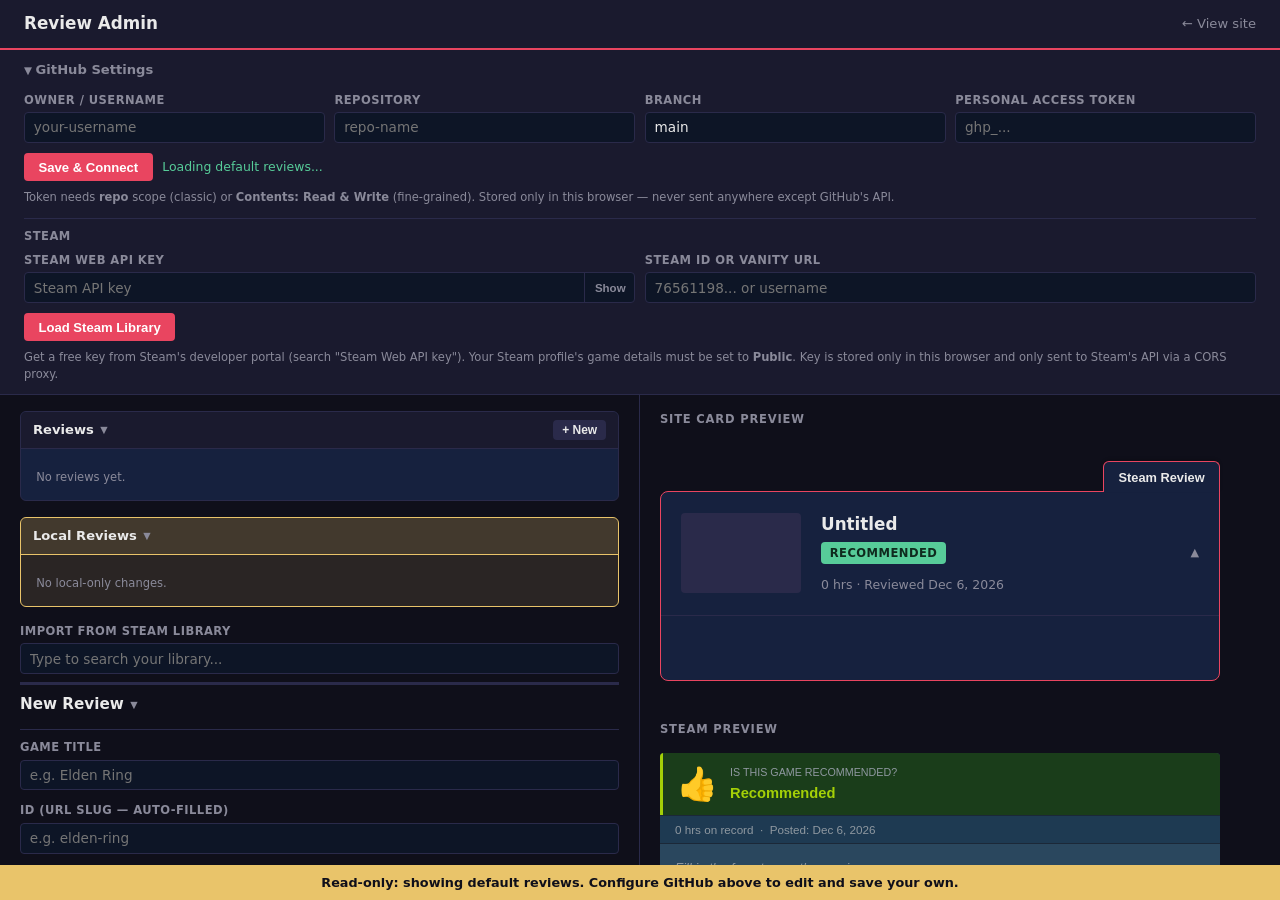
==== commit 00be7aa7: "Add release date, Steam reimport, and a Local Reviews section for pending drafts Release date: new r" ====
--- a/admin/index.html
+++ b/admin/index.html
@@ -142,13 +142,15 @@
     button.sm { padding: 0.2rem 0.55rem; font-size: 0.75rem; }
 
     /* ── Review list ── */
-    #existing-reviews {
-      background: var(--panel);
-      border: 1px solid var(--border);
+    #existing-reviews, #local-reviews {
       border-radius: 6px;
       margin-bottom: 1rem;
       overflow: hidden;
     }
+    #existing-reviews { background: var(--panel); border: 1px solid var(--border); }
+    /* Same amber treatment as #local-draft-banner/#local-draft-bottom-banner —
+       all three mean the same thing: local changes not yet pushed. */
+    #local-reviews { background: rgba(233, 196, 106, 0.12); border: 1px solid var(--amber); }
     .panel-hdr {
       display: flex; justify-content: space-between; align-items: center;
       padding: 0.5rem 0.75rem;
@@ -156,9 +158,15 @@
       border-bottom: 1px solid var(--border);
       cursor: pointer; user-select: none;
     }
+    #local-reviews .panel-hdr { background: rgba(233, 196, 106, 0.12); border-bottom: 1px solid var(--amber); }
     .panel-hdr strong { font-size: 0.82rem; }
-    #review-list { padding: 0.35rem; }
-    #review-list.collapsed { display: none; }
+    .local-reviews-note {
+      margin: 0.35rem 0 0; padding: 0.4rem 0.6rem 0;
+      border-top: 1px solid rgba(233, 196, 106, 0.35);
+      color: var(--amber);
+    }
+    #review-list, #local-review-list { padding: 0.35rem; }
+    #review-list.collapsed, #local-review-list.collapsed { display: none; }
     .r-item button {
       background: none; color: var(--text); padding: 0.3rem 0.55rem;
       width: 100%; text-align: left; border-radius: 4px;
@@ -303,7 +311,6 @@
     .status { font-size: 0.78rem; }
     .status.ok { color: var(--green); }
     .dirty-indicator-text { font-size: 0.78rem; font-weight: 600; color: var(--amber); }
-    #local-draft-flag { font-size: 0.95rem; cursor: default; }
     .local-draft-warn { color: var(--amber); margin-left: 0.35rem; font-size: 0.8rem; }
 
     #bbcode-warnings { font-size: 0.78rem; color: var(--amber); min-height: 1.1em; margin-top: 0.3rem; }
@@ -314,7 +321,6 @@
       border-radius: 6px; padding: 0.5rem 0.7rem; margin-bottom: 0.75rem;
       font-size: 0.82rem;
     }
-    #local-draft-banner button { padding: 0.25rem 0.5rem !important; min-width: auto !important; }
 
     #import-panel { display: flex; flex-direction: column; gap: 0.5rem; margin-top: 0.5rem; }
     #import-panel textarea { min-height: 280px; font-size: 0.8rem; }
@@ -570,6 +576,35 @@
       z-index: 99;
     }
     #readonly-banner.visible { display: flex; }
+
+    /* Same semi-transparent amber treatment as #local-reviews/.local-reviews-note
+       — a border-top stands in for the solid-background contrast #readonly-banner
+       uses, since the background alone isn't enough to read as a distinct bar
+       once it's this translucent.
+       Unlike #error-banner/#readonly-banner (position: fixed, overlaying the
+       viewport), this one is a real flex child of body — flex-shrink: 0, same
+       as header — so #workspace's available height shrinks to make room for
+       it instead of it floating on top of whatever's scrolled to the bottom
+       of #left-panel/#right-panel. */
+    #local-draft-bottom-banner {
+      flex-shrink: 0;
+      display: none;
+      align-items: center;
+      justify-content: center;
+      gap: 0.75rem;
+      background: rgba(233, 196, 106, 0.12);
+      border-top: 1px solid var(--amber);
+      color: var(--amber);
+      font-size: 0.8rem;
+      font-weight: 600;
+      padding: 0.5rem 1rem;
+    }
+    #local-draft-bottom-banner.visible { display: flex; }
+    .local-draft-bottom-banner-btn {
+      background: none; color: var(--amber); border: 1px solid var(--amber) !important;
+      padding: 0.2rem 0.6rem !important; min-width: auto !important; font-size: 0.78rem;
+    }
+    .local-draft-bottom-banner-btn:hover { background: rgba(233, 196, 106, 0.2); }
 
     @media (max-width: 840px) {
       body { overflow: auto; }
@@ -630,14 +665,6 @@
   <!-- ── Left: form ── -->
   <div id="left-panel">
 
-    <div id="steam-search-wrap">
-      <label>Import from Steam Library
-        <input id="game-search" type="text" placeholder="Type to search your library..."
-               oninput="filterGames()" onfocus="filterGames()" autocomplete="off">
-      </label>
-      <div id="game-results"></div>
-    </div>
-
     <div id="existing-reviews">
       <div class="panel-hdr" onclick="toggleReviewListSection()" title="Show/hide review list">
         <span class="section-toggle-label">
@@ -651,6 +678,27 @@
       </div>
     </div>
 
+    <div id="local-reviews">
+      <div class="panel-hdr" onclick="toggleLocalReviewsSection()" title="Show/hide local reviews">
+        <span class="section-toggle-label">
+          <strong>Local Reviews</strong>
+          <span class="chevron" id="local-review-list-chevron">&#9660;</span>
+        </span>
+        <button class="sm secondary" id="save-all-btn" style="display:none" onclick="event.stopPropagation(); saveAllLocalDraftsToGitHub()" title="Push every review that currently has a local draft to GitHub, in one commit">Save All to GitHub</button>
+      </div>
+      <div id="local-review-list">
+        <p class="hint" style="padding:0.5rem 0.6rem">No local-only changes.</p>
+      </div>
+    </div>
+
+    <div id="steam-search-wrap">
+      <label>Import from Steam Library
+        <input id="game-search" type="text" placeholder="Type to search your library..."
+               oninput="filterGames()" onfocus="filterGames()" autocomplete="off">
+      </label>
+      <div id="game-results"></div>
+    </div>
+
     <hr class="form-sep">
 
     <div class="section-toggle-row" onclick="toggleReviewSection()" title="Show/hide review details">
@@ -658,6 +706,7 @@
         <div id="form-heading">New Review</div>
         <span class="chevron" id="review-section-chevron">&#9660;</span>
       </span>
+      <button type="button" class="sm secondary" id="reimport-steam-btn" style="display:none" onclick="event.stopPropagation(); reimportFromSteam()" title="Re-fill Hours Played, Cover Image, and Release Date from your Steam library">Reimport from Steam</button>
     </div>
 
     <hr class="settings-sep">
@@ -666,7 +715,6 @@
 
       <div id="local-draft-banner" style="display:none">
         <span id="local-draft-text"></span>
-        <button type="button" class="secondary" onclick="discardLocalDraft()">Discard</button>
       </div>
 
       <label>Game Title
@@ -685,6 +733,10 @@
 
       <label>Hours Played
         <input id="f-hours" type="number" min="0" value="0" oninput="updatePreview()">
+      </label>
+
+      <label>Release Date (optional — autofilled from Steam)
+        <input id="f-release-date" type="date" oninput="updatePreview()">
       </label>
 
       <label>Date Posted
@@ -806,7 +858,6 @@
       <div id="save-row">
         <button type="button" id="save-btn" onclick="saveReview()">Save to GitHub</button>
         <button type="button" class="secondary" id="save-local-btn" onclick="saveLocalDraft()" title="Save this review to the browser only, without pushing to GitHub">Save Locally</button>
-        <span id="local-draft-flag" class="local-draft-warn" style="display:none" title="This review has a local draft that hasn't been pushed to GitHub yet">&#9888;</span>
         <button type="button" id="delete-btn" class="danger" style="display:none" onclick="startDeleteReview()">Delete</button>
         <span id="delete-confirm" style="display:none">
           Delete this review?
@@ -851,6 +902,12 @@
   <span>Read-only: showing default reviews. Configure GitHub above to edit and save your own.</span>
 </div>
 
+<div id="local-draft-bottom-banner">
+  <span>&#9888; This review has local changes that haven't been pushed to GitHub yet.</span>
+  <button type="button" class="local-draft-bottom-banner-btn" onclick="saveReview()">Save to GitHub</button>
+  <button type="button" class="local-draft-bottom-banner-btn" onclick="discardLocalDraft()">Discard Changes</button>
+</div>
+
 <script>
 // ── State ────────────────────────────────────────────────────────────────────
 let reviews          = [];
@@ -861,7 +918,6 @@
 let currentCoreTags  = []; // review-local subset of currentTags shown as badges on the card (renderCoreTags, shared.js) — NOT a global tag category, independent of tagCategories/tagRegistry; edited via the "Core Tags" drop line in renderTags() below
 let tagHlIndex       = -1;
 let savedFormState = null; // getForm() snapshot as of the last load/save — refreshFormSnapshot() sets it, getChangedFormFields() diffs the live form against it field by field
-let pendingLocalDraft = null; // { id, savedAt, data } surfaced by checkLocalDraft() — set while the draft's Discard banner is showing (and its data already applied to the form), null otherwise
 let steamBody        = '';
 let extraTabs        = []; // [{ id, name, content }]
 let activeReviewTab  = 'steam';
@@ -1234,18 +1290,62 @@
   updatePreview();
 }
 
+// Any review with a pending local draft lives in the Local Reviews list
+// (renderLocalReviewsList) instead of here — this list is only ones with
+// nothing unsaved, so it no longer needs its own per-item warning icon.
 function renderList() {
   const el = document.getElementById('review-list');
-
-  if (!reviews.length) {
-    el.innerHTML = '<p class="hint" style="padding:0.5rem 0.6rem">No reviews yet.</p>';
+  const visible = reviews.filter(r => !hasLocalDraft(r.id));
+
+  if (!visible.length) {
+    el.innerHTML = `<p class="hint" style="padding:0.5rem 0.6rem">${reviews.length ? 'All reviews have local changes — see Local Reviews below.' : 'No reviews yet.'}</p>`;
+  } else {
+    el.innerHTML = visible.map(r => `
+      <div class="r-item ${editingId === r.id ? 'active' : ''}">
+        <button onclick="loadReview('${r.id}')">${escHtml(r.title)}</button>
+      </div>`).join('');
+  }
+
+  renderLocalReviewsList();
+}
+
+// Every review with a pending local draft — whether it also exists on
+// GitHub or was never pushed at all (a brand-new review that only exists
+// locally) — lives here instead of the main Reviews list, so "has unsaved
+// local changes" is always one distinct place to look, not a warning icon
+// mixed into the full list.
+function renderLocalReviewsList() {
+  const el = document.getElementById('local-review-list');
+  const entries = getLocalDraftEntries().sort((a, b) => a.data.title.localeCompare(b.data.title));
+
+  document.getElementById('save-all-btn').style.display = entries.length ? 'inline-block' : 'none';
+
+  if (!entries.length) {
+    el.innerHTML = '<p class="hint" style="padding:0.5rem 0.6rem">No local-only changes.</p>';
     return;
   }
 
-  el.innerHTML = reviews.map(r => `
-    <div class="r-item ${editingId === r.id ? 'active' : ''}">
-      <button onclick="loadReview('${r.id}')">${escHtml(r.title)}${hasLocalDraft(r.id) ? ' <span class="local-draft-warn" title="This review has a local draft that hasn\'t been pushed to GitHub yet">&#9888;</span>' : ''}</button>
-    </div>`).join('');
+  el.innerHTML = entries.map(d => `
+    <div class="r-item ${editingId === d.data.id ? 'active' : ''}">
+      <button onclick="loadLocalDraftEntry('${d.data.id}', '${escHtml(d.data.title).replace(/'/g, "\\'")}')">${escHtml(d.data.title) || '(untitled)'} <span class="local-draft-warn" title="Not yet pushed to GitHub">&#9888;</span></button>
+    </div>`).join('') + `
+    <p class="hint local-reviews-note">These reviews are saved to this computer only — they still need to be saved to GitHub.</p>`;
+}
+
+// A Local Reviews entry may or may not already exist on GitHub — loadReview()
+// only handles the former (it looks the id up in `reviews`). A brand-new,
+// never-pushed draft needs its own path: start a new review and retype its
+// title, which reconstructs the same id via syncId() and re-triggers the
+// same checkLocalDraft() auto-apply loadReview() would otherwise have done.
+function loadLocalDraftEntry(id, title) {
+  if (reviews.some(r => r.id === id)) {
+    loadReview(id);
+  } else {
+    newReview();
+    set('f-title', title);
+    syncId();
+    updatePreview();
+  }
 }
 
 // ── Form actions ──────────────────────────────────────────────────────────────
@@ -1260,6 +1360,7 @@
   document.getElementById('form-heading').textContent = 'Edit Review';
   document.getElementById('delete-btn').style.display = 'inline-block';
   document.getElementById('delete-confirm').style.display = 'none';
+  document.getElementById('reimport-steam-btn').style.display = 'inline-block';
   renderList();
   updatePreview();
   checkLocalDraft(id);
@@ -1274,6 +1375,7 @@
   document.getElementById('form-heading').textContent = 'New Review';
   document.getElementById('delete-btn').style.display = 'none';
   document.getElementById('delete-confirm').style.display = 'none';
+  document.getElementById('reimport-steam-btn').style.display = 'none';
   setSt('save-status', '', false);
   renderList();
   updatePreview();
@@ -1324,6 +1426,7 @@
     updateDirtyIndicator();
     document.getElementById('form-heading').textContent = 'Edit Review';
     document.getElementById('delete-btn').style.display = 'inline-block';
+    document.getElementById('reimport-steam-btn').style.display = 'inline-block';
     renderList();
     removeLocalDraft(data.id);
     hideLocalDraftBanner();
@@ -1335,25 +1438,126 @@
   }
 }
 
+// Pushes every review that currently has a local draft in one atomic commit
+// (via ghCommitFiles, same mechanism saveReview() uses for a single review's
+// tagsDirty bundle) rather than one commit per review. Drafts are applied
+// oldest-savedAt-first, so if more than one happens to carry a pending
+// tag-category snapshot (see writeLocalDraft), the most recently-saved one's
+// snapshot wins — same "whichever you touch last wins" precedence a normal
+// single-review save already has, just made explicit here since several are
+// being resolved at once instead of one at a time.
+async function saveAllLocalDraftsToGitHub() {
+  const { owner, repo, token } = getCfg();
+  if (!owner || !repo || !token) { setSt('save-status', 'Configure GitHub settings first.', true); return; }
+
+  const drafts = getLocalDraftEntries().sort((a, b) => a.savedAt - b.savedAt);
+  if (!drafts.length) return;
+
+  const btn = document.getElementById('save-all-btn');
+  btn.disabled = true;
+  setSt('save-status', `Saving ${drafts.length} review(s)...`, false);
+  try {
+    const { reviews: latest, sha } = await fetchFile();
+    let pendingTagCategories = null;
+    let pendingTagRegistry = null;
+
+    drafts.forEach(d => {
+      const idx = latest.findIndex(r => r.id === d.data.id);
+      if (idx >= 0) latest[idx] = d.data; else latest.push(d.data);
+      if (d.tagCategories && d.tagRegistry) {
+        pendingTagCategories = d.tagCategories;
+        pendingTagRegistry = d.tagRegistry;
+      }
+    });
+
+    const message = `Save ${drafts.length} local review${drafts.length === 1 ? '' : 's'} to GitHub`;
+
+    if (pendingTagCategories) {
+      const { blobShas } = await ghCommitFiles(
+        [
+          { path: 'data/reviews.json', data: latest },
+          { path: 'data/tag-categories.json', data: pendingTagCategories },
+          { path: 'data/tags.json', data: pendingTagRegistry },
+        ],
+        `${message} (+ tag changes)`
+      );
+      fileSha = blobShas[0];
+      tagCategories = pendingTagCategories.map(c => ({ ...c }));
+      tagRegistry = pendingTagRegistry.map(t => ({ ...t }));
+      savedTagCategories = tagCategories.map(c => ({ ...c }));
+      savedTagRegistry = tagRegistry.map(t => ({ ...t }));
+      cacheTagCategories(tagCategories);
+      cacheTagRegistry(tagRegistry);
+      clearTagsDirty();
+      renderTags();
+      renderManageTagsDropdown();
+    } else {
+      fileSha = sha;
+      await pushFile(latest, message);
+    }
+
+    reviews = latest;
+    cacheReviews(reviews);
+    drafts.forEach(d => removeLocalDraft(d.data.id));
+
+    // If the review currently open in the editor was one of the ones just
+    // pushed, refresh the form so it reflects the new saved state instead of
+    // still showing "unsaved" or a stale local-draft banner.
+    if (editingId && drafts.some(d => d.data.id === editingId)) {
+      const updated = reviews.find(r => r.id === editingId);
+      if (updated) {
+        setForm(updated);
+        refreshFormSnapshot();
+        updateDirtyIndicator();
+      }
+      hideLocalDraftBanner();
+    }
+
+    renderList();
+    updatePreview();
+    setSt('save-status', `Saved ${drafts.length} review(s) to GitHub!`, false);
+  } catch (e) {
+    setSt('save-status', e.message, true);
+  } finally {
+    btn.disabled = false;
+  }
+}
+
 // ── Local drafts (browser-only save, no GitHub push) ───────────────────────────
 // Deliberately simple: a draft is keyed by review id and, whenever one exists
 // for the review being loaded, wins by default — the form (and every preview
 // built from it) shows the draft's content immediately, no merging with
-// whatever's actually on GitHub. The banner stays up the whole time a draft is
-// showing; its only action is Discard, which drops the draft and reverts the
-// form to the real GitHub version (or blank, for a draft of a review that was
-// never pushed at all).
+// whatever's actually on GitHub. The top-of-form banner (checkLocalDraft) is
+// purely informational (when the draft was saved); Save to GitHub and
+// Discard Changes both live on the persistent bottom banner instead
+// (updateLocalDraftFlag), since that one stays up for as long as the local
+// change does, not just right after loading.
 function hasLocalDraft(id) {
   return !!id && !!localStorage.getItem(`${LOCAL_DRAFT_PREFIX}${id}`);
 }
 
-// Persistent "this review has a local draft" symbol next to the save buttons —
-// redundant with the banner while a draft is showing, but also covers drafts
-// for OTHER reviews (surfaced via renderList()'s per-row warning instead).
-// Reflects whatever id is in the form right now, so it stays in sync across
+// Every parsed local draft currently in storage — shared by
+// renderLocalReviewsList() (the "Local Reviews" panel) and
+// saveAllLocalDraftsToGitHub(), so both agree on exactly what counts as a
+// pending local draft. Malformed entries are silently skipped rather than
+// thrown, consistent with checkLocalDraft()'s own try/catch below.
+function getLocalDraftEntries() {
+  return Object.keys(localStorage)
+    .filter(k => k.startsWith(LOCAL_DRAFT_PREFIX))
+    .map(k => { try { return JSON.parse(localStorage.getItem(k)); } catch { return null; } })
+    .filter(Boolean);
+}
+
+// Persistent bottom-of-screen banner for "this review has local changes" —
+// this is the actual Save to GitHub / Discard Changes action point now, not
+// just an indicator, which is why it has no dismiss button of its own
+// (unlike #error-banner/#readonly-banner): closing it would hide the only
+// way back to those two actions. The top-of-form banner (checkLocalDraft)
+// is purely informational (when the draft was saved) by comparison. Reflects
+// whatever id is in the form right now, so it stays in sync across
 // discard/save.
 function updateLocalDraftFlag() {
-  document.getElementById('local-draft-flag').style.display = hasLocalDraft(v('f-id')) ? '' : 'none';
+  document.getElementById('local-draft-bottom-banner').classList.toggle('visible', hasLocalDraft(v('f-id')));
 }
 
 // Bundles the pending tagCategories/tagRegistry edit (if any) in with the
@@ -1408,7 +1612,6 @@
   if (!raw) { hideLocalDraftBanner(); return; }
   let draft;
   try { draft = JSON.parse(raw); } catch { removeLocalDraft(id); hideLocalDraftBanner(); return; }
-  pendingLocalDraft = { id, ...draft };
   setForm(draft.data);
   if (draft.tagCategories && draft.tagRegistry) {
     tagCategories = draft.tagCategories.map(c => ({ ...c }));
@@ -1426,14 +1629,18 @@
 }
 
 function hideLocalDraftBanner() {
-  pendingLocalDraft = null;
   document.getElementById('local-draft-banner').style.display = 'none';
   updateLocalDraftFlag();
 }
 
+// Called from the bottom banner's Discard Changes button, which can still be
+// showing long after the top banner's "just loaded" moment has passed (e.g.
+// after an intervening Save Locally) — so this derives what to discard from
+// the form's own id (same source of truth updateLocalDraftFlag() uses)
+// rather than requiring a "pending" draft captured at load time.
 function discardLocalDraft() {
-  if (!pendingLocalDraft) return;
-  const id = pendingLocalDraft.id;
+  const id = v('f-id');
+  if (!id || !hasLocalDraft(id)) return;
   removeLocalDraft(id);
   const original = reviews.find(r => r.id === id);
   if (original) setForm(original); else clearForm();
@@ -1487,6 +1694,7 @@
     summary:     v('f-summary'),
     coverImage:  v('f-cover'),
     hoursPlayed: Number(v('f-hours')) || 0,
+    releaseDate: v('f-release-date'),
     datePosted:  v('f-date'),
     body:        syncActiveTabContent().steamBody,
     tabs:        extraTabs.map(({ id, name, content }) => ({ id, name, content })),
@@ -1501,6 +1709,7 @@
   set('f-summary', r.summary     || '');
   set('f-cover',   r.coverImage  || '');
   set('f-hours',   r.hoursPlayed ?? 0);
+  set('f-release-date', r.releaseDate || '');
   set('f-date',    r.datePosted  || '');
   steamBody = r.body || '';
   extraTabs = (r.tabs || []).map(t => ({ ...t }));
@@ -1518,7 +1727,7 @@
 }
 
 function clearForm() {
-  ['f-title','f-id','f-summary','f-cover'].forEach(id => set(id, ''));
+  ['f-title','f-id','f-summary','f-cover','f-release-date'].forEach(id => set(id, ''));
   set('f-hours', '0');
   set('f-date', today());
   document.querySelector('input[name="recommended"][value="true"]').checked = true;
@@ -2759,6 +2968,7 @@
   summary:     'Summary',
   coverImage:  'Cover Image',
   hoursPlayed: 'Hours Played',
+  releaseDate: 'Release Date',
   datePosted:  'Date Posted',
   tags:        'Tags',
   coreTags:    'Core Tags',
@@ -2946,6 +3156,12 @@
   const list = document.getElementById('review-list');
   const collapsed = list.classList.toggle('collapsed');
   document.getElementById('review-list-chevron').innerHTML = collapsed ? '&#9650;' : '&#9660;';
+}
+
+function toggleLocalReviewsSection() {
+  const list = document.getElementById('local-review-list');
+  const collapsed = list.classList.toggle('collapsed');
+  document.getElementById('local-review-list-chevron').innerHTML = collapsed ? '&#9650;' : '&#9660;';
 }
 
 function toggleManageTagsDropdown(e) {
@@ -3482,12 +3698,75 @@
     set('f-cover', `https://cdn.cloudflare.steamstatic.com/steam/apps/${appid}/header.jpg`);
     syncId();
     updatePreview();
+    fetchSteamReleaseDate(appid, game.name);
   }
 
   set('game-search', '');
   document.getElementById('game-results').className = '';
   document.getElementById('game-results').innerHTML = '';
   document.getElementById('f-summary').focus();
+}
+
+// "Reimport from Steam" (Edit Review header row, existing reviews only) —
+// matches the currently-open review to a Steam library entry by title, same
+// matching selectGame() uses, and re-fills Hours Played, Cover Image, and
+// Release Date in place, without touching title/id/summary/body/tags.
+// Useful for backfilling Release Date on a review written before that field
+// existed, or refreshing Hours Played after playing more since.
+function reimportFromSteam() {
+  if (!editingId) return;
+  if (!steamLibrary.length) { setSt('save-status', 'Load your Steam library in Settings first.', true); return; }
+
+  const title = v('f-title').trim().toLowerCase();
+  const game = steamLibrary.find(g => g.name.trim().toLowerCase() === title);
+  if (!game) { setSt('save-status', `No match for "${v('f-title')}" in your Steam library.`, true); return; }
+
+  set('f-hours', Math.round(game.playtime_forever / 60));
+  set('f-cover', `https://cdn.cloudflare.steamstatic.com/steam/apps/${game.appid}/header.jpg`);
+  updatePreview();
+  fetchSteamReleaseDate(game.appid, v('f-title'));
+  setSt('save-status', 'Re-imported from Steam.', false);
+}
+
+// Steam's Store API returns release_date.date as "12 Jan, 2023" (day month,
+// year) — converts that to the yyyy-mm-dd f-release-date (type="date") and
+// f-date (Date Posted) both need. Returns null (rather than throwing) for
+// anything that doesn't match, e.g. a locale variant or "Coming soon" text
+// that slipped past the coming_soon check — an unparsed date is better left
+// blank than silently wrong.
+const STEAM_MONTHS = { Jan: 1, Feb: 2, Mar: 3, Apr: 4, May: 5, Jun: 6, Jul: 7, Aug: 8, Sep: 9, Oct: 10, Nov: 11, Dec: 12 };
+function parseSteamReleaseDate(str) {
+  const m = /^(\d{1,2})\s+(\w{3}),?\s+(\d{4})$/.exec((str || '').trim());
+  const month = m && STEAM_MONTHS[m[2]];
+  if (!month) return null;
+  return `${m[3]}-${String(month).padStart(2, '0')}-${String(m[1]).padStart(2, '0')}`;
+}
+
+// Steam's Store API (unauthenticated, no key needed) — separate from the
+// IPlayerService/GetOwnedGames call loadSteamLibrary() already made, which
+// doesn't include release info. Fire-and-forget from selectGame() rather
+// than awaited, so it never delays the rest of the autofill; silently
+// no-ops on a network/proxy failure, an unreleased game (coming_soon), or a
+// date string parseSteamReleaseDate doesn't recognize — this is a
+// nice-to-have autofill, not something saving should ever depend on. Checks
+// the title is still what we expect before applying, in case the user's
+// already moved on to a different review by the time this resolves.
+async function fetchSteamReleaseDate(appid, expectedTitle) {
+  try {
+    const res = await fetch(PROXY(`https://store.steampowered.com/api/appdetails?appids=${appid}`));
+    if (!res.ok) return;
+    const data = await res.json();
+    const releaseDate = data[appid]?.data?.release_date;
+    if (!releaseDate || releaseDate.coming_soon || !releaseDate.date) return;
+    const parsed = parseSteamReleaseDate(releaseDate.date);
+    if (!parsed) return;
+    if (v('f-title') !== expectedTitle) return;
+    set('f-release-date', parsed);
+    updatePreview();
+  } catch {
+    // network error, proxy down, etc. — leave the field blank, same as if
+    // Steam simply had no release date on record.
+  }
 }
 
 // ── Utilities ─────────────────────────────────────────────────────────────────
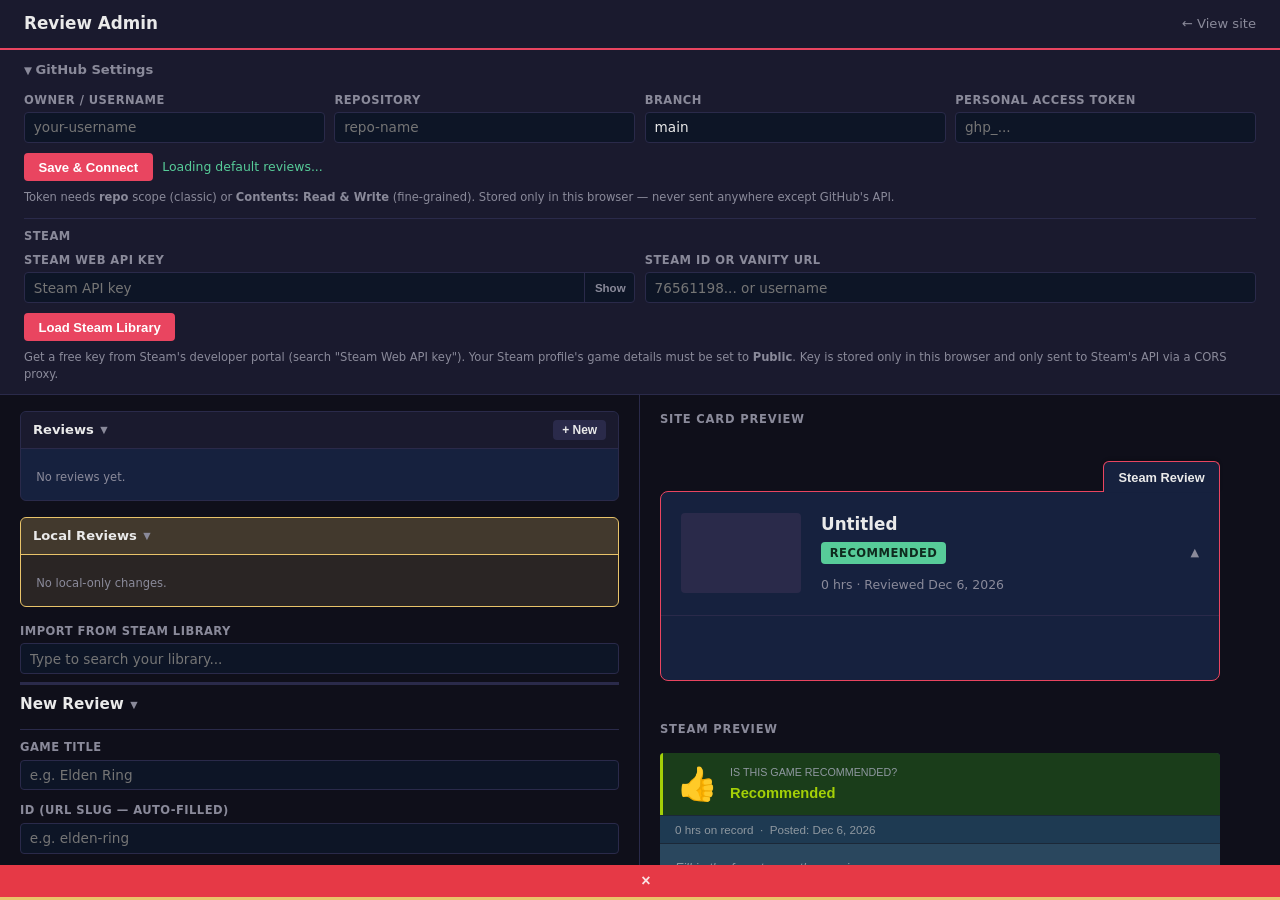
==== commit b208fca2: "Fix bottom banners overlapping and make persistent-banner layout reusable The error/readonly toasts " ====
--- a/admin/index.html
+++ b/admin/index.html
@@ -540,7 +540,7 @@
 
     #error-banner {
       position: fixed;
-      left: 0; right: 0; bottom: 0;
+      left: 0; right: 0; bottom: var(--bottom-banner-offset, 0px);
       display: flex;
       align-items: center;
       justify-content: center;
@@ -561,45 +561,41 @@
     }
     #error-banner-close:hover { opacity: 1; }
 
-    #readonly-banner {
-      position: fixed;
-      left: 0; right: 0; bottom: 0;
-      display: none;
-      align-items: center;
-      justify-content: center;
-      gap: 0.75rem;
-      background: var(--amber);
-      color: var(--bg);
-      font-size: 0.8rem;
-      font-weight: 600;
-      padding: 0.5rem 1rem;
-      z-index: 99;
-    }
-    #readonly-banner.visible { display: flex; }
-
-    /* Same semi-transparent amber treatment as #local-reviews/.local-reviews-note
-       — a border-top stands in for the solid-background contrast #readonly-banner
-       uses, since the background alone isn't enough to read as a distinct bar
-       once it's this translucent.
-       Unlike #error-banner/#readonly-banner (position: fixed, overlaying the
-       viewport), this one is a real flex child of body — flex-shrink: 0, same
-       as header — so #workspace's available height shrinks to make room for
-       it instead of it floating on top of whatever's scrolled to the bottom
-       of #left-panel/#right-panel. */
-    #local-draft-bottom-banner {
+    /* Persistent (no auto-hide) bottom banners — unlike #error-banner
+       (position: fixed, floats above these via --bottom-banner-offset), each
+       .bottom-banner is a real flex child of body — flex-shrink: 0, same as
+       header — so #workspace's available height shrinks to make room for it
+       instead of it overlaying whatever's scrolled to the bottom of
+       #left-panel/#right-panel. Structural rules live here so a future
+       persistent banner only needs class="bottom-banner" + its own
+       background/color/border, plus showBottomBanner(id)/hideBottomBanner(id)
+       to show/hide it (see admin JS) — no new CSS or offset logic. */
+    .bottom-banner {
       flex-shrink: 0;
       display: none;
       align-items: center;
       justify-content: center;
       gap: 0.75rem;
+      font-size: 0.8rem;
+      font-weight: 600;
+      padding: 0.5rem 1rem;
+    }
+    .bottom-banner.visible { display: flex; }
+
+    #readonly-banner {
+      background: var(--amber);
+      color: var(--bg);
+    }
+
+    /* Same semi-transparent amber treatment as #local-reviews/.local-reviews-note
+       — a border-top stands in for the solid-background contrast #readonly-banner
+       uses, since the background alone isn't enough to read as a distinct bar
+       once it's this translucent. */
+    #local-draft-bottom-banner {
       background: rgba(233, 196, 106, 0.12);
       border-top: 1px solid var(--amber);
       color: var(--amber);
-      font-size: 0.8rem;
-      font-weight: 600;
-      padding: 0.5rem 1rem;
-    }
-    #local-draft-bottom-banner.visible { display: flex; }
+    }
     .local-draft-bottom-banner-btn {
       background: none; color: var(--amber); border: 1px solid var(--amber) !important;
       padding: 0.2rem 0.6rem !important; min-width: auto !important; font-size: 0.78rem;
@@ -898,11 +894,11 @@
   <button type="button" id="error-banner-close" onclick="hideError()">&times;</button>
 </div>
 
-<div id="readonly-banner">
+<div id="readonly-banner" class="bottom-banner">
   <span>Read-only: showing default reviews. Configure GitHub above to edit and save your own.</span>
 </div>
 
-<div id="local-draft-bottom-banner">
+<div id="local-draft-bottom-banner" class="bottom-banner">
   <span>&#9888; This review has local changes that haven't been pushed to GitHub yet.</span>
   <button type="button" class="local-draft-bottom-banner-btn" onclick="saveReview()">Save to GitHub</button>
   <button type="button" class="local-draft-bottom-banner-btn" onclick="discardLocalDraft()">Discard Changes</button>
@@ -1557,7 +1553,8 @@
 // whatever id is in the form right now, so it stays in sync across
 // discard/save.
 function updateLocalDraftFlag() {
-  document.getElementById('local-draft-bottom-banner').classList.toggle('visible', hasLocalDraft(v('f-id')));
+  if (hasLocalDraft(v('f-id'))) showBottomBanner('local-draft-bottom-banner');
+  else hideBottomBanner('local-draft-bottom-banner');
 }
 
 // Bundles the pending tagCategories/tagRegistry edit (if any) in with the
@@ -3798,16 +3795,39 @@
   document.getElementById('error-banner').classList.remove('visible');
 }
 
+// Shared show/hide for any .bottom-banner (#readonly-banner,
+// #local-draft-bottom-banner, and any future persistent banner) — always use
+// these instead of toggling the 'visible' class directly, so
+// #error-banner's --bottom-banner-offset (it floats via position: fixed
+// above whichever of these are currently showing) stays in sync. A new
+// persistent banner just needs class="bottom-banner" on its element plus
+// its own background/color/border in CSS; no new offset logic required.
+function showBottomBanner(id) {
+  document.getElementById(id).classList.add('visible');
+  updateBottomBannerOffset();
+}
+
+function hideBottomBanner(id) {
+  document.getElementById(id).classList.remove('visible');
+  updateBottomBannerOffset();
+}
+
+function updateBottomBannerOffset() {
+  const offset = Array.from(document.querySelectorAll('.bottom-banner.visible'))
+    .reduce((sum, el) => sum + el.offsetHeight, 0);
+  document.documentElement.style.setProperty('--bottom-banner-offset', offset + 'px');
+}
+
 // Persistent (no auto-hide, no dismiss) — unlike showError/hideError, this
 // isn't a transient notice, it stays up for as long as the editor is
 // actually showing DEFAULT_DATA_REPO's read-only fallback data (see
 // loadDefaultReviewList/loadReviewList).
 function showReadonlyBanner() {
-  document.getElementById('readonly-banner').classList.add('visible');
+  showBottomBanner('readonly-banner');
 }
 
 function hideReadonlyBanner() {
-  document.getElementById('readonly-banner').classList.remove('visible');
+  hideBottomBanner('readonly-banner');
 }
 
 function b64encode(str) {
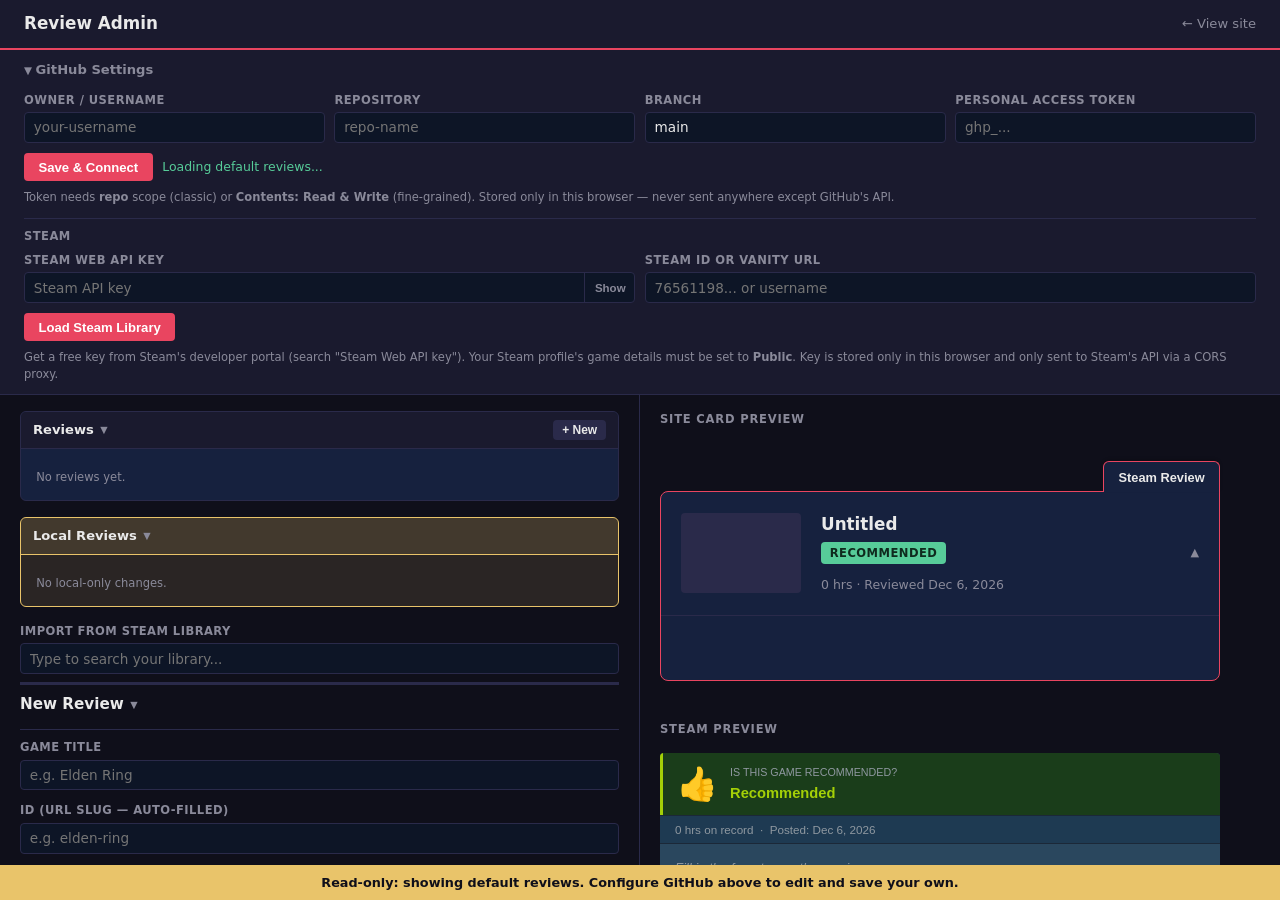
==== commit fdf6ad4b: "Fix error banner landing on top of persistent banners after its timer bottom was set to --bottom-ban" ====
--- a/admin/index.html
+++ b/admin/index.html
@@ -540,7 +540,7 @@
 
     #error-banner {
       position: fixed;
-      left: 0; right: 0; bottom: var(--bottom-banner-offset, 0px);
+      left: 0; right: 0; bottom: 0;
       display: flex;
       align-items: center;
       justify-content: center;
@@ -554,7 +554,14 @@
       transform: translateY(100%);
       transition: transform 0.2s ease;
     }
-    #error-banner.visible { transform: translateY(0); }
+    /* bottom stays 0 (not --bottom-banner-offset) so the hidden state's
+       translateY(100%) always slides it fully offscreen relative to the true
+       viewport edge — shifting bottom by the offset instead would leave
+       translateY(100%) only sliding it down to flush with whatever
+       .bottom-banner is showing, landing on top of it instead of vanishing.
+       The offset is applied as an upward shift here instead, so it still
+       floats above any visible persistent banner while shown. */
+    #error-banner.visible { transform: translateY(calc(-1 * var(--bottom-banner-offset, 0px))); }
     #error-banner-close {
       background: none !important; color: #fff; padding: 0 0.25rem !important;
       font-size: 1rem; line-height: 1; min-width: auto !important; opacity: 0.85;
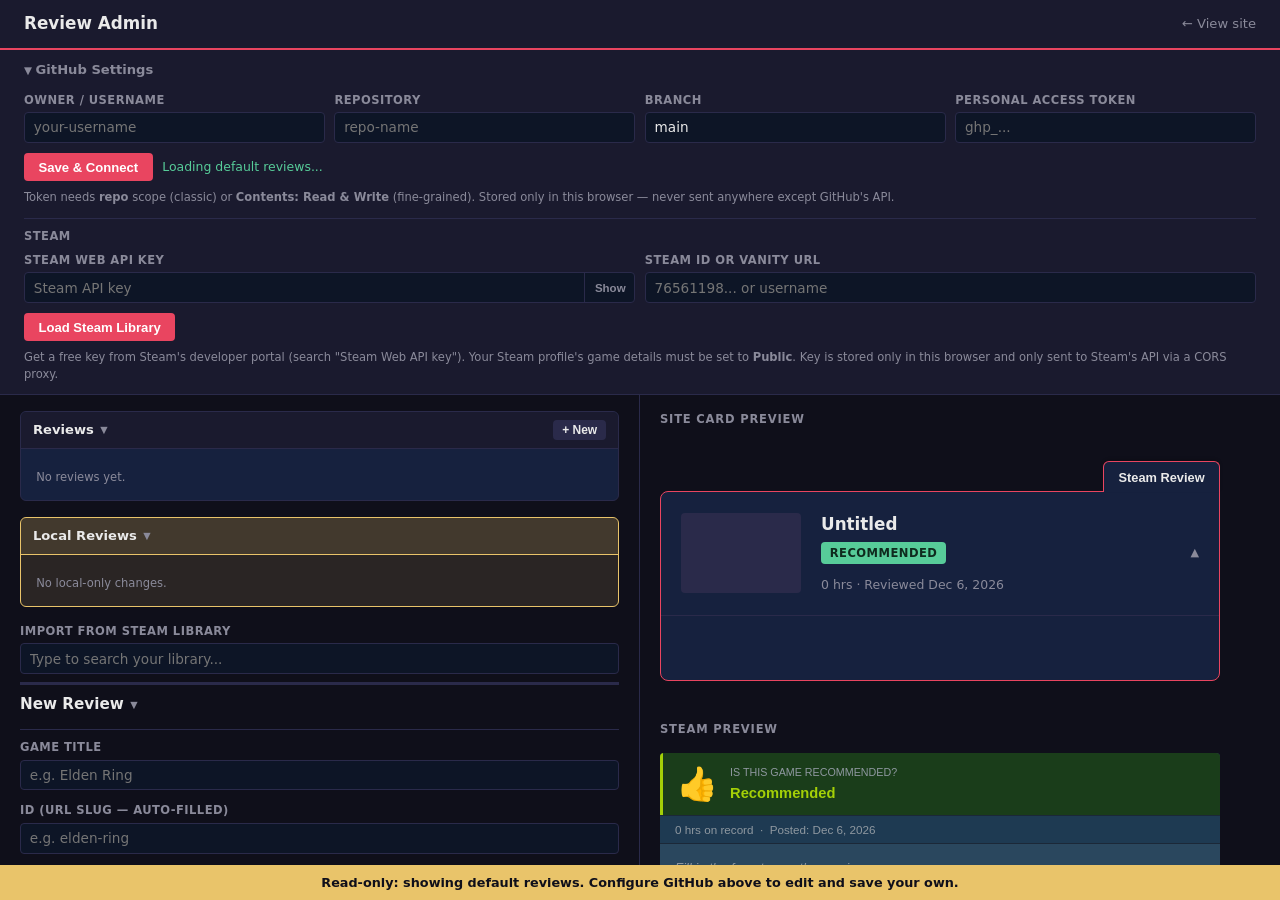
==== commit eaadbd86: "Support arbitrarily nested sub-tabs in the admin editor splitSubTabs/renderSubTabLevel (shared.js) a" ====
--- a/admin/index.html
+++ b/admin/index.html
@@ -214,6 +214,31 @@
     .form-tab-confirm { cursor: default; white-space: nowrap; }
 
     .sub-tab-bar { display: flex; flex-wrap: wrap; gap: 0.35rem; align-items: center; padding: 0.5rem 0 0.4rem; }
+    /* #sub-tab-bar is the outer mount point; renderSubTabBar() (see below)
+       fills it with one .sub-tab-level wrapper per nesting depth (a pill row
+       plus its own always-visible content textarea), so the container
+       itself stacks those wrappers in a column instead of laying pills out
+       directly — overrides .sub-tab-bar's own row layout for this one id. */
+    #sub-tab-bar { flex-direction: column; align-items: stretch; }
+    .sub-tab-level-nested { padding-top: 0.2rem; }
+    .sub-tab-level-nested .form-subtab { font-size: 0.7rem; padding: 0.2rem 0.5rem; }
+    /* A bar's own content textarea (see renderSubTabBar) — shows whichever
+       tab in that bar is currently active, same textarea styling as
+       #f-review-text but visually secondary since it sits mid-stack. */
+    .sub-tab-content {
+      display: block; width: 100%; resize: vertical;
+      background: var(--input-bg); color: var(--text); border: 1px solid var(--border);
+      border-radius: 4px; padding: 0.35rem 0.5rem; font-size: 0.75rem; font-family: inherit;
+    }
+    /* Stands in for a hidden field (see renderSubTabBar/updateFieldVisibility)
+       — same box shape as .sub-tab-content but dashed and clickable, so it
+       reads as "there's more here, click to see it" rather than empty space. */
+    .sub-tab-content-placeholder {
+      display: block; width: 100%; box-sizing: border-box;
+      background: var(--input-bg); color: var(--muted); border: 1px dashed var(--border);
+      border-radius: 4px; padding: 0.35rem 0.5rem; font-size: 0.75rem; cursor: pointer;
+    }
+    .sub-tab-content-placeholder:hover { color: var(--text); border-color: var(--accent); }
     .form-subtab {
       display: flex; align-items: center; gap: 0.3rem;
       background: var(--input-bg); color: var(--muted); border: 1px solid var(--border);
@@ -227,6 +252,10 @@
     .form-subtab.dragging { opacity: 0.4; }
     .form-subtab.drag-over { border-color: var(--accent); box-shadow: inset 2px 0 0 var(--accent); }
     .form-subtab-add { font-weight: 700; }
+    /* The per-bar "more options" trigger (see subTabCogItems/renderSubTabBar) —
+       same pill shape as the rest, but never shows an active state since it's
+       a menu trigger rather than a tab. */
+    .form-subtab-cog { padding: 0.25rem 0.5rem; border-color: transparent; }
 
     #save-tab-editor { display: inline-flex; gap: 0.3rem; align-items: center; }
     #save-tab-editor button { padding: 0.25rem 0.5rem !important; min-width: auto !important; }
@@ -830,6 +859,8 @@
             <button type="button" onclick="applyFormat('hr')" title="Horizontal rule">&mdash;</button>
             <button type="button" onclick="applyFormat('noparse')" title="Raw text (ignore formatting)">Raw</button>
             <span class="format-toolbar-sep"></span>
+            <button type="button" onclick="addSubTabAtDepth(focusedFieldDepth + 1)" title="Split the currently visible field into sub-tabs">+ Sub-tab</button>
+            <span class="format-toolbar-sep"></span>
             <div class="dropdown-wrap blocks-dropdown-wrap">
               <button type="button" onclick="toggleBlocksDropdown(event)" title="Insert a saved block">Blocks &#9662;</button>
               <div id="blocks-dropdown" class="dropdown-menu"></div>
@@ -852,8 +883,9 @@
             </span>
             <span id="tabs-status" class="status"></span>
           </div>
+          <textarea id="f-review-text" rows="5" placeholder="Main review text..." spellcheck="true" oninput="onReviewTextInput()"></textarea>
+          <div id="f-review-text-placeholder" class="sub-tab-content-placeholder" onclick="focusTopField()" style="display:none">[...]</div>
           <div class="sub-tab-bar" id="sub-tab-bar"></div>
-          <textarea id="f-review-text" rows="5" placeholder="Main review text..." spellcheck="true" oninput="onReviewTextInput()"></textarea>
           <div id="bbcode-warnings"></div>
         </div>
       </div>
@@ -926,13 +958,36 @@
 let activeReviewTab  = 'steam';
 let draggedTabId     = null;
 let confirmingReviewTabDeleteId = null; // review tab id currently showing its inline "delete?" confirmation
-let activeSubTabs    = []; // [{ id, name, content }] — parsed from the active review tab's [tab=Name] blocks; empty means plain (unsplit) content
-let activeSubTabId   = null; // id of the sub-tab currently shown in the editor, or null when activeSubTabs is empty
+// [{ tabs: [{id,name,content}], activeId }, ...] — one entry per nesting
+// depth. Index 0 is the active review tab's own [tab=Name] blocks (what used
+// to be the flat activeSubTabs/activeSubTabId pair); a deeper entry is the
+// [tab=] children found inside whichever tab is active one level up. An
+// empty stack means the tab's content is plain (unsplit), shown directly in
+// #f-review-text. Once split, #f-review-text always represents the review
+// tab's own text (the part before its first [tab=] block), and each
+// subTabStack level gets its own textarea bound to whichever tab is
+// currently active AT THAT level: `tab.content` is always just that
+// specific tab's own text (see descendSubTabStack), never a level-wide
+// shared value, so clicking a different pill in a bar simply swaps that
+// bar's own textarea to show that tab's own content, same as #f-review-text
+// always did for a single unsplit tab. Every bar's pills always render, but
+// only ONE field is ever shown at a time — see focusedFieldDepth.
+let subTabStack      = [];
+// Which single field is currently visible: -1 means #f-review-text (the
+// review tab's own top-level text); 0..subTabStack.length-1 means that
+// level's own textarea. Clicking any sub-tab pill, or the format toolbar's
+// "+ Sub-tab" button, sets this to wherever you just acted — everything
+// else (every other bar's field, and #f-review-text if not -1) hides, so
+// exactly one field is visible at a time (see renderSubTabBar). Kept in
+// sync with subTabStack's actual length by clampFocusedField whenever a
+// level gets removed.
+let focusedFieldDepth = -1;
 let draggedSubTabId  = null;
-let confirmingSubTabDeleteId = null; // sub-tab id currently showing its inline "delete?" confirmation
+let confirmingSubTabDelete = null; // { depth, id } of the sub-tab currently showing its inline "delete?" confirmation, or null
+let confirmingSubTabBarDeleteDepth = null; // depth whose cog is showing the "delete all sub-tabs on this bar?" confirmation, or null
 let sitePreviewExpanded = true;
 let sitePreviewBodyTab  = 'steam';
-let sitePreviewSubTab   = 0;
+let sitePreviewSubPath  = [];
 let sitePreviewShowAllTags = false;
 let customBlocks        = []; // [{ id, name, content }] — reusable saved snippets, shared across all reviews
 let blocksSha           = null;
@@ -1723,9 +1778,7 @@
   currentCoreTags = [...(r.coreTags || [])];
   renderTags();
   activeReviewTab = 'steam';
-  activeSubTabs = parseSubTabsForEditing(steamBody);
-  activeSubTabId = activeSubTabs[0]?.id || null;
-  set('f-review-text', activeSubTabId ? activeSubTabs[0].content : steamBody);
+  buildSubTabStack(steamBody);
   renderReviewTabs();
   renderSubTabBar();
 }
@@ -1741,8 +1794,8 @@
   currentCoreTags = [];
   renderTags();
   activeReviewTab = 'steam';
-  activeSubTabs = [];
-  activeSubTabId = null;
+  subTabStack = [];
+  focusedFieldDepth = -1;
   set('f-review-text', '');
   renderReviewTabs();
   renderSubTabBar();
@@ -1951,13 +2004,66 @@
   }
 }
 
+// Serializes subTabStack[fromDepth..] bottom-up into fromDepth's active
+// tab's raw form: its own text, plus (if it has a child level) that child's
+// own serialized [tab=] blocks folded in. This is purely a computed pass —
+// it never writes back onto any tab's `.content`, which always stays just
+// that tab's own text so its own textarea keeps showing only that. Shared
+// by syncActiveTabContent (to compute the final flat steamBody) and
+// foldDeeperInto (to persist it before a branch gets truncated away).
+function combineFromDepth(fromDepth) {
+  let combined = null;
+  for (let d = subTabStack.length - 1; d >= fromDepth; d--) {
+    const level = subTabStack[d];
+    const node = level.tabs.find(t => t.id === level.activeId);
+    const ownRaw = combined === null ? node.content : (node.content.trim() ? `${node.content.trim()}\n\n${combined}` : combined);
+    combined = serializeSubTabs(level.tabs, level.activeId, ownRaw);
+  }
+  return combined;
+}
+
+// The reverse of descendSubTabStack: folds everything deeper than `depth`
+// back into `depth`'s *currently* active tab's own `.content` — persistently
+// turning it from "just its own text" into the full raw blob (own text plus
+// its children's serialized [tab=] blocks) — so that tab's nested structure
+// survives once its expanded branch is truncated away instead of being
+// silently lost the next time something resyncs. Needed anywhere a branch is
+// about to be truncated but NOT deleted (switching to a sibling, adding a
+// new one) — call this before slicing subTabStack short and before
+// reassigning `activeId`, while it still points at the outgoing tab.
+function foldDeeperInto(depth) {
+  if (subTabStack.length <= depth + 1) return;
+  const childrenRaw = combineFromDepth(depth + 1);
+  const level = subTabStack[depth];
+  const node = level.tabs.find(t => t.id === level.activeId);
+  const ownText = node.content.trim();
+  node.content = ownText ? `${ownText}\n\n${childrenRaw}` : childrenRaw;
+}
+
+// Reads every level's own textarea into its active tab's `content`, then
+// combines bottom-up into the final flat raw string, finally combined with
+// #f-review-text, which always holds the review tab's own text regardless
+// of how deep subTabStack goes — clicking around sub-tabs never touches it.
 function syncActiveTabContent() {
-  let val = document.getElementById('f-review-text').value;
-  if (activeSubTabs.length) {
-    const sub = activeSubTabs.find(t => t.id === activeSubTabId);
-    if (sub) sub.content = val;
-    val = serializeSubTabs(activeSubTabs);
-  }
+  const ownTopText = document.getElementById('f-review-text').value;
+  if (!subTabStack.length) {
+    if (activeReviewTab === 'steam') {
+      steamBody = ownTopText;
+    } else {
+      const tab = extraTabs.find(t => t.id === activeReviewTab);
+      if (tab) tab.content = ownTopText;
+    }
+    return { steamBody };
+  }
+
+  subTabStack.forEach((level, d) => {
+    const node = level.tabs.find(t => t.id === level.activeId);
+    const box = document.getElementById(`sub-content-${d}`);
+    if (node && box) node.content = box.value;
+  });
+
+  const raw = combineFromDepth(0);
+  const val = ownTopText.trim() ? `${ownTopText.trim()}\n\n${raw}` : raw;
   if (activeReviewTab === 'steam') {
     steamBody = val;
   } else {
@@ -1971,13 +2077,51 @@
   return activeReviewTab === 'steam' ? steamBody : (extraTabs.find(t => t.id === activeReviewTab)?.content || '');
 }
 
+// Descends from an already-active tab into any further nested [tab=]
+// children it has, pushing one subTabStack level per depth and stripping
+// each parent tab's `.content` down to just its own text (the nested markup
+// it had now lives in the next level's tabs instead of being duplicated).
+// Shared by buildSubTabStack, switchSubTabAtDepth, and confirmDeleteSubTab
+// wherever a specific branch needs (re)descending into.
+function descendSubTabStack(activeTab) {
+  for (;;) {
+    const childTabs = parseSubTabsForEditing(activeTab.content);
+    if (!childTabs.length) break;
+    activeTab.content = childTabs.preamble || '';
+    subTabStack.push({ tabs: childTabs, activeId: childTabs[0].id });
+    activeTab = childTabs[0];
+  }
+}
+
+// Keeps focusedFieldDepth valid after subTabStack shrinks (a level or a bar
+// gets deleted) — falls back to whatever's now the deepest remaining field,
+// or #f-review-text (-1) if nothing's left.
+function clampFocusedField() {
+  focusedFieldDepth = Math.min(focusedFieldDepth, subTabStack.length - 1);
+}
+
+// Rebuilds subTabStack from a review tab's whole raw content. #f-review-text
+// always represents the review tab's own text (everything before its first
+// top-level [tab=] block, if any) regardless of how deep the rest of the
+// content splits — used whenever a tab's raw content changes out from under
+// the editor (switching review tabs, undoing a tab delete, loading/clearing
+// the form). Defaults the visible field to the deepest branch found, same as
+// #f-review-text always representing the deepest leaf did before every
+// level got its own field.
+function buildSubTabStack(content) {
+  subTabStack = [];
+  const tabs = parseSubTabsForEditing(content);
+  if (!tabs.length) { set('f-review-text', content); focusedFieldDepth = -1; return; }
+  set('f-review-text', tabs.preamble || '');
+  subTabStack.push({ tabs, activeId: tabs[0].id });
+  descendSubTabStack(tabs[0]);
+  focusedFieldDepth = subTabStack.length - 1;
+}
+
 function switchReviewTab(id) {
   syncActiveTabContent();
   activeReviewTab = id;
-  const content = getActiveTabRawContent();
-  activeSubTabs = parseSubTabsForEditing(content);
-  activeSubTabId = activeSubTabs[0]?.id || null;
-  set('f-review-text', activeSubTabId ? activeSubTabs[0].content : content);
+  buildSubTabStack(getActiveTabRawContent());
   renderReviewTabs();
   renderSubTabBar();
   sitePreviewBodyTab = id;
@@ -1990,9 +2134,7 @@
   const id = `tab-${Date.now()}`;
   extraTabs.push({ id, name: name || `Tab ${extraTabs.length + 2}`, content });
   activeReviewTab = id;
-  activeSubTabs = parseSubTabsForEditing(content);
-  activeSubTabId = activeSubTabs[0]?.id || null;
-  set('f-review-text', activeSubTabId ? activeSubTabs[0].content : content);
+  buildSubTabStack(content);
   renderReviewTabs();
   renderSubTabBar();
   sitePreviewBodyTab = id;
@@ -2026,9 +2168,7 @@
   extraTabs.splice(idx, 1);
   if (activeReviewTab === id) {
     activeReviewTab = 'steam';
-    activeSubTabs = parseSubTabsForEditing(steamBody);
-    activeSubTabId = activeSubTabs[0]?.id || null;
-    set('f-review-text', activeSubTabId ? activeSubTabs[0].content : steamBody);
+    buildSubTabStack(steamBody);
     renderSubTabBar();
     sitePreviewBodyTab = 'steam';
     syncSitePreviewToActiveSubTab();
@@ -2038,70 +2178,142 @@
 }
 
 // ── Sub-tabs (the [tab=Name] blocks inside a single review tab's content) ─────
+// Forwards splitSubTabs's `.preamble` (shared.js) onto this function's own
+// returned array the same additive way, so buildSubTabStack/switchSubTabAtDepth
+// can read it off the same value without changing their `.length`/[0] usage.
 function parseSubTabsForEditing(content) {
   const parsed = splitSubTabs(content);
-  return parsed ? parsed.map((t, i) => ({ id: `sub-${Date.now()}-${i}`, name: t.name, content: t.content })) : [];
-}
-
-function serializeSubTabs(subtabs) {
-  return subtabs.map(t => `[tab=${t.name}]\n${t.content}\n[/tab]`).join('\n\n');
-}
-
-// Keeps the Site Card Preview's expanded sub-tab pointed at whatever sub-tab is
-// active in the editor — the preview's subTabs are parsed (via splitSubTabs) from
-// the same serialized content in the same order, so index lookup by id lines up.
+  if (!parsed) return [];
+  const tabs = parsed.map((t, i) => ({ id: `sub-${Date.now()}-${i}`, name: t.name, content: t.content }));
+  tabs.preamble = parsed.preamble;
+  return tabs;
+}
+
+// `overrideId`/`overrideContent` let a caller substitute one specific tab's
+// effective raw form (its own text plus its children's serialized [tab=]
+// blocks, folded together only for this one serialization pass) without
+// mutating that tab's `.content`, which always stays just its own text so
+// its own textarea keeps showing only that.
+function serializeSubTabs(subtabs, overrideId, overrideContent) {
+  return subtabs.map(t => `[tab=${t.name}]\n${t.id === overrideId ? overrideContent : t.content}\n[/tab]`).join('\n\n');
+}
+
+// Keeps the Site Card Preview's expanded sub-tab path pointed at whatever
+// branch is active in the editor — the preview's levels are parsed (via
+// splitSubTabs) from the same serialized content in the same order, so
+// index lookup by id lines up at every depth.
 function syncSitePreviewToActiveSubTab() {
   sitePreviewExpanded = true;
-  sitePreviewSubTab = Math.max(0, activeSubTabs.findIndex(t => t.id === activeSubTabId));
-}
-
-function switchSubTab(id) {
-  if (id === activeSubTabId) return;
+  sitePreviewSubPath = subTabStack.map(level => Math.max(0, level.tabs.findIndex(t => t.id === level.activeId)));
+}
+
+// Switches the active sub-tab at a given depth: this bar's own textarea
+// simply swaps to that tab's own content, exactly like #f-review-text
+// always did for a single unsplit tab, and becomes the one visible field
+// (see focusedFieldDepth) — every other bar's field, and #f-review-text,
+// hide. Cascade-syncs first (so whatever branch is being left is saved),
+// folds any deeper levels back into the outgoing tab's own content
+// (foldDeeperInto — they belonged to the branch we're switching away from,
+// and would otherwise be lost once dropped, not just hidden), then descends
+// into the newly active tab's own children — if it has any — down to a
+// leaf, same as buildSubTabStack does for a whole tab (their pills render,
+// but their fields stay hidden until clicked into directly). Clicking a
+// pill that's already this bar's active tab (its own field just isn't the
+// one focused right now, because a different bar is) still needs to bring
+// this bar's field into focus — it can't fall through to the "nothing
+// changed" early return just because the active tab itself didn't change.
+function switchSubTabAtDepth(depth, id) {
+  const level = subTabStack[depth];
+  if (!level) return;
+  if (id === level.activeId) {
+    if (focusedFieldDepth !== depth) {
+      focusedFieldDepth = depth;
+      renderSubTabBar();
+      renderBBCodeWarnings();
+    }
+    return;
+  }
   syncActiveTabContent();
-  activeSubTabId = id;
-  const tab = activeSubTabs.find(t => t.id === id);
-  set('f-review-text', tab?.content || '');
+  foldDeeperInto(depth);
+  subTabStack = subTabStack.slice(0, depth + 1);
+  level.activeId = id;
+  descendSubTabStack(level.tabs.find(t => t.id === id));
+  focusedFieldDepth = depth;
   renderSubTabBar();
   syncSitePreviewToActiveSubTab();
   updatePreview();
 }
 
-function addSubTab() {
+// Adds a sub-tab at the given depth. When `depth` is one past the end of the
+// current stack, this starts a brand-new bar+textarea below whatever's above
+// it (the review tab's own #f-review-text, or the parent level's own active
+// tab) — that existing text is never touched or moved, only ever a new blank
+// Tab 1 appears beneath it. Otherwise (an existing level) it's adding
+// another sibling, which also switches focus to the new blank tab, folding
+// anything nested more deeply under the previously active tab back into its
+// own content first (foldDeeperInto) so that branch isn't lost, just no
+// longer expanded. Either way the new tab's field becomes the one visible
+// field (see focusedFieldDepth) — this is what the format toolbar's
+// "+ Sub-tab" button calls, always targeting focusedFieldDepth + 1, i.e.
+// directly below whatever's currently visible.
+function addSubTabAtDepth(depth) {
   syncActiveTabContent();
-  if (!activeSubTabs.length) {
-    const existing = getActiveTabRawContent();
-    if (existing.trim()) activeSubTabs = [{ id: `sub-${Date.now()}`, name: 'Tab 1', content: existing }];
-  }
-  const id = `sub-${Date.now()}-${activeSubTabs.length}`;
-  activeSubTabs.push({ id, name: `Tab ${activeSubTabs.length + 1}`, content: '' });
-  activeSubTabId = id;
-  set('f-review-text', '');
+  foldDeeperInto(depth);
+  if (!subTabStack[depth]) {
+    subTabStack[depth] = { tabs: [], activeId: null };
+  }
+  const level = subTabStack[depth];
+  const id = `sub-${Date.now()}-${level.tabs.length}`;
+  level.tabs.push({ id, name: `Tab ${level.tabs.length + 1}`, content: '' });
+  level.activeId = id;
+  subTabStack = subTabStack.slice(0, depth + 1);
+  focusedFieldDepth = depth;
   renderSubTabBar();
   syncActiveTabContent();
   syncSitePreviewToActiveSubTab();
   updatePreview();
 }
 
-function startDeleteSubTab(e, id) {
+function startDeleteSubTab(e, depth, id) {
   e.stopPropagation();
-  confirmingSubTabDeleteId = id;
+  confirmingSubTabDelete = { depth, id };
   renderSubTabBar();
 }
 
 function cancelDeleteSubTab() {
-  confirmingSubTabDeleteId = null;
+  confirmingSubTabDelete = null;
   renderSubTabBar();
 }
 
-function confirmDeleteSubTab(id) {
-  confirmingSubTabDeleteId = null;
-  const idx = activeSubTabs.findIndex(t => t.id === id);
+// Removes an entire level and everything nested under it. The bar and
+// textarea above it (the review tab's own #f-review-text, or the parent
+// level's own active tab) were never touched by this level's existence in
+// the first place, so there's nothing to restore — just drop it.
+function collapseSubTabLevel(depth) {
+  subTabStack = subTabStack.slice(0, depth);
+  clampFocusedField();
+}
+
+function confirmDeleteSubTab(depth, id) {
+  confirmingSubTabDelete = null;
+  const level = subTabStack[depth];
+  if (!level) { renderSubTabBar(); return; }
+  const idx = level.tabs.findIndex(t => t.id === id);
   if (idx === -1) { renderSubTabBar(); return; }
 
-  activeSubTabs.splice(idx, 1);
-  if (activeSubTabId === id) {
-    activeSubTabId = activeSubTabs[0]?.id || null;
-    set('f-review-text', activeSubTabs[0]?.content || '');
+  level.tabs.splice(idx, 1);
+  if (!level.tabs.length) {
+    // No sub-tabs left at this depth — collapse the level entirely instead
+    // of leaving an empty pill row behind. This is what actually lets you
+    // undo a split by deleting tabs one at a time.
+    collapseSubTabLevel(depth);
+  } else if (level.activeId === id) {
+    level.activeId = level.tabs[0].id;
+    // The deleted tab's own nested levels (if any) go with it — descend
+    // back into whatever the newly active tab has, if anything.
+    subTabStack = subTabStack.slice(0, depth + 1);
+    descendSubTabStack(level.tabs[0]);
+    focusedFieldDepth = depth;
   }
   renderSubTabBar();
   syncActiveTabContent();
@@ -2109,21 +2321,48 @@
   updatePreview();
 }
 
-function reorderSubTabs(draggedId, targetId) {
-  const fromIdx = activeSubTabs.findIndex(t => t.id === draggedId);
-  const toIdx = activeSubTabs.findIndex(t => t.id === targetId);
-  if (fromIdx === -1 || toIdx === -1) return;
-  const [moved] = activeSubTabs.splice(fromIdx, 1);
-  activeSubTabs.splice(toIdx, 0, moved);
+// Bar-wide counterpart to confirmDeleteSubTab's one-tab-at-a-time deletion —
+// removes every sub-tab on this bar (and anything nested deeper under them)
+// in one action via the cog dropdown. Only refreshes that one dropdown's own
+// content (not the whole bar via renderSubTabBar) so it stays open across
+// the confirm step, matching the codebase's other inline "delete?" prompts.
+function startDeleteSubTabBar(depth) {
+  confirmingSubTabBarDeleteDepth = depth;
+  renderSubTabCogDropdown(depth);
+}
+
+function cancelDeleteSubTabBar() {
+  const depth = confirmingSubTabBarDeleteDepth;
+  confirmingSubTabBarDeleteDepth = null;
+  if (depth !== null) renderSubTabCogDropdown(depth);
+}
+
+function confirmDeleteSubTabBar(depth) {
+  confirmingSubTabBarDeleteDepth = null;
+  collapseSubTabLevel(depth);
   renderSubTabBar();
   syncActiveTabContent();
   syncSitePreviewToActiveSubTab();
   updatePreview();
 }
 
-function startRenameSubTab(e, id) {
+function reorderSubTabs(depth, draggedId, targetId) {
+  const level = subTabStack[depth];
+  if (!level) return;
+  const fromIdx = level.tabs.findIndex(t => t.id === draggedId);
+  const toIdx = level.tabs.findIndex(t => t.id === targetId);
+  if (fromIdx === -1 || toIdx === -1) return;
+  const [moved] = level.tabs.splice(fromIdx, 1);
+  level.tabs.splice(toIdx, 0, moved);
+  renderSubTabBar();
+  syncActiveTabContent();
+  syncSitePreviewToActiveSubTab();
+  updatePreview();
+}
+
+function startRenameSubTab(e, depth, id) {
   e.stopPropagation();
-  const tab = activeSubTabs.find(t => t.id === id);
+  const tab = subTabStack[depth]?.tabs.find(t => t.id === id);
   if (!tab) return;
   const oldBtn = e.target.closest('.form-subtab');
   if (!oldBtn) return;
@@ -2152,7 +2391,7 @@
   const closeBtn = document.createElement('span');
   closeBtn.className = 'form-tab-close';
   closeBtn.textContent = '×';
-  closeBtn.onclick = ev => startDeleteSubTab(ev, id);
+  closeBtn.onclick = ev => startDeleteSubTab(ev, depth, id);
 
   wrapper.appendChild(input);
   wrapper.appendChild(closeBtn);
@@ -2161,65 +2400,170 @@
   input.select();
 }
 
+// Shows/hides #f-review-text depending on focusedFieldDepth, swapping in its
+// own "[...]" placeholder (see the HTML) when it's not focused — the
+// per-level fields inside #sub-tab-bar aren't even created unless they're
+// the focused one (see renderSubTabBar's own "[...]" rows), but
+// #f-review-text is a static element that always exists, so its visibility
+// has to be toggled directly instead.
+function updateFieldVisibility() {
+  const field = document.getElementById('f-review-text');
+  const placeholder = document.getElementById('f-review-text-placeholder');
+  const focused = focusedFieldDepth === -1;
+  if (field) field.style.display = focused ? '' : 'none';
+  if (placeholder) placeholder.style.display = focused ? 'none' : '';
+}
+
+// Brings #f-review-text back into focus — the counterpart to clicking a
+// "[...]" placeholder row for a subTabStack level (see renderSubTabBar).
+function focusTopField() {
+  if (focusedFieldDepth === -1) return;
+  focusedFieldDepth = -1;
+  renderSubTabBar();
+  renderBBCodeWarnings();
+}
+
+// Renders one stacked level per subTabStack depth (each reusing the same
+// .form-subtab pill markup/wiring as the top level always had), each ending
+// in a cog dropdown (see subTabCogItems) for deleting that whole bar.
+// Pills always render regardless of depth, but only ONE field is ever shown
+// across the whole editor — #f-review-text at -1, or whichever subTabStack
+// depth matches focusedFieldDepth. Every other level gets a "[...]"
+// placeholder row instead of its real textarea — clicking it just brings
+// that field into focus (switchSubTabAtDepth already treats "click the
+// already-active tab" as a pure focus change), so it's always obvious which
+// field is the visible one and there's a one-click way back to any hidden
+// one. Nesting further now happens via the format toolbar's "+ Sub-tab"
+// button (see addSubTabAtDepth), not a per-bar control.
 function renderSubTabBar() {
   const el = document.getElementById('sub-tab-bar');
   if (!el) return;
-
-  if (!activeSubTabs.length) {
-    el.innerHTML = `<button type="button" class="form-subtab form-subtab-add" onclick="addSubTab()" title="Split this tab's body into sub-tabs">+ Sub-tab</button>`;
-    return;
-  }
-
-  const tabsHtml = activeSubTabs.map(t => confirmingSubTabDeleteId === t.id ? `
-    <span class="form-subtab form-tab-confirm">
-      ${deleteConfirmRow(t.name, `confirmDeleteSubTab('${t.id}')`, `cancelDeleteSubTab()`)}
-    </span>
-  ` : `
-    <button type="button" class="form-subtab ${activeSubTabId === t.id ? 'active' : ''}" data-subtab-id="${escHtml(t.id)}" draggable="true">
-      <span class="form-tab-label">${escHtml(t.name)}</span>
-      <span class="form-tab-close" onclick="startDeleteSubTab(event, '${t.id}')">&times;</span>
-    </button>
-  `).join('');
-
-  el.innerHTML = `
-    ${tabsHtml}
-    <button type="button" class="form-subtab form-subtab-add" onclick="addSubTab()" title="Add a sub-tab">+</button>
-  `;
-
-  el.querySelectorAll('.form-subtab[data-subtab-id]').forEach(btn => {
-    const id = btn.dataset.subtabId;
-
-    btn.addEventListener('click', e => {
-      if (e.target.closest('.form-tab-close') || e.target.closest('.form-tab-rename-input')) return;
-      switchSubTab(id);
-    });
-    btn.addEventListener('dblclick', e => {
-      if (e.target.closest('.form-tab-close') || e.target.closest('.form-tab-rename-input')) return;
-      startRenameSubTab(e, id);
-    });
-
-    btn.addEventListener('dragstart', e => {
-      draggedSubTabId = id;
-      e.dataTransfer.effectAllowed = 'move';
-      requestAnimationFrame(() => btn.classList.add('dragging'));
-    });
-    btn.addEventListener('dragend', () => {
-      draggedSubTabId = null;
-      el.querySelectorAll('.form-subtab').forEach(b => b.classList.remove('dragging', 'drag-over'));
-    });
-    btn.addEventListener('dragover', e => {
-      if (!draggedSubTabId || draggedSubTabId === id) return;
-      e.preventDefault();
-      btn.classList.add('drag-over');
-    });
-    btn.addEventListener('dragleave', () => btn.classList.remove('drag-over'));
-    btn.addEventListener('drop', e => {
-      e.preventDefault();
-      btn.classList.remove('drag-over');
-      if (!draggedSubTabId || draggedSubTabId === id) return;
-      reorderSubTabs(draggedSubTabId, id);
+  el.innerHTML = '';
+  updateFieldVisibility();
+
+  subTabStack.forEach((level, depth) => {
+    const levelWrap = document.createElement('div');
+    levelWrap.className = `sub-tab-level${depth > 0 ? ' sub-tab-level-nested' : ''}`;
+
+    const row = document.createElement('div');
+    row.className = 'sub-tab-bar';
+
+    const tabsHtml = level.tabs.map(t => (confirmingSubTabDelete?.depth === depth && confirmingSubTabDelete?.id === t.id) ? `
+      <span class="form-subtab form-tab-confirm">
+        ${deleteConfirmRow(t.name, `confirmDeleteSubTab(${depth}, '${t.id}')`, `cancelDeleteSubTab()`)}
+      </span>
+    ` : `
+      <button type="button" class="form-subtab ${level.activeId === t.id ? 'active' : ''}" data-subtab-id="${escHtml(t.id)}" draggable="true">
+        <span class="form-tab-label">${escHtml(t.name)}</span>
+        <span class="form-tab-close" onclick="startDeleteSubTab(event, ${depth}, '${t.id}')">&times;</span>
+      </button>
+    `).join('');
+
+    row.innerHTML = `
+      ${tabsHtml}
+      <button type="button" class="form-subtab form-subtab-add" onclick="addSubTabAtDepth(${depth})" title="Add a sub-tab">+</button>
+      <div class="dropdown-wrap sub-tab-cog-wrap">
+        <button type="button" class="form-subtab form-subtab-cog" onclick="toggleSubTabCogDropdown(event, ${depth})" title="More options">&#9881;</button>
+        <div id="sub-tab-cog-dropdown-${depth}" class="dropdown-menu sub-tab-cog-dropdown">${subTabCogItems(depth)}</div>
+      </div>
+    `;
+    levelWrap.appendChild(row);
+
+    const activeTab = level.tabs.find(t => t.id === level.activeId);
+    if (depth === focusedFieldDepth) {
+      const contentBox = document.createElement('textarea');
+      contentBox.className = 'sub-tab-content';
+      contentBox.id = `sub-content-${depth}`;
+      contentBox.rows = 4;
+      contentBox.value = activeTab.content || '';
+      contentBox.oninput = () => { syncActiveTabContent(); updatePreview(); };
+      levelWrap.appendChild(contentBox);
+    } else {
+      const placeholder = document.createElement('div');
+      placeholder.className = 'sub-tab-content-placeholder';
+      placeholder.textContent = '[...]';
+      placeholder.title = 'Click to switch to this field';
+      placeholder.onclick = () => switchSubTabAtDepth(depth, activeTab.id);
+      levelWrap.appendChild(placeholder);
+    }
+
+    el.appendChild(levelWrap);
+
+    row.querySelectorAll('.form-subtab[data-subtab-id]').forEach(btn => {
+      const id = btn.dataset.subtabId;
+
+      btn.addEventListener('click', e => {
+        if (e.target.closest('.form-tab-close') || e.target.closest('.form-tab-rename-input')) return;
+        switchSubTabAtDepth(depth, id);
+      });
+      btn.addEventListener('dblclick', e => {
+        if (e.target.closest('.form-tab-close') || e.target.closest('.form-tab-rename-input')) return;
+        startRenameSubTab(e, depth, id);
+      });
+
+      btn.addEventListener('dragstart', e => {
+        draggedSubTabId = id;
+        e.dataTransfer.effectAllowed = 'move';
+        requestAnimationFrame(() => btn.classList.add('dragging'));
+      });
+      btn.addEventListener('dragend', () => {
+        draggedSubTabId = null;
+        row.querySelectorAll('.form-subtab').forEach(b => b.classList.remove('dragging', 'drag-over'));
+      });
+      btn.addEventListener('dragover', e => {
+        if (!draggedSubTabId || draggedSubTabId === id) return;
+        e.preventDefault();
+        btn.classList.add('drag-over');
+      });
+      btn.addEventListener('dragleave', () => btn.classList.remove('drag-over'));
+      btn.addEventListener('drop', e => {
+        e.preventDefault();
+        btn.classList.remove('drag-over');
+        if (!draggedSubTabId || draggedSubTabId === id) return;
+        reorderSubTabs(depth, draggedSubTabId, id);
+      });
     });
   });
+}
+
+// Builds the cog dropdown's contents for one bar: "+ Sub-tab" nests under
+// THIS bar's own active tab specifically (addSubTabAtDepth(depth + 1)) —
+// same call the format toolbar's "+ Sub-tab" button makes for whichever
+// field is currently focused, just reachable directly from any bar without
+// having to click into it first — and "Delete all sub-tabs" removes this
+// whole bar. "Delete all sub-tabs" swaps this dropdown's contents for an
+// inline confirm row (deleteConfirmRow) rather than closing it, mirroring
+// every other destructive action in this file (see "No native browser
+// dialogs" — no confirm()/alert()).
+function subTabCogItems(depth) {
+  if (confirmingSubTabBarDeleteDepth === depth) {
+    return `<div class="dropdown-item dropdown-item-confirm">${deleteConfirmRow('all sub-tabs', `confirmDeleteSubTabBar(${depth})`, 'cancelDeleteSubTabBar()')}</div>`;
+  }
+  return `
+    <div class="dropdown-item" onclick="addSubTabAtDepth(${depth + 1}); closeAllSubTabCogDropdowns();">+ Sub-tab</div>
+    <div class="dropdown-item" onclick="event.stopPropagation(); startDeleteSubTabBar(${depth})">Delete all sub-tabs</div>
+  `;
+}
+
+// Refreshes just one bar's cog dropdown content in place (used by the
+// "Delete all sub-tabs" confirm/cancel step so the dropdown stays open,
+// rather than the full renderSubTabBar() rebuilding — and closing — it).
+function renderSubTabCogDropdown(depth) {
+  const el = document.getElementById(`sub-tab-cog-dropdown-${depth}`);
+  if (el) el.innerHTML = subTabCogItems(depth);
+}
+
+function toggleSubTabCogDropdown(e, depth) {
+  e.stopPropagation();
+  const el = document.getElementById(`sub-tab-cog-dropdown-${depth}`);
+  const willOpen = !el.classList.contains('open');
+  closeAllSubTabCogDropdowns();
+  if (willOpen) el.classList.add('open');
+}
+
+function closeAllSubTabCogDropdowns() {
+  document.querySelectorAll('.sub-tab-cog-dropdown').forEach(d => d.classList.remove('open'));
+  confirmingSubTabBarDeleteDepth = null;
 }
 
 function startRenameTab(e, id) {
@@ -2991,9 +3335,13 @@
 
   const oldMap = new Map(oldSubs ? oldSubs.map(s => [s.name, s.content]) : []);
   const newMap = new Map(newSubs ? newSubs.map(s => [s.name, s.content]) : []);
+  // Recurse per matched-name child instead of reporting the whole level, so a
+  // change buried several [tab=] levels deep chains its full path (e.g.
+  // "Tab: Pros & Cons — Combat — Weapons") — falling back to `label` alone,
+  // same as the no-sub-tabs case above, whenever a level's own diff can't be
+  // pinned on any single child (e.g. a pure reorder).
   const changed = [...new Set([...oldMap.keys(), ...newMap.keys()])]
-    .filter(name => oldMap.get(name) !== newMap.get(name))
-    .map(name => `${label} — ${name}`);
+    .flatMap(name => diffTabContent(`${label} — ${name}`, oldMap.get(name), newMap.get(name)));
   return changed.length ? changed : [label];
 }
 
@@ -3394,9 +3742,17 @@
   return issues;
 }
 
+// Validates whichever field is currently focused (see focusedFieldDepth) —
+// #f-review-text, or whichever sub-tab bar's own field is showing — never
+// a hidden one. #bbcode-warnings sits at the very bottom of the stack
+// (see the HTML) rather than immediately under a specific field, since
+// exactly one field is ever visible at a time anyway, so it's unambiguous
+// which one the warnings describe.
 function renderBBCodeWarnings() {
   const el = document.getElementById('bbcode-warnings');
-  const issues = validateBBCode(document.getElementById('f-review-text').value);
+  const fieldId = focusedFieldDepth === -1 ? 'f-review-text' : `sub-content-${focusedFieldDepth}`;
+  const field = document.getElementById(fieldId);
+  const issues = field ? validateBBCode(field.value) : [];
   el.textContent = issues.length ? '⚠ ' + issues.join(' · ') : '';
 }
 
@@ -3406,7 +3762,7 @@
   document.getElementById('site-preview').innerHTML = renderCard(r, {
     expanded,
     activeTabId: sitePreviewBodyTab,
-    activeSubIndex: sitePreviewSubTab,
+    activeSubPath: sitePreviewSubPath,
     permalinkHref: r.id ? siteReviewUrl(r.id) : null,
     disablePermalinkNav: true,
     tagRegistry,
@@ -3437,8 +3793,9 @@
   document.querySelectorAll('#site-preview .sub-tab').forEach(btn => {
     btn.onclick = e => {
       e.stopPropagation();
-      const sub = activeSubTabs[Number(btn.dataset.subTab)];
-      if (sub) switchSubTab(sub.id);
+      const depth = Number(btn.dataset.subLevel);
+      const sub = subTabStack[depth]?.tabs[Number(btn.dataset.subTab)];
+      if (sub) switchSubTabAtDepth(depth, sub.id);
     };
   });
   // Same "+"/"−" toggle as the live site (see app.js) — expands the preview
@@ -3600,9 +3957,7 @@
   }));
 
   activeReviewTab = 'steam';
-  activeSubTabs = parseSubTabsForEditing(steamBody);
-  activeSubTabId = activeSubTabs[0]?.id || null;
-  set('f-review-text', activeSubTabId ? activeSubTabs[0].content : steamBody);
+  buildSubTabStack(steamBody);
   renderReviewTabs();
   renderSubTabBar();
   sitePreviewBodyTab = 'steam';
@@ -3897,6 +4252,9 @@
     if (!e.target.closest('.manage-tags-wrap')) {
       closeManageTagsDropdown();
     }
+    if (!e.target.closest('.sub-tab-cog-wrap')) {
+      closeAllSubTabCogDropdowns();
+    }
   });
 
   // Catch the tab closing/reloading/navigating away with unsaved edits still
--- a/style.css
+++ b/style.css
@@ -101,20 +101,6 @@
 #title-search::placeholder { color: var(--muted); }
 #title-search:focus { outline: none; border-color: var(--accent); }
 
-#tag-filters-toggle {
-  background: var(--surface);
-  border: 1px solid var(--border);
-  border-radius: 8px;
-  color: var(--muted);
-  padding: 0.4rem 0.7rem;
-  font-size: 0.95rem;
-  cursor: pointer;
-  transition: border-color 0.15s, color 0.15s;
-}
-
-#tag-filters-toggle:hover { color: var(--text); border-color: var(--accent); }
-#tag-filters-toggle.open { font-size: 1.1rem; }
-
 #tag-filters {
   /* #app itself has no visible border, so its true 860px extent is never
      apparent — only its .card children are, inset by #app's own 1rem
@@ -134,6 +120,26 @@
 
 #tag-filters.collapsed { display: none; }
 
+/* Sits directly in #sort-controls next to #date-filter-group (see below),
+   not its own panel — picking a year fills the range to that year, picking
+   the blank placeholder back clears it (see clearDateRange in app.js).
+   Muted by default like the row's other neutral controls; .sort-active
+   (toggled in app.js whenever a range is actually applied) reuses the exact
+   same active look .tag-filter.sort-active uses elsewhere in this row. */
+#date-range-year {
+  background: var(--border);
+  border: 1px solid transparent;
+  border-radius: 8px;
+  padding: 0.3rem 0.6rem;
+  font-size: 0.8rem;
+  color: var(--muted);
+  cursor: pointer;
+}
+
+#date-range-year.sort-active { background: var(--surface); border-color: var(--accent); color: var(--text); }
+
+#date-range-year:focus { outline: none; border-color: var(--accent); }
+
 #recommend-filter-row {
   max-width: calc(860px - 2rem);
   margin: 1rem auto 0;
@@ -145,7 +151,7 @@
 }
 
 /* Leads #recommend-filter-row now, so only a trailing divider (before
-   Recommended?) is needed — no border-left, since nothing precedes it. */
+   Recommended) is needed — no border-left, since nothing precedes it. */
 #sort-controls {
   display: flex;
   flex-wrap: wrap;
@@ -155,17 +161,42 @@
   border-right: 1px solid var(--border);
 }
 
-/* Pushed to the far end of the row via margin-left: auto; its own divider
-   is a border-left (mirroring #sort-controls' trailing one) rather than a
-   border-right, since it's the last thing in the row. */
-#tags-toggle-controls {
-  display: flex;
-  align-items: center;
-  gap: 0.5rem;
+/* Pushed to the far end of the row via margin-left: auto — same idea
+   #tags-toggle-controls used to use before Tags moved next to Recommended,
+   just applied straight to the button itself now rather than a wrapper div. */
+#clear-all-btn {
   margin-left: auto;
-  padding-left: 0.6rem;
-  border-left: 1px solid var(--border);
-}
+}
+
+/* #date-sort-btn (a plain .tag-filter/.sort-active pill, same as
+   #playtime-sort-btn/#price-sort-btn — its label swaps between "Release
+   Date"/"Review Date") + #date-field-swap (flips which of those two is
+   active) read as one compound pill — same two-zone idea as
+   .tag-filter-pinned/.tag-filter-pinned-remove, just built from a .tag-filter
+   base plus a bare icon button instead of that class's own markup. */
+#date-filter-group {
+  display: flex;
+  align-items: stretch;
+}
+#date-filter-group #date-sort-btn {
+  border-top-right-radius: 0;
+  border-bottom-right-radius: 0;
+}
+#date-field-swap {
+  background: var(--border);
+  border: 1px solid transparent;
+  border-left: 1px solid var(--bg);
+  border-top-left-radius: 0;
+  border-bottom-left-radius: 0;
+  border-top-right-radius: 999px;
+  border-bottom-right-radius: 999px;
+  color: var(--muted);
+  padding: 0.3rem 0.6rem;
+  font-size: 0.8rem;
+  cursor: pointer;
+  transition: border-color 0.15s, color 0.15s;
+}
+#date-field-swap:hover { color: var(--text); border-color: var(--accent); border-left-color: var(--bg); }
 
 #tag-filters-top {
   display: flex;
@@ -243,7 +274,7 @@
 .tag-filter:hover { color: var(--text); border-color: var(--accent); }
 .tag-filter.included { background: var(--green); border-color: var(--green); color: #0f2a1e; }
 .tag-filter.excluded { background: var(--red); border-color: var(--red); color: #fff; text-decoration: line-through; }
-/* Playtime?/Price? sort toggles (#sort-controls) — a direction, not an
+/* Playtime/Price sort toggles (#sort-controls) — a direction, not an
    include/exclude choice, so this is deliberately its own neutral "active"
    look rather than reusing .included/.excluded's green/red. */
 .tag-filter.sort-active { background: var(--surface); border-color: var(--accent); color: var(--text); }
@@ -496,6 +527,13 @@
   margin-bottom: 1rem;
 }
 
+/* Shared intro text shown above a level's sub-tabs pill row regardless of
+   which sub-tab is active (renderSubTabLevel, shared.js) — same spacing
+   rhythm as .sub-tabs itself below it. */
+.sub-tabs-preamble {
+  margin-bottom: 0.75rem;
+}
+
 .sub-tabs {
   display: flex;
   flex-wrap: wrap;
@@ -520,6 +558,17 @@
   background: var(--accent);
   border-color: var(--accent);
   color: #fff;
+}
+
+/* A sub-tab of a sub-tab (renderSubTabLevel, shared.js) — slightly smaller
+   so a stack of these rows reads as a hierarchy rather than duplicate tab
+   bars. */
+.sub-tabs-nested {
+  margin-bottom: 0.6rem;
+}
+.sub-tabs-nested .sub-tab {
+  font-size: 0.7rem;
+  padding: 0.2rem 0.55rem;
 }
 
 .expanded-body .bb-h1 {
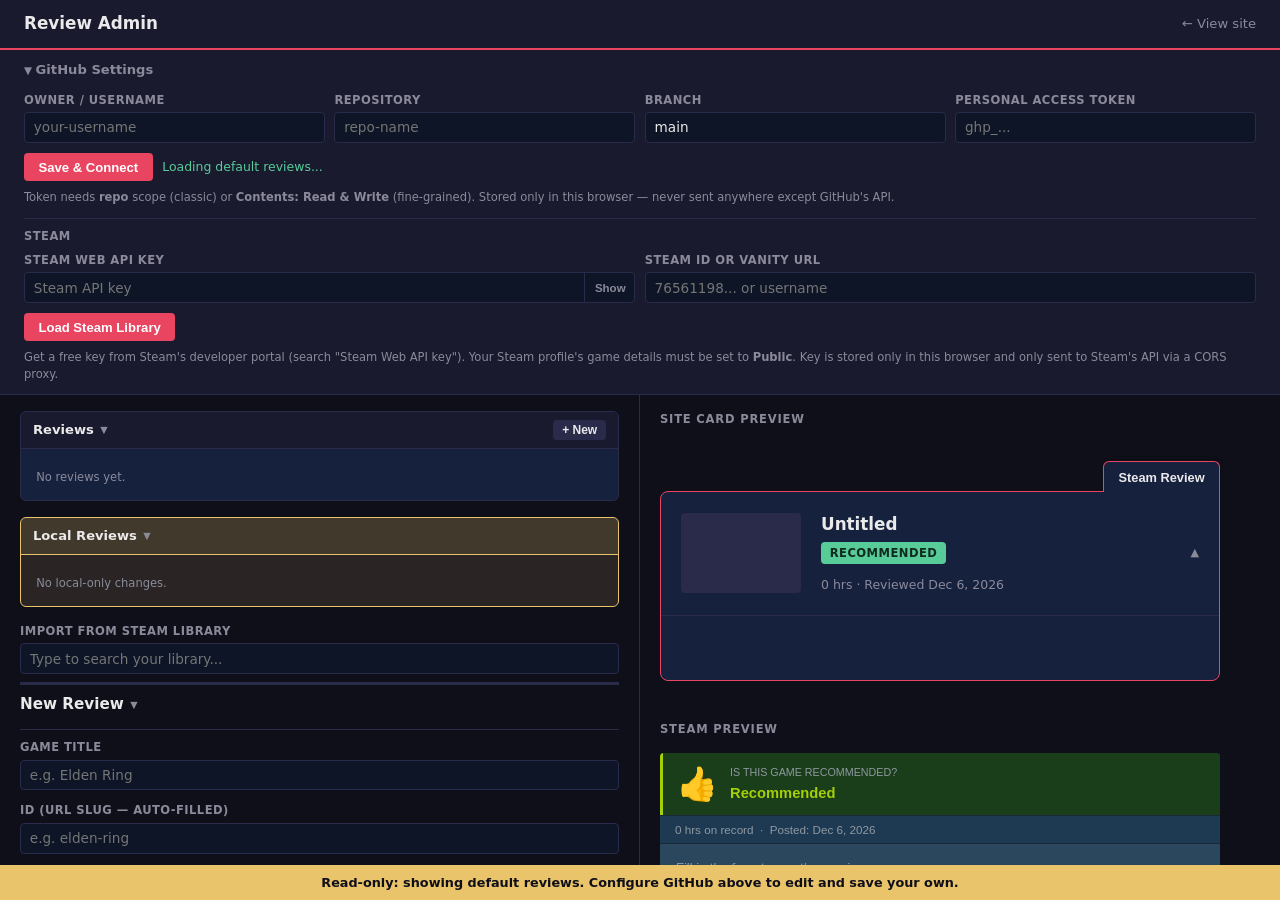
==== commit 347ca6aa: "Preserve trailing blank lines in sub-tab content and fix false-dirty tab switch - splitSubTabs/combi" ====
--- a/admin/index.html
+++ b/admin/index.html
@@ -228,7 +228,7 @@
     .sub-tab-content {
       display: block; width: 100%; resize: vertical;
       background: var(--input-bg); color: var(--text); border: 1px solid var(--border);
-      border-radius: 4px; padding: 0.35rem 0.5rem; font-size: 0.75rem; font-family: inherit;
+      border-radius: 4px; padding: 0.35rem 0.5rem; font-family: inherit;
     }
     /* Stands in for a hidden field (see renderSubTabBar/updateFieldVisibility)
        — same box shape as .sub-tab-content but dashed and clickable, so it
@@ -1770,8 +1770,8 @@
   set('f-hours',   r.hoursPlayed ?? 0);
   set('f-release-date', r.releaseDate || '');
   set('f-date',    r.datePosted  || '');
-  steamBody = r.body || '';
-  extraTabs = (r.tabs || []).map(t => ({ ...t }));
+  steamBody = canonicalizeContent(r.body || '');
+  extraTabs = (r.tabs || []).map(t => ({ ...t, content: canonicalizeContent(t.content || '') }));
   const radio = document.querySelector(`input[name="recommended"][value="${r.recommended}"]`);
   if (radio) radio.checked = true;
   currentTags = [...(r.tags || [])];
@@ -2016,7 +2016,7 @@
   for (let d = subTabStack.length - 1; d >= fromDepth; d--) {
     const level = subTabStack[d];
     const node = level.tabs.find(t => t.id === level.activeId);
-    const ownRaw = combined === null ? node.content : (node.content.trim() ? `${node.content.trim()}\n\n${combined}` : combined);
+    const ownRaw = combined === null ? node.content : (node.content.trim() ? `${node.content}\n\n${combined}` : combined);
     combined = serializeSubTabs(level.tabs, level.activeId, ownRaw);
   }
   return combined;
@@ -2036,8 +2036,7 @@
   const childrenRaw = combineFromDepth(depth + 1);
   const level = subTabStack[depth];
   const node = level.tabs.find(t => t.id === level.activeId);
-  const ownText = node.content.trim();
-  node.content = ownText ? `${ownText}\n\n${childrenRaw}` : childrenRaw;
+  node.content = node.content.trim() ? `${node.content}\n\n${childrenRaw}` : childrenRaw;
 }
 
 // Reads every level's own textarea into its active tab's `content`, then
@@ -2063,7 +2062,7 @@
   });
 
   const raw = combineFromDepth(0);
-  const val = ownTopText.trim() ? `${ownTopText.trim()}\n\n${raw}` : raw;
+  const val = ownTopText.trim() ? `${ownTopText}\n\n${raw}` : raw;
   if (activeReviewTab === 'steam') {
     steamBody = val;
   } else {
@@ -2196,6 +2195,24 @@
 // its own textarea keeps showing only that.
 function serializeSubTabs(subtabs, overrideId, overrideContent) {
   return subtabs.map(t => `[tab=${t.name}]\n${t.id === overrideId ? overrideContent : t.content}\n[/tab]`).join('\n\n');
+}
+
+// Round-trips raw tab content through splitSubTabs → serializeSubTabs once,
+// recursively, so it already matches whatever combineFromDepth/
+// syncActiveTabContent will inevitably reconstruct the first time this tab
+// is actually opened. Needed because stored content can carry whitespace
+// with nowhere to live in that model (e.g. a stray trailing newline after
+// the outermost [/tab], which nothing captures — not a tab's own content,
+// not the preamble) — without normalizing it up front, just clicking into
+// the tab would silently rewrite it and the dirty indicator would
+// misreport that as an unsaved edit. Called from setForm, so every loader
+// (loadReview, local drafts, discard, post-save refresh) gets it for free.
+function canonicalizeContent(content) {
+  const subTabs = splitSubTabs(content);
+  if (!subTabs) return content;
+  const canonicalTabs = subTabs.map(t => ({ name: t.name, content: canonicalizeContent(t.content) }));
+  const serialized = serializeSubTabs(canonicalTabs, null, null);
+  return subTabs.preamble.trim() ? `${subTabs.preamble}\n\n${serialized}` : serialized;
 }
 
 // Keeps the Site Card Preview's expanded sub-tab path pointed at whatever
@@ -2474,7 +2491,7 @@
       const contentBox = document.createElement('textarea');
       contentBox.className = 'sub-tab-content';
       contentBox.id = `sub-content-${depth}`;
-      contentBox.rows = 4;
+      contentBox.rows = 5;
       contentBox.value = activeTab.content || '';
       contentBox.oninput = () => { syncActiveTabContent(); updatePreview(); };
       levelWrap.appendChild(contentBox);
@@ -3913,8 +3930,17 @@
 
   const sections = matches.map((m, i) => {
     const start = m.index + m[0].length;
-    const end = i + 1 < matches.length ? matches[i + 1].index : normalized.length;
-    return { name: m[1].trim(), content: normalized.slice(start, end).replace(/^\n+/, '').replace(/\n+$/, '') };
+    const hasNext = i + 1 < matches.length;
+    const end = hasNext ? matches[i + 1].index : normalized.length;
+    // serializeReviewForExport always inserts exactly one newline between a
+    // header and its content, and (when another section follows) exactly two
+    // newlines between content and the next header — strip only that, not
+    // every leading/trailing blank line, so the user's own blank lines
+    // survive a round trip through Export/Import.
+    let content = normalized.slice(start, end);
+    if (content.startsWith('\n')) content = content.slice(1);
+    if (hasNext && content.endsWith('\n\n')) content = content.slice(0, -2);
+    return { name: m[1].trim(), content };
   });
 
   return { fields, sections };
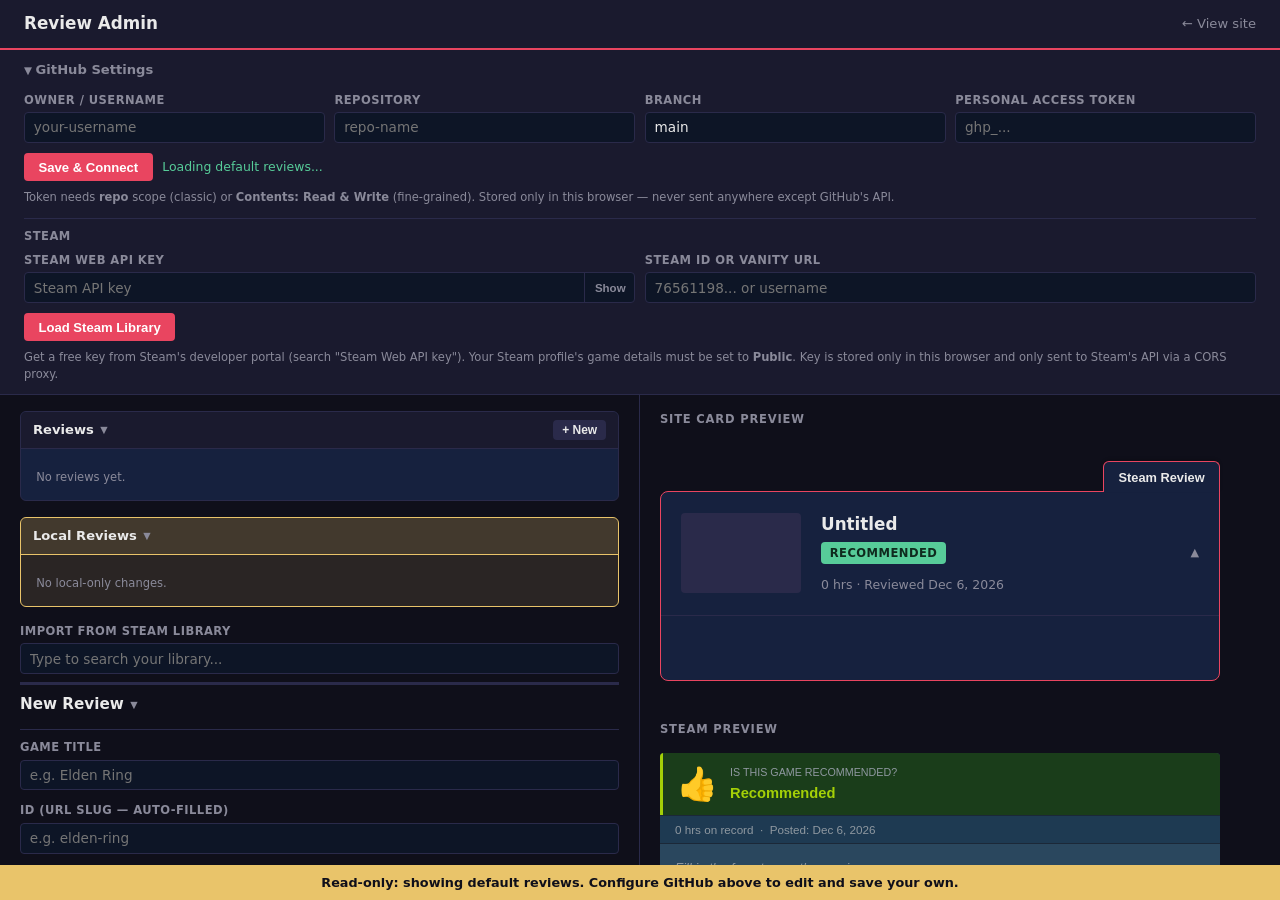
==== commit 7b08bfe3: "Reset Site Card Preview tab selection when a review loads setForm()/clearForm() reset activeReviewTa" ====
--- a/admin/index.html
+++ b/admin/index.html
@@ -1781,6 +1781,8 @@
   buildSubTabStack(steamBody);
   renderReviewTabs();
   renderSubTabBar();
+  sitePreviewBodyTab = 'steam';
+  syncSitePreviewToActiveSubTab();
 }
 
 function clearForm() {
@@ -1799,6 +1801,8 @@
   set('f-review-text', '');
   renderReviewTabs();
   renderSubTabBar();
+  sitePreviewBodyTab = 'steam';
+  syncSitePreviewToActiveSubTab();
 }
 
 // ── Review tabs ───────────────────────────────────────────────────────────────
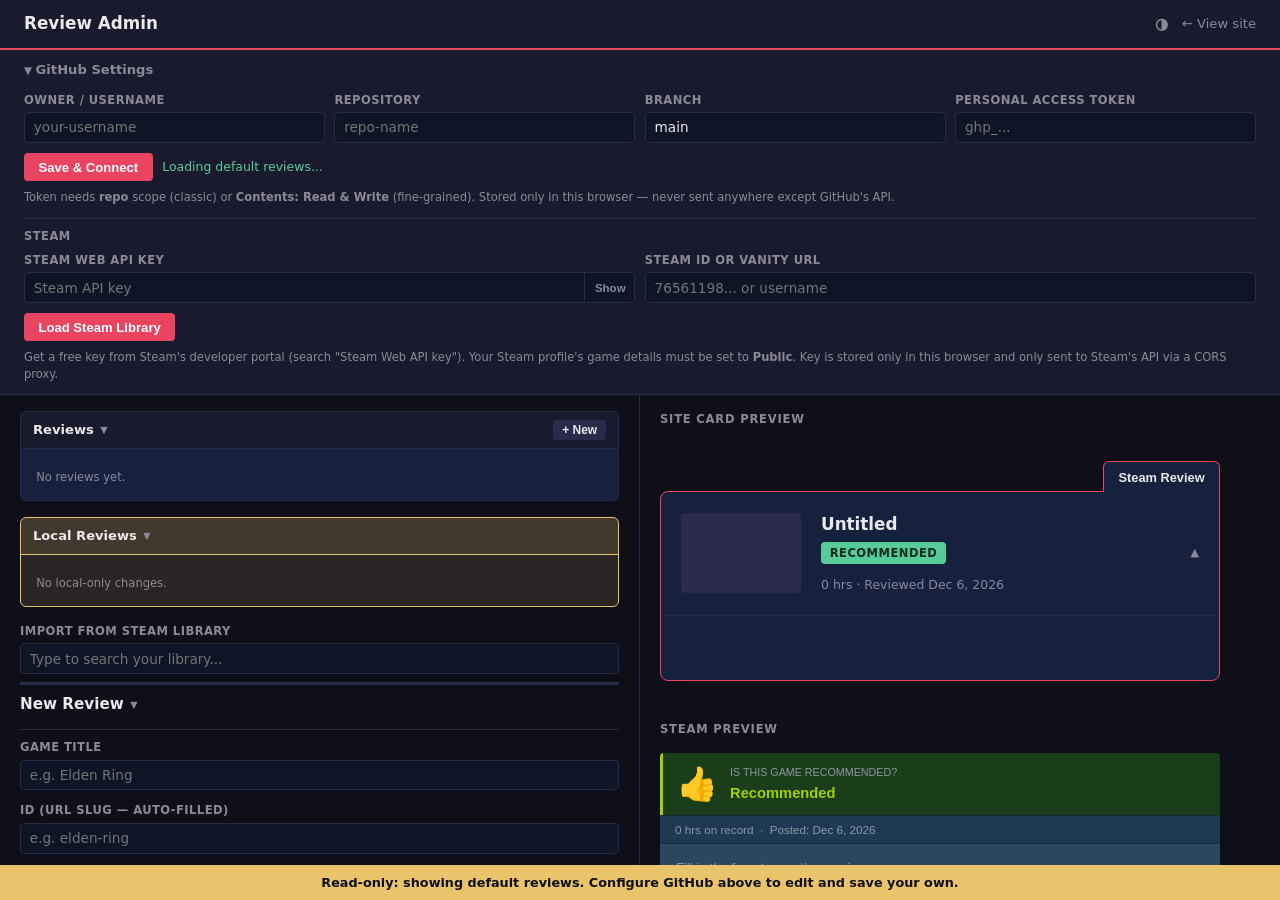
==== commit 85dfc0bb: "Add grey theme toggle for site and admin Both style.css and admin/index.html's own inline <style> al" ====
--- a/admin/index.html
+++ b/admin/index.html
@@ -23,6 +23,22 @@
       --input-bg: #0d1526;
     }
 
+    /* Alternate neutral-grey palette, toggled via the header button
+       (initThemeToggle, shared.js) — see docs/plans/grey-theme-toggle.md.
+       --accent/--green/--red/--amber/--text are semantic rather than "the
+       grey backdrop", so they stay the same in both themes; only the
+       neutral surface levels change. #site-preview isn't affected either
+       way — it already hardcodes the site's own real palette regardless of
+       admin's --bg/--surface (see its own comment further down). */
+    :root[data-theme="grey"] {
+      --bg: #141414;
+      --surface: #222222;
+      --panel: #1c1c1c;
+      --border: #3a3a3a;
+      --muted: #9a9a9a;
+      --input-bg: #101010;
+    }
+
     body {
       background: var(--bg);
       color: var(--text);
@@ -48,6 +64,12 @@
     header span { font-weight: 700; font-size: 1.05rem; }
     header a { color: var(--muted); text-decoration: none; font-size: 0.82rem; }
     header a:hover { color: var(--text); }
+    #header-actions { display: flex; align-items: center; gap: 0.85rem; }
+    #theme-toggle {
+      background: none; border: none; padding: 0;
+      color: var(--muted); font-size: 0.95rem; line-height: 1; cursor: pointer;
+    }
+    #theme-toggle:hover { color: var(--text); }
 
     /* ── Settings panel ── */
     #settings {
@@ -650,7 +672,10 @@
 
 <header>
   <span>Review Admin</span>
-  <a href="../">← View site</a>
+  <div id="header-actions">
+    <button type="button" id="theme-toggle" aria-label="Toggle grey theme" title="Toggle grey theme">◑</button>
+    <a href="../">← View site</a>
+  </div>
 </header>
 
 <details id="settings">
@@ -4238,6 +4263,8 @@
 
 // ── Init ──────────────────────────────────────────────────────────────────────
 (function init() {
+  initThemeToggle('theme-toggle');
+
   const cfg = getCfg();
   if (cfg.owner)  set('gh-owner',  cfg.owner);
   if (cfg.repo)   set('gh-repo',   cfg.repo);
--- a/style.css
+++ b/style.css
@@ -7,6 +7,18 @@
   --red: #e63946;
   --text: #eaeaea;
   --muted: #8a8a9a;
+}
+
+/* Alternate neutral-grey palette, toggled via the header button
+   (initThemeToggle, shared.js) — see docs/plans/grey-theme-toggle.md.
+   --accent/--green/--red/--text are semantic (links, recommend/not-
+   recommend, main text) rather than "the grey backdrop", so they stay the
+   same in both themes; only the neutral surface levels change. */
+:root[data-theme="grey"] {
+  --bg: #1a1a1a;
+  --surface: #242424;
+  --border: #3a3a3a;
+  --muted: #9a9a9a;
 }
 
 *, *::before, *::after {
@@ -54,6 +66,9 @@
 }
 
 #site-title {
+  display: inline-flex;
+  align-items: center;
+  gap: 1rem;
   color: var(--text);
   text-decoration: none;
   font-size: 1.4rem;
@@ -61,7 +76,22 @@
   letter-spacing: 0.02em;
 }
 
+/* Same "RR" mark as the favicon (FAVICON_SVG, shared.js), just colored via
+   currentColor instead of that SVG's own hardcoded light/dark colors — a
+   favicon can't see the page's CSS custom properties, but this inline copy
+   is in the DOM, so it can just inherit #site-title's color (and its hover
+   transition to --accent) directly instead of duplicating that logic. */
+#site-logo {
+  flex-shrink: 0;
+}
+
 #site-title:hover { color: var(--accent); }
+
+#header-actions {
+  display: flex;
+  align-items: center;
+  gap: 1rem;
+}
 
 #admin-link {
   color: var(--muted);
@@ -71,6 +101,18 @@
 }
 
 #admin-link:hover { color: var(--text); }
+
+#theme-toggle {
+  background: none;
+  border: none;
+  padding: 0;
+  color: var(--muted);
+  font-size: 1.3rem;
+  line-height: 1;
+  cursor: pointer;
+}
+
+#theme-toggle:hover { color: var(--text); }
 
 #app {
   max-width: 860px;
@@ -527,6 +569,14 @@
   margin-bottom: 1rem;
 }
 
+/* Hidden by default — the active tab's own name is already readable on the
+   .review-tab pill itself at desktop widths. Shown at mobile widths instead,
+   where .review-tab-label gets hidden because multi-word tab names wrap
+   inside their own narrow pill otherwise (see the mobile breakpoint below). */
+.mobile-tab-heading {
+  display: none;
+}
+
 /* Shared intro text shown above a level's sub-tabs pill row regardless of
    which sub-tab is active (renderSubTabLevel, shared.js) — same spacing
    rhythm as .sub-tabs itself below it. */
@@ -755,3 +805,119 @@
   margin-top: 4rem;
   font-size: 1rem;
 }
+
+/* ── Mobile (≤640px) — see docs/plans/mobile-support.md ── */
+
+@media (max-width: 640px) {
+  /* .review-tab (book-index tabs) has no white-space:nowrap, so a
+     multi-word tab name wraps inside its own narrow pill at this width,
+     ballooning the whole .review-tabs row. Emptying the pills and showing
+     the name as .mobile-tab-heading instead (see renderCard, shared.js)
+     keeps them as clickable, appropriately-highlighted tabs without the
+     wrapped text. */
+  .review-tab-label {
+    display: none;
+  }
+
+  /* Without the label, .review-tab shrinks to just its padding/border — big
+     enough to notice but too small to comfortably tap. Pad it out to a
+     proper touch-target size instead. */
+  .review-tab {
+    min-width: 3.5rem;
+    min-height: 2rem;
+  }
+
+  /* With the name hidden, number the pills in order (1, 2, 3…) instead of
+     leaving them blank, so there's still some way to tell them apart at a
+     glance before tapping one. */
+  .review-tabs {
+    counter-reset: review-tab;
+  }
+  .review-tab {
+    counter-increment: review-tab;
+  }
+  .review-tab::before {
+    content: counter(review-tab);
+  }
+
+  .mobile-tab-heading {
+    display: block;
+    font-size: 1.15rem;
+    font-weight: 700;
+    margin: 0 0 0.75rem;
+  }
+
+  /* #sort-controls' own flex-wrap and #recommend-filter-row's wrap around it
+     pack unevenly at this width (e.g. the Year select stranding alone with
+     empty space beside it). A deliberate two-column grid instead pairs
+     Playtime/Price, Release Date/Year, and Recommended/Tags on their own
+     lines regardless of each control's natural content width — flex-wrap
+     can't guarantee that pairing, grid placement can. Also gives the whole
+     row some breathing room off the screen edges, which it had none of
+     before (unlike #title-search-bar/#app, which already pad themselves). */
+  #recommend-filter-row {
+    display: grid;
+    grid-template-columns: 1fr 1fr;
+    gap: 0.5rem;
+    padding: 0 1rem;
+  }
+
+  /* Its own three rows (Sort By / Playtime+Price / Release Date+Year), so it
+     spans both of #recommend-filter-row's columns rather than sitting in one. */
+  #recommend-filter-row > #sort-controls {
+    grid-column: 1 / -1;
+  }
+
+  #sort-controls {
+    display: grid;
+    grid-template-columns: 1fr 1fr;
+    gap: 0.5rem;
+  }
+
+  #sort-controls > .tag-group-label {
+    grid-column: 1 / -1;
+  }
+
+  /* Unlike the buttons beside it, a <select>'s own text renders left-aligned
+     by default rather than centered, which reads as inconsistent next to
+     Playtime/Price/Recommended/etc. */
+  #date-range-year {
+    text-align: center;
+  }
+
+  /* Was a border-right, separating this group from Recommended/Tags/Clear
+     on their shared line — now a border-bottom, same job stacked. */
+  #sort-controls {
+    padding-right: 0;
+    border-right: none;
+    padding-bottom: 0.6rem;
+    border-bottom: 1px solid var(--border);
+  }
+
+  #date-filter-group #date-sort-btn {
+    flex: 1;
+  }
+
+  /* .card-main lays the cover image beside .card-info/.card-chevron on
+     desktop — too cramped at this width. Grid so .card-cover spans both
+     columns on row 1 (its own full-width row), leaving .card-info/
+     .card-chevron to auto-place side by side on row 2, same relative
+     layout as desktop. */
+  .card-main {
+    display: grid;
+    grid-template-columns: 1fr auto;
+  }
+  .card-cover {
+    grid-column: 1 / -1;
+    width: 100%;
+    height: 180px;
+  }
+
+  /* Alone rather than paired — spans both columns instead of sitting
+     half-width. Was pushed to the row's far end via margin-left:auto on
+     desktop, which no longer means anything in a grid. */
+  #clear-all-btn {
+    grid-column: 1 / -1;
+    margin-left: 0;
+  }
+}
